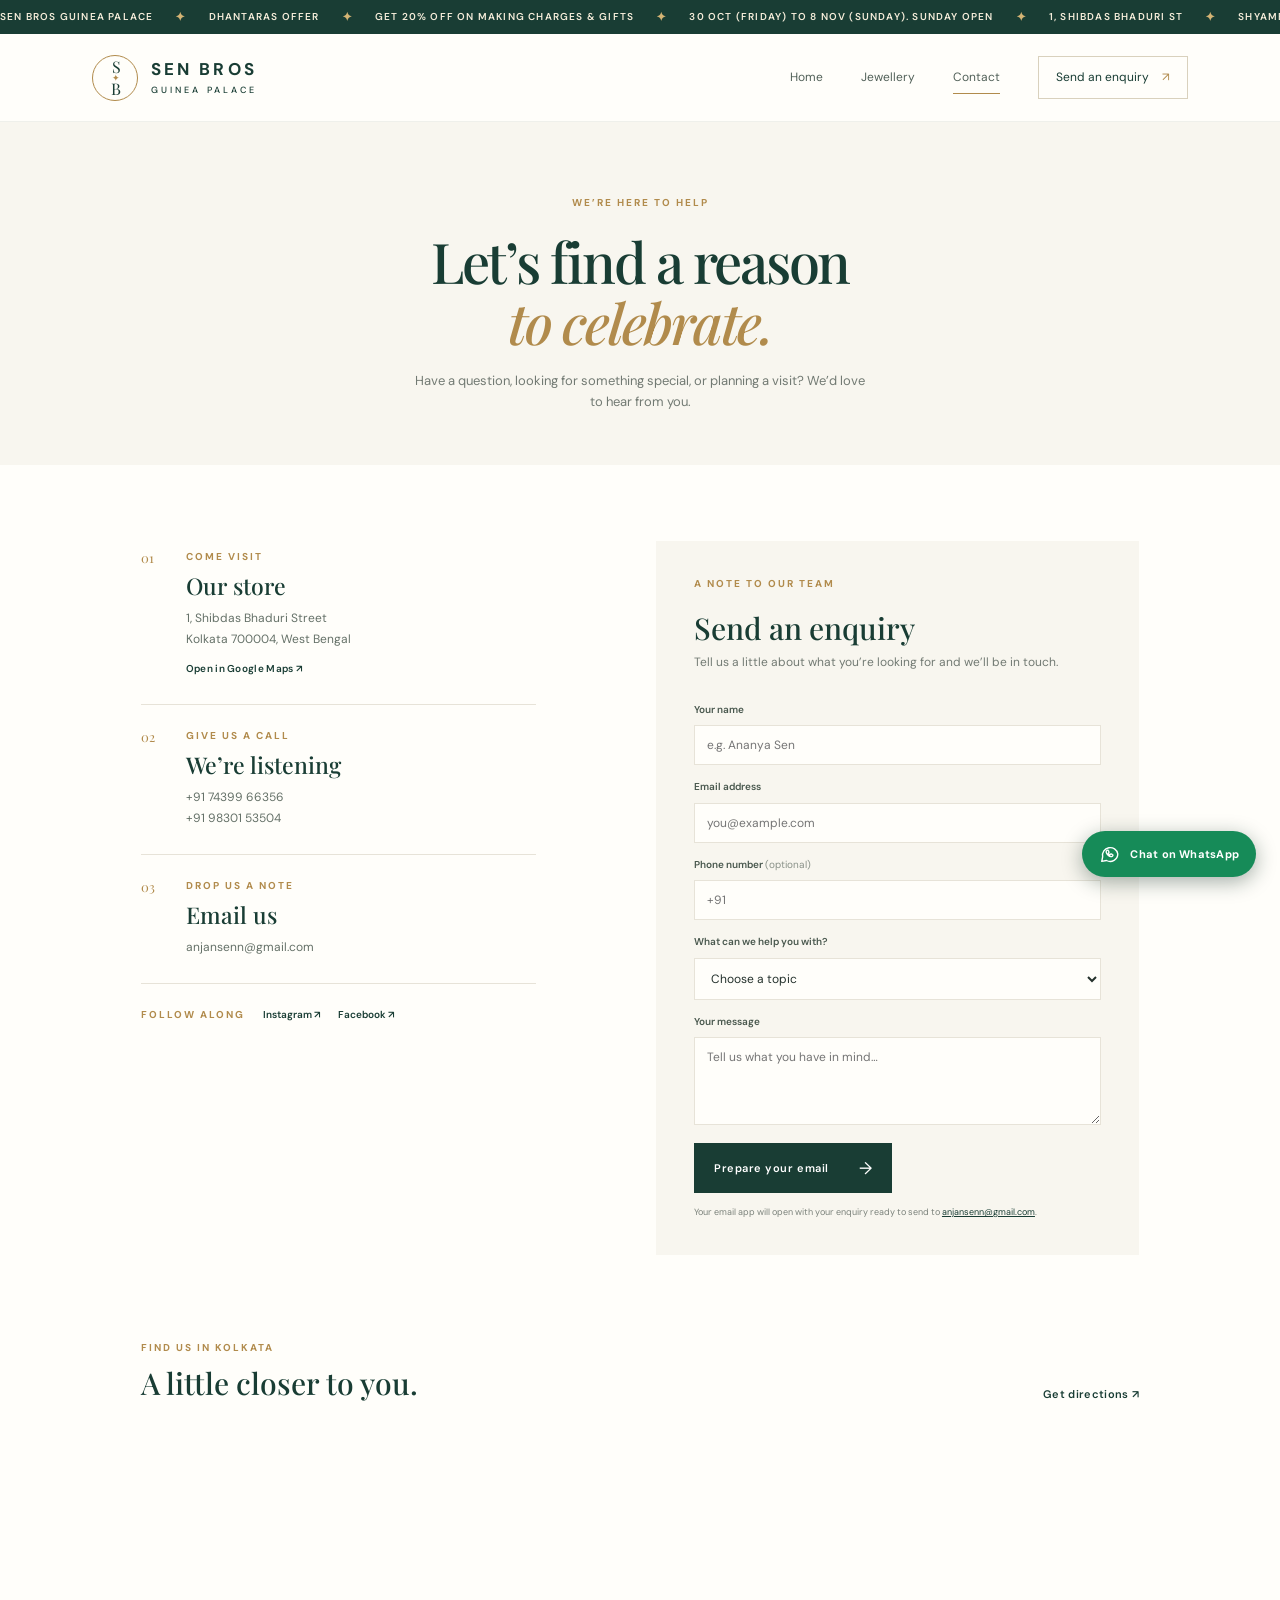
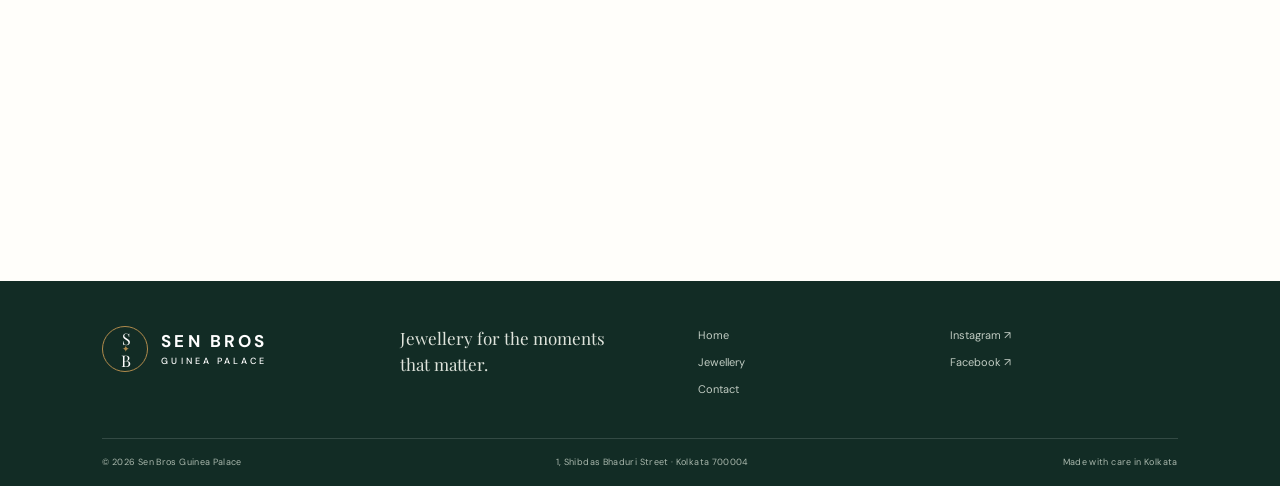
==== contact.html @ df0d5112 "Add Sen Bros Guinea Palace website" ====
<!doctype html>
<html lang="en">
<head>
  <meta charset="utf-8"><meta name="viewport" content="width=device-width, initial-scale=1"><meta name="theme-color" content="#193d34">
  <meta name="description" content="Visit or contact Sen Bros Guinea Palace at 1 Shibdas Bhaduri Street, Kolkata 700004. Call, WhatsApp or send an enquiry.">
  <title>Visit & Contact | Sen Bros Guinea Palace</title>
  <link rel="canonical" href="https://anjansenn-creator.github.io/senbrosguineapalace/contact.html">
  <meta property="og:type" content="website">
  <meta property="og:site_name" content="Sen Bros Guinea Palace">
  <meta property="og:title" content="Visit & Contact | Sen Bros Guinea Palace">
  <meta property="og:description" content="Visit or contact Sen Bros Guinea Palace at 1 Shibdas Bhaduri Street, Kolkata 700004. Call, WhatsApp or send an enquiry.">
  <meta property="og:url" content="https://anjansenn-creator.github.io/senbrosguineapalace/contact.html">
  <meta property="og:image" content="https://images.unsplash.com/photo-1617038220319-276d3cfab638?auto=format&fit=crop&w=1200&q=85">
  <meta name="twitter:card" content="summary_large_image">
  <meta name="twitter:title" content="Visit & Contact | Sen Bros Guinea Palace">
  <meta name="twitter:description" content="Visit or contact Sen Bros Guinea Palace at 1 Shibdas Bhaduri Street, Kolkata 700004.">
  <meta name="twitter:image" content="https://images.unsplash.com/photo-1617038220319-276d3cfab638?auto=format&fit=crop&w=1200&q=85">
  <link rel="preconnect" href="https://fonts.googleapis.com"><link rel="preconnect" href="https://fonts.gstatic.com" crossorigin><link href="https://fonts.googleapis.com/css2?family=DM+Sans:wght@400;500;600;700&family=Playfair+Display:wght@500;600;700&display=swap" rel="stylesheet"><link rel="stylesheet" href="styles.css">
  <script type="application/ld+json">
  {"@context":"https://schema.org","@type":"ContactPage","name":"Visit & Contact | Sen Bros Guinea Palace","url":"https://anjansenn-creator.github.io/senbrosguineapalace/contact.html","mainEntity":{"@type":"JewelryStore","name":"Sen Bros Guinea Palace","telephone":"+91 74399 66356","email":"anjansenn@gmail.com","address":{"@type":"PostalAddress","streetAddress":"1, Shibdas Bhaduri Street","addressLocality":"Kolkata","postalCode":"700004","addressRegion":"West Bengal","addressCountry":"IN"},"contactPoint":[{"@type":"ContactPoint","telephone":"+91 98301 53504","contactType":"customer service"}]}}
  </script>
</head>
<body>
  <div class="announcement" role="region" aria-label="Dhanteras offer announcement"><div class="announcement-track"><p class="announcement-copy"><span>SEN BROS GUINEA PALACE</span><b>✦</b><span>DHANTARAS OFFER</span><b>✦</b><span>GET 20% OFF ON MAKING CHARGES &amp; GIFTS</span><b>✦</b><span>30 OCT (FRIDAY) TO 8 NOV (SUNDAY). SUNDAY OPEN</span><b>✦</b><span>1, SHIBDAS BHADURI ST</span><b>✦</b><span>SHYAMBAZAR, FARIAPUKUR</span><b>✦</b><span>7439966356, 9830153504</span><b>✦</b></p><p class="announcement-copy" aria-hidden="true"><span>SEN BROS GUINEA PALACE</span><b>✦</b><span>DHANTARAS OFFER</span><b>✦</b><span>GET 20% OFF ON MAKING CHARGES &amp; GIFTS</span><b>✦</b><span>30 OCT (FRIDAY) TO 8 NOV (SUNDAY). SUNDAY OPEN</span><b>✦</b><span>1, SHIBDAS BHADURI ST</span><b>✦</b><span>SHYAMBAZAR, FARIAPUKUR</span><b>✦</b><span>7439966356, 9830153504</span><b>✦</b></p></div></div>
  <header class="site-header"><a class="brand" href="index.html" aria-label="Sen Bros Guinea Palace home"><span class="brand-mark">S<span>✦</span>B</span><span class="brand-name">SEN BROS <small>GUINEA PALACE</small></span></a><button class="menu-toggle" aria-label="Open navigation" aria-expanded="false">☰</button><nav class="main-nav"><a href="index.html">Home</a><a href="products.html">Jewellery</a><a class="active" href="contact.html">Contact</a><a class="nav-cta" href="#enquiry">Send an enquiry <span>↗</span></a></nav></header>
  <main>
    <section class="contact-heading"><p class="eyebrow">WE’RE HERE TO HELP</p><h1>Let’s find a reason<br><em>to celebrate.</em></h1><p>Have a question, looking for something special, or planning a visit? We’d love to hear from you.</p></section>
    <section class="contact-layout section-pad">
      <div class="contact-details"><div class="detail-block"><span class="detail-number">01</span><div><p class="eyebrow">COME VISIT</p><h2>Our store</h2><p>1, Shibdas Bhaduri Street<br>Kolkata 700004, West Bengal</p><a class="text-link" target="_blank" rel="noopener" href="https://www.google.com/maps/search/?api=1&query=1%2C+Shibdas+Bhaduri+Street%2C+Kolkata+700004">Open in Google Maps ↗</a></div></div><div class="detail-block"><span class="detail-number">02</span><div><p class="eyebrow">GIVE US A CALL</p><h2>We’re listening</h2><p><a href="tel:+917439966356">+91 74399 66356</a><br><a href="tel:+919830153504">+91 98301 53504</a></p></div></div><div class="detail-block"><span class="detail-number">03</span><div><p class="eyebrow">DROP US A NOTE</p><h2>Email us</h2><p><a href="mailto:anjansenn@gmail.com">anjansenn@gmail.com</a></p></div></div><div class="social-contact"><p class="eyebrow">FOLLOW ALONG</p><a href="#">Instagram ↗</a><a href="#">Facebook ↗</a></div></div>
      <div class="form-card" id="enquiry"><p class="eyebrow">A NOTE TO OUR TEAM</p><h2>Send an enquiry</h2><p class="form-intro">Tell us a little about what you’re looking for and we’ll be in touch.</p><form id="enquiry-form"><label for="name">Your name</label><input id="name" name="name" type="text" autocomplete="name" placeholder="e.g. Ananya Sen" required><label for="email">Email address</label><input id="email" name="email" type="email" autocomplete="email" placeholder="you@example.com" required><label for="phone">Phone number <span>(optional)</span></label><input id="phone" name="phone" type="tel" autocomplete="tel" placeholder="+91"><label for="interest">What can we help you with?</label><select id="interest" name="interest"><option value="General enquiry">Choose a topic</option><option>Gold jewellery</option><option>Silver jewellery</option><option>Rings</option><option>Bridal jewellery</option><option>Everyday jewellery</option><option>Bangles & bracelets</option><option>Necklaces & pendants</option><option>Store visit</option><option>Other</option></select><label for="message">Your message</label><textarea id="message" name="message" rows="4" placeholder="Tell us what you have in mind…" required></textarea><button class="button button-dark form-submit" type="submit">Prepare your email <span>→</span></button><p class="form-note">Your email app will open with your enquiry ready to send to <a href="mailto:anjansenn@gmail.com">anjansenn@gmail.com</a>.</p></form></div>
    </section>
    <section class="map-section"><div class="map-heading"><div><p class="eyebrow">FIND US IN KOLKATA</p><h2>A little closer to you.</h2></div><a class="text-link" target="_blank" rel="noopener" href="https://www.google.com/maps/search/?api=1&query=1%2C+Shibdas+Bhaduri+Street%2C+Kolkata+700004">Get directions ↗</a></div><iframe title="Map showing Sen Bros Guinea Palace on Shibdas Bhaduri Street, Kolkata" src="https://maps.google.com/maps?q=1%20Shibdas%20Bhaduri%20Street%2C%20Kolkata%20700004&t=&z=16&ie=UTF8&iwloc=&output=embed" loading="lazy" referrerpolicy="no-referrer-when-downgrade" allowfullscreen></iframe></section>
  </main>
  <footer class="site-footer"><div class="footer-main"><a class="brand brand-footer" href="index.html"><span class="brand-mark">S<span>✦</span>B</span><span class="brand-name">SEN BROS <small>GUINEA PALACE</small></span></a><p>Jewellery for the moments<br>that matter.</p><div class="footer-links"><a href="index.html">Home</a><a href="products.html">Jewellery</a><a href="contact.html">Contact</a></div><div class="social-links"><a href="#">Instagram ↗</a><a href="#">Facebook ↗</a></div></div><div class="footer-bottom"><span>© <span data-year></span> Sen Bros Guinea Palace</span><span>1, Shibdas Bhaduri Street · Kolkata 700004</span><span>Made with care in Kolkata</span></div></footer>
  <a class="whatsapp-float" href="https://wa.me/917439966356" target="_blank" rel="noopener" aria-label="Chat with Sen Bros Guinea Palace on WhatsApp"><svg class="wa-icon" aria-hidden="true" viewBox="0 0 24 24"><path d="M20.5 11.8a8.3 8.3 0 0 1-12.3 7.3L3 20l1-5a8.3 8.3 0 1 1 16.5-3.2Z"/><path d="M8.6 8.2c.2-.4.4-.4.7-.4h.5c.2 0 .3.1.4.4l.7 1.6c.1.2 0 .4-.1.6l-.5.6c-.1.1-.2.3 0 .5.3.5.8 1 1.3 1.3.2.1.4.1.5-.1l.6-.7c.2-.2.3-.2.6-.1l1.5.7c.3.1.4.2.4.4 0 .3-.1 1-.6 1.4-.5.4-1.1.6-1.7.5-.7-.1-1.6-.5-2.7-1.4-1.3-1.1-2.1-2.4-2.3-3.3-.2-.8 0-1.5.7-2Z"/></svg><span>Chat on WhatsApp</span></a>
  <script src="script.js"></script>
</body>
</html>
---- styles.css ----
:root{--green:#193d34;--green2:#285448;--gold:#b18b4c;--cream:#f8f6ef;--paper:#fffefa;--ink:#24312c;--muted:#727a73;--line:#e7e3d8;--serif:'Playfair Display',Georgia,serif;--sans:'DM Sans',Arial,sans-serif}
*{box-sizing:border-box}html{scroll-behavior:smooth}body{margin:0;background:var(--paper);color:var(--ink);font:15px/1.65 var(--sans)}a{color:inherit;text-decoration:none}img{display:block;max-width:100%}
.announcement{height:34px;overflow:hidden;display:flex;align-items:center;background:var(--green);color:#f5edda;text-transform:uppercase}.announcement-track{display:flex;width:max-content;animation:announcement-scroll 48s linear infinite}.announcement:hover .announcement-track{animation-play-state:paused}.announcement-copy{display:flex;align-items:center;gap:22px;flex:none;margin:0;padding:0 22px 0 0;white-space:nowrap;font-size:10px;font-weight:600;letter-spacing:.12em;line-height:34px}.announcement-copy b{color:#d4b474;font-size:12px}@keyframes announcement-scroll{from{transform:translateX(0)}to{transform:translateX(-50%)}}@media(prefers-reduced-motion:reduce){.announcement{height:auto;min-height:34px}.announcement-track{display:block;width:100%;animation:none}.announcement-copy:not([aria-hidden]){white-space:normal;justify-content:center;flex-wrap:wrap;gap:5px 12px;padding:8px 12px;line-height:1.4;text-align:center}.announcement-copy[aria-hidden=true]{display:none}}
.site-header{height:88px;padding:0 7.2%;display:flex;align-items:center;justify-content:space-between;background:var(--paper);position:relative;z-index:5;border-bottom:1px solid #1e372e12}.brand{display:inline-flex;align-items:center;gap:13px;color:var(--green)}.brand-mark{width:46px;height:46px;display:grid;place-items:center;border:1px solid var(--gold);border-radius:50%;font:16px var(--serif);letter-spacing:-2px;position:relative}.brand-mark span{position:absolute;color:var(--gold);font-size:9px;left:19px;top:15px}.brand-name{font-size:17px;font-weight:700;line-height:1.2;letter-spacing:.18em}.brand-name small{display:block;font-size:9px;letter-spacing:.34em;font-weight:500;margin-top:5px}.main-nav{display:flex;align-items:center;gap:38px;font-size:12px;color:#526159}.main-nav>a:not(.nav-cta){padding:10px 0;position:relative}.main-nav>a.active:after,.main-nav>a:not(.nav-cta):hover:after{content:"";height:1px;width:100%;position:absolute;bottom:3px;left:0;background:var(--gold)}.nav-cta{border:1px solid #d9d1bd;padding:11px 17px;color:var(--green)}.nav-cta span{margin-left:10px;color:var(--gold)}.menu-toggle{display:none;border:0;background:none;font-size:24px;color:var(--green)}
.hero{display:grid;grid-template-columns:46% 54%;min-height:580px;background:var(--cream);padding-left:10.5%}.hero-copy{padding:88px 7% 55px 0;position:relative}.eyebrow{font-size:10px;letter-spacing:.2em;color:var(--gold);font-weight:700;margin:0 0 18px;text-transform:uppercase}.hero h1,.page-hero h1,.contact-heading h1{font:500 clamp(48px,5vw,76px)/1.1 var(--serif);letter-spacing:-.04em;color:var(--green);margin:0}.hero h1 em,.intro h2 em,.promise h2 em,.page-hero h1 em,.contact-heading h1 em{font-weight:500;color:var(--gold)}.hero-lead{max-width:370px;color:#667069;margin:24px 0 30px;font-size:15px}.hero-actions{display:flex;align-items:center;gap:27px}.button{display:inline-flex;justify-content:center;align-items:center;gap:30px;padding:14px 20px;font:600 11px var(--sans);letter-spacing:.05em;border:0;cursor:pointer}.button span{font-size:17px;font-weight:400}.button-dark{color:white;background:var(--green)}.button-dark:hover{background:var(--green2)}.text-link{font-size:11px;color:var(--green);font-weight:600;letter-spacing:.03em}.text-link span{margin-left:6px;color:var(--gold)}.hero-note{display:flex;align-items:center;gap:12px;position:absolute;bottom:36px;color:#717971;font-size:10px;line-height:1.5;letter-spacing:.04em}.note-star{font-size:25px;color:var(--gold)}.hero-visual{position:relative;min-height:580px;overflow:hidden}.hero-visual>img{width:100%;height:100%;position:absolute;inset:0;object-fit:cover;object-position:center 52%}.hero-visual:after{content:"";position:absolute;inset:0;background:linear-gradient(0deg,#0e1e2459,transparent 38%)}.hero-caption{position:absolute;z-index:1;left:40px;bottom:35px;color:white;display:flex;flex-direction:column}.hero-caption span{font-size:9px;letter-spacing:.22em}.hero-caption b{font:500 23px var(--serif);margin-top:5px}.hero-stamp{position:absolute;z-index:1;top:26px;right:28px;width:66px;height:66px;border:1px solid #ffffffb3;border-radius:50%;display:grid;place-items:center;align-content:center;color:white;font:15px var(--serif);line-height:.85;text-align:center}.hero-stamp small{font-size:10px;margin:5px}
.section-pad{padding:100px 11%}.intro{text-align:center;padding-bottom:58px}.intro h2,.promise h2{font:500 44px/1.18 var(--serif);color:var(--green);margin:0}.intro-text{max-width:440px;margin:18px auto 0;color:var(--muted);font-size:13px}.category-grid{padding:0 11% 105px;display:grid;grid-template-columns:1fr 1fr 1fr;grid-auto-rows:260px;gap:15px}.category-card{position:relative;overflow:hidden;background:#d9d0bf}.category-card:after{content:"";position:absolute;inset:0;background:linear-gradient(0deg,#12231db3,transparent 65%)}.category-card img{width:100%;height:100%;object-fit:cover;transition:transform .6s}.category-card:hover img{transform:scale(1.04)}.category-tall{grid-row:span 2}.category-wide{grid-column:span 2}.category-label{position:absolute;z-index:1;bottom:22px;left:24px;display:flex;flex-direction:column;color:white}.category-label small{font-size:8px;letter-spacing:.2em;color:#e3ca97}.category-label b{font:500 25px var(--serif);margin:4px 0 7px}.category-label i{font-style:normal;font-size:10px}
.visit-band{background:var(--green);padding:48px 11%;display:flex;justify-content:space-between;align-items:center;color:white}.visit-band .eyebrow{color:#d4b474;margin-bottom:9px}.visit-band h2{font:500 30px var(--serif);margin:0}.visit-band p:not(.eyebrow){margin:6px 0 0;font-size:12px;color:#cbd2cb}.button-light{color:var(--green);background:#f8f5eb}.promise{display:grid;grid-template-columns:1fr 1fr;gap:11%;align-items:center;background:#f4f1e8}.promise .promise-icon{color:var(--gold);font-size:22px}.promise .eyebrow{margin:5px 0 13px}.promise>p{color:#69726b;font-size:13px;max-width:440px}
.site-footer{background:#122c25;color:#dfe4dc;padding:45px 8% 0}.footer-main{display:grid;grid-template-columns:1.2fr 1.2fr 1fr 1fr;gap:25px;align-items:start;padding-bottom:40px}.brand-footer{color:white}.footer-main>p{font:17px/1.5 var(--serif);color:#dfe4dc;margin:0}.footer-links,.social-links{display:flex;flex-direction:column;gap:9px;font-size:11px;color:#c0cbc2}.footer-links a:hover,.social-links a:hover{color:#e4c786}.footer-bottom{border-top:1px solid #ffffff24;padding:16px 0;display:flex;justify-content:space-between;gap:15px;font-size:9px;color:#aab8ad;letter-spacing:.04em}
.page-hero{text-align:center;background:var(--cream);padding:70px 8% 0}.page-hero h1{font-size:58px}.page-hero>p:not(.eyebrow){max-width:440px;margin:17px auto 36px;color:var(--muted);font-size:13px}.page-hero-photo{height:300px;max-width:1100px;margin:auto;overflow:hidden}.page-hero-photo img{width:100%;height:100%;object-fit:cover;object-position:center 48%}.collection-list{padding-top:76px;padding-bottom:90px}.collection-row{display:grid;grid-template-columns:1fr 1fr;align-items:center;gap:9%;margin-bottom:84px;scroll-margin-top:24px}.collection-row:last-child{margin-bottom:0}.collection-row.reverse .collection-image{order:2}.collection-image{height:390px;background:var(--cream);overflow:hidden}.collection-image img{width:100%;height:100%;object-fit:cover}.collection-copy h2,.form-card h2,.detail-block h2{font:500 36px/1.2 var(--serif);color:var(--green);margin:0 0 15px}.collection-copy>p:not(.eyebrow){color:var(--muted);font-size:13px;max-width:440px}.product-tags{display:flex;flex-wrap:wrap;gap:7px;margin:22px 0}.product-tags span{border:1px solid var(--line);padding:6px 10px;font-size:9px;color:#69746c}.collection-copy .text-link{display:inline-block;margin-top:6px}
.contact-heading{text-align:center;background:var(--cream);padding:73px 20px 52px}.contact-heading h1{font-size:56px}.contact-heading>p:last-child{max-width:450px;color:var(--muted);font-size:13px;margin:17px auto 0}.contact-layout{display:grid;grid-template-columns:.9fr 1.1fr;gap:12%;padding-top:76px;padding-bottom:85px}.contact-details{padding-top:8px}.detail-block{display:grid;grid-template-columns:35px 1fr;gap:10px;padding:0 0 24px;margin-bottom:23px;border-bottom:1px solid var(--line)}.detail-number{font:13px var(--serif);color:var(--gold)}.detail-block .eyebrow{margin-bottom:7px}.detail-block h2{font-size:23px;margin-bottom:8px}.detail-block p:not(.eyebrow){font-size:12px;line-height:1.8;color:#657168;margin:0}.detail-block p a:hover{color:var(--gold)}.detail-block .text-link{display:inline-block;margin-top:10px;font-size:10px}.social-contact{display:flex;gap:18px;align-items:center;font-size:10px}.social-contact .eyebrow{margin:0}.social-contact a{color:var(--green);font-weight:600}.form-card{background:var(--cream);padding:35px 38px}.form-card h2{font-size:30px;margin-bottom:7px}.form-intro{font-size:12px;color:var(--muted);margin:0 0 22px}.form-card form{display:grid;grid-template-columns:1fr;gap:7px}.form-card label{font-size:10px;font-weight:600;color:#48574d;margin-top:7px}.form-card label span{color:#899188;font-weight:400}.form-card input,.form-card select,.form-card textarea{width:100%;background:var(--paper);border:1px solid var(--line);padding:11px 12px;color:var(--ink);font:12px var(--sans);border-radius:0}.form-card input:focus,.form-card select:focus,.form-card textarea:focus{outline:1px solid var(--gold)}.form-card textarea{resize:vertical}.form-submit{margin-top:11px;justify-self:start}.form-note{font-size:9px;line-height:1.6;color:#7b827b;margin:5px 0 0}.form-note a{text-decoration:underline;color:var(--green)}.map-section{padding:0 11% 90px}.map-heading{display:flex;align-items:end;justify-content:space-between;margin-bottom:20px}.map-heading .eyebrow{margin-bottom:7px}.map-heading h2{font:500 30px var(--serif);color:var(--green);margin:0}.map-section iframe{width:100%;height:360px;border:0;filter:saturate(.72)}
.whatsapp-float{position:fixed;right:24px;bottom:23px;z-index:10;display:flex;align-items:center;gap:9px;padding:12px 17px;border-radius:30px;background:#168b58;color:white;box-shadow:0 5px 20px #102c2360;font-size:11px;font-weight:700;letter-spacing:.02em;transition:transform .2s,background .2s}.whatsapp-float:hover{background:#107548;transform:translateY(-2px)}.wa-icon{width:22px;height:22px;fill:none;stroke:white;stroke-width:1.5;stroke-linecap:round;stroke-linejoin:round;flex:none}
@media(max-width:900px){.site-header{padding:0 5%;height:78px}.main-nav{gap:20px}.hero{padding-left:7%}.hero-copy{padding-top:72px}.section-pad{padding-left:7%;padding-right:7%}.category-grid{padding-left:7%;padding-right:7%}.contact-layout{gap:7%}.footer-main{grid-template-columns:1fr 1fr}.footer-bottom{flex-wrap:wrap}.collection-image{height:330px}}
@media(max-width:640px){.announcement{height:34px}.announcement-copy{font-size:8px;gap:12px;line-height:34px}}
@media(max-width:640px){.announcement{font-size:8px;height:30px}.site-header{height:68px}.brand{gap:9px}.brand-mark{width:37px;height:37px;font-size:14px}.brand-mark span{left:15px;top:12px}.brand-name{font-size:13px;letter-spacing:.15em}.brand-name small{font-size:7px;letter-spacing:.3em}.menu-toggle{display:block}.main-nav{display:none;position:absolute;top:68px;left:0;right:0;background:var(--paper);padding:15px 6% 22px;box-shadow:0 12px 18px #182b1c18;align-items:stretch;gap:3px;flex-direction:column}.main-nav.open{display:flex}.main-nav>a:not(.nav-cta){padding:10px 0}.main-nav>a.active:after,.main-nav>a:not(.nav-cta):hover:after{display:none}.nav-cta{margin-top:7px;text-align:center}.hero{display:flex;flex-direction:column;padding:0}.hero-copy{padding:59px 8% 76px}.hero h1{font-size:52px}.hero-lead{font-size:14px;max-width:330px}.hero-note{bottom:18px}.hero-visual{min-height:350px;height:350px}.hero-caption{left:22px;bottom:20px}.hero-stamp{width:54px;height:54px;right:18px;top:18px}.section-pad{padding:68px 7%}.intro{padding-bottom:40px}.intro h2,.promise h2{font-size:36px}.intro-text{font-size:12px}.category-grid{padding:0 7% 68px;grid-template-columns:1fr 1fr;grid-auto-rows:210px;gap:9px}.category-tall{grid-row:span 2}.category-wide{grid-column:span 2}.category-label{left:14px;bottom:14px}.category-label b{font-size:19px}.category-label small{font-size:7px}.category-label i{font-size:9px}.visit-band{padding:36px 7%;align-items:flex-start;gap:18px;flex-direction:column}.visit-band h2{font-size:26px}.promise{grid-template-columns:1fr;gap:15px}.promise>p{font-size:12px;margin:0}.site-footer{padding:34px 7% 0}.footer-main{grid-template-columns:1fr 1fr;gap:26px 15px}.footer-main>p{font-size:15px}.footer-bottom{font-size:8px;flex-direction:column;gap:6px}.page-hero{padding:54px 7% 0}.page-hero h1,.contact-heading h1{font-size:46px}.page-hero>p:not(.eyebrow){font-size:12px}.page-hero-photo{height:230px}.collection-list{padding-top:54px;padding-bottom:60px}.collection-row{grid-template-columns:1fr;gap:20px;margin-bottom:52px}.collection-row.reverse .collection-image{order:0}.collection-image{height:300px}.collection-copy h2{font-size:31px}.collection-copy>p:not(.eyebrow){font-size:12px}.contact-heading{padding:54px 7% 38px}.contact-heading>p:last-child{font-size:12px}.contact-layout{grid-template-columns:1fr;gap:40px;padding-top:49px;padding-bottom:57px}.form-card{padding:27px 21px}.form-card h2{font-size:27px}.map-section{padding:0 7% 60px}.map-heading{align-items:flex-start;gap:12px;flex-direction:column}.map-heading h2{font-size:26px}.map-section iframe{height:300px}.whatsapp-float{right:14px;bottom:14px;padding:11px 14px;font-size:10px}}
@media(max-width:640px){.announcement{height:34px}.announcement-copy{font-size:8px;gap:12px;line-height:34px}}
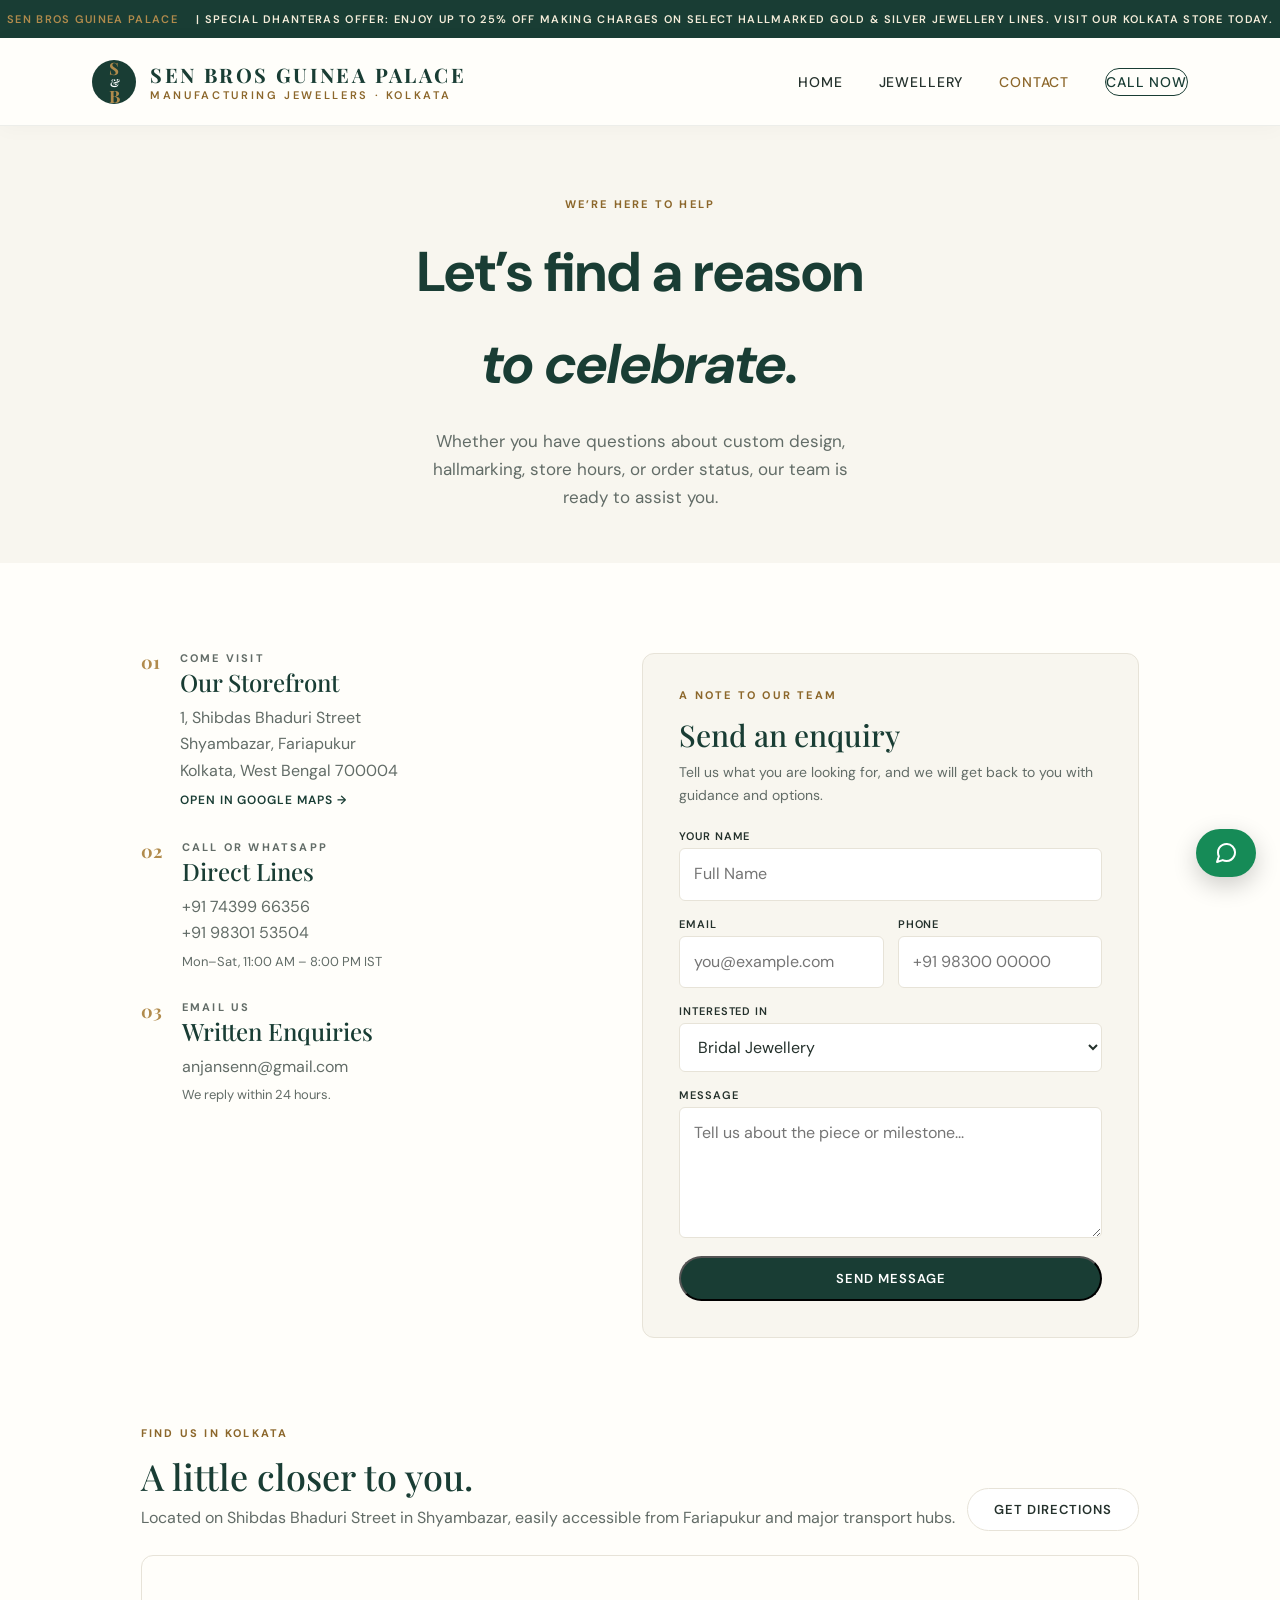
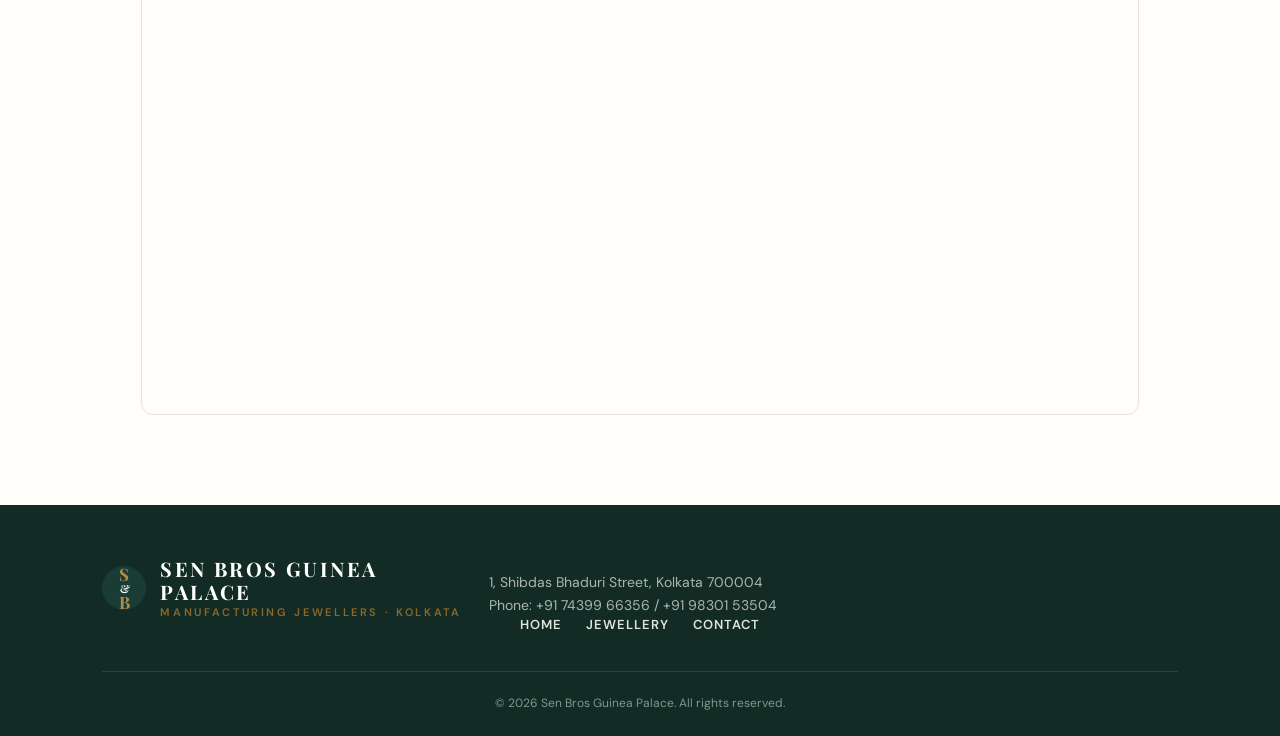
==== commit 53da5067: "Modernize typography and add 3D carousel" ====
--- a/contact.html
+++ b/contact.html
@@ -2,13 +2,13 @@
 <html lang="en">
 <head>
   <meta charset="utf-8"><meta name="viewport" content="width=device-width, initial-scale=1"><meta name="theme-color" content="#193d34">
-  <meta name="description" content="Visit or contact Sen Bros Guinea Palace at 1 Shibdas Bhaduri Street, Kolkata 700004. Call, WhatsApp or send an enquiry.">
+  <meta name="description" content="Visit or contact Sen Bros Guinea Palace at 1 Shibdas Bhaduri Street, Kolkata 700004. Call, WhatsApp, or request an appointment.">
   <title>Visit & Contact | Sen Bros Guinea Palace</title>
   <link rel="canonical" href="https://anjansenn-creator.github.io/senbrosguineapalace/contact.html">
   <meta property="og:type" content="website">
   <meta property="og:site_name" content="Sen Bros Guinea Palace">
   <meta property="og:title" content="Visit & Contact | Sen Bros Guinea Palace">
-  <meta property="og:description" content="Visit or contact Sen Bros Guinea Palace at 1 Shibdas Bhaduri Street, Kolkata 700004. Call, WhatsApp or send an enquiry.">
+  <meta property="og:description" content="Visit or contact Sen Bros Guinea Palace at 1 Shibdas Bhaduri Street, Kolkata 700004. Call, WhatsApp, or request an appointment.">
   <meta property="og:url" content="https://anjansenn-creator.github.io/senbrosguineapalace/contact.html">
   <meta property="og:image" content="https://images.unsplash.com/photo-1617038220319-276d3cfab638?auto=format&fit=crop&w=1200&q=85">
   <meta name="twitter:card" content="summary_large_image">
@@ -17,22 +17,22 @@
   <meta name="twitter:image" content="https://images.unsplash.com/photo-1617038220319-276d3cfab638?auto=format&fit=crop&w=1200&q=85">
   <link rel="preconnect" href="https://fonts.googleapis.com"><link rel="preconnect" href="https://fonts.gstatic.com" crossorigin><link href="https://fonts.googleapis.com/css2?family=DM+Sans:wght@400;500;600;700&family=Playfair+Display:wght@500;600;700&display=swap" rel="stylesheet"><link rel="stylesheet" href="styles.css">
   <script type="application/ld+json">
-  {"@context":"https://schema.org","@type":"ContactPage","name":"Visit & Contact | Sen Bros Guinea Palace","url":"https://anjansenn-creator.github.io/senbrosguineapalace/contact.html","mainEntity":{"@type":"JewelryStore","name":"Sen Bros Guinea Palace","telephone":"+91 74399 66356","email":"anjansenn@gmail.com","address":{"@type":"PostalAddress","streetAddress":"1, Shibdas Bhaduri Street","addressLocality":"Kolkata","postalCode":"700004","addressRegion":"West Bengal","addressCountry":"IN"},"contactPoint":[{"@type":"ContactPoint","telephone":"+91 98301 53504","contactType":"customer service"}]}}
+  {"@context":"https://schema.org","@type":"ContactPage","name":"Visit & Contact | Sen Bros Guinea Palace","url":"https://anjansenn-creator.github.io/senbrosguineapalace/contact.html"}
   </script>
 </head>
 <body>
-  <div class="announcement" role="region" aria-label="Dhanteras offer announcement"><div class="announcement-track"><p class="announcement-copy"><span>SEN BROS GUINEA PALACE</span><b>✦</b><span>DHANTARAS OFFER</span><b>✦</b><span>GET 20% OFF ON MAKING CHARGES &amp; GIFTS</span><b>✦</b><span>30 OCT (FRIDAY) TO 8 NOV (SUNDAY). SUNDAY OPEN</span><b>✦</b><span>1, SHIBDAS BHADURI ST</span><b>✦</b><span>SHYAMBAZAR, FARIAPUKUR</span><b>✦</b><span>7439966356, 9830153504</span><b>✦</b></p><p class="announcement-copy" aria-hidden="true"><span>SEN BROS GUINEA PALACE</span><b>✦</b><span>DHANTARAS OFFER</span><b>✦</b><span>GET 20% OFF ON MAKING CHARGES &amp; GIFTS</span><b>✦</b><span>30 OCT (FRIDAY) TO 8 NOV (SUNDAY). SUNDAY OPEN</span><b>✦</b><span>1, SHIBDAS BHADURI ST</span><b>✦</b><span>SHYAMBAZAR, FARIAPUKUR</span><b>✦</b><span>7439966356, 9830153504</span><b>✦</b></p></div></div>
-  <header class="site-header"><a class="brand" href="index.html" aria-label="Sen Bros Guinea Palace home"><span class="brand-mark">S<span>✦</span>B</span><span class="brand-name">SEN BROS <small>GUINEA PALACE</small></span></a><button class="menu-toggle" aria-label="Open navigation" aria-expanded="false">☰</button><nav class="main-nav"><a href="index.html">Home</a><a href="products.html">Jewellery</a><a class="active" href="contact.html">Contact</a><a class="nav-cta" href="#enquiry">Send an enquiry <span>↗</span></a></nav></header>
+  <div class="announcement" role="region" aria-label="Dhanteras offer announcement"><div class="announcement-track"><p class="announcement-copy"><span>SEN BROS GUINEA PALACE</span> | Special Dhanteras Offer: Enjoy up to 25% off making charges on select hallmarked gold & silver jewellery lines. Visit our Kolkata store today.</p></div></div>
+  <header class="site-header"><a class="brand" href="index.html" aria-label="Sen Bros Guinea Palace home"><span class="brand-mark">S<span>&amp;</span>B</span><span class="brand-name">SEN BROS GUINEA PALACE<small>Manufacturing Jewellers · Kolkata</small></span></a><button class="menu-toggle" aria-label="Open navigation" aria-expanded="false">☰</button><nav class="main-nav"><a href="index.html">Home</a><a href="products.html">Jewellery</a><a class="active" href="contact.html">Contact</a><a class="nav-cta" href="tel:+917439966356">Call Now</a></nav></header>
   <main>
-    <section class="contact-heading"><p class="eyebrow">WE’RE HERE TO HELP</p><h1>Let’s find a reason<br><em>to celebrate.</em></h1><p>Have a question, looking for something special, or planning a visit? We’d love to hear from you.</p></section>
+    <section class="contact-heading"><p class="eyebrow">WE’RE HERE TO HELP</p><h1>Let’s find a reason<br><em>to celebrate.</em></h1><p>Whether you have questions about custom design, hallmarking, store hours, or order status, our team is ready to assist you.</p></section>
     <section class="contact-layout section-pad">
-      <div class="contact-details"><div class="detail-block"><span class="detail-number">01</span><div><p class="eyebrow">COME VISIT</p><h2>Our store</h2><p>1, Shibdas Bhaduri Street<br>Kolkata 700004, West Bengal</p><a class="text-link" target="_blank" rel="noopener" href="https://www.google.com/maps/search/?api=1&query=1%2C+Shibdas+Bhaduri+Street%2C+Kolkata+700004">Open in Google Maps ↗</a></div></div><div class="detail-block"><span class="detail-number">02</span><div><p class="eyebrow">GIVE US A CALL</p><h2>We’re listening</h2><p><a href="tel:+917439966356">+91 74399 66356</a><br><a href="tel:+919830153504">+91 98301 53504</a></p></div></div><div class="detail-block"><span class="detail-number">03</span><div><p class="eyebrow">DROP US A NOTE</p><h2>Email us</h2><p><a href="mailto:anjansenn@gmail.com">anjansenn@gmail.com</a></p></div></div><div class="social-contact"><p class="eyebrow">FOLLOW ALONG</p><a href="#">Instagram ↗</a><a href="#">Facebook ↗</a></div></div>
-      <div class="form-card" id="enquiry"><p class="eyebrow">A NOTE TO OUR TEAM</p><h2>Send an enquiry</h2><p class="form-intro">Tell us a little about what you’re looking for and we’ll be in touch.</p><form id="enquiry-form"><label for="name">Your name</label><input id="name" name="name" type="text" autocomplete="name" placeholder="e.g. Ananya Sen" required><label for="email">Email address</label><input id="email" name="email" type="email" autocomplete="email" placeholder="you@example.com" required><label for="phone">Phone number <span>(optional)</span></label><input id="phone" name="phone" type="tel" autocomplete="tel" placeholder="+91"><label for="interest">What can we help you with?</label><select id="interest" name="interest"><option value="General enquiry">Choose a topic</option><option>Gold jewellery</option><option>Silver jewellery</option><option>Rings</option><option>Bridal jewellery</option><option>Everyday jewellery</option><option>Bangles & bracelets</option><option>Necklaces & pendants</option><option>Store visit</option><option>Other</option></select><label for="message">Your message</label><textarea id="message" name="message" rows="4" placeholder="Tell us what you have in mind…" required></textarea><button class="button button-dark form-submit" type="submit">Prepare your email <span>→</span></button><p class="form-note">Your email app will open with your enquiry ready to send to <a href="mailto:anjansenn@gmail.com">anjansenn@gmail.com</a>.</p></form></div>
+      <div class="contact-details"><div class="detail-block"><span class="detail-number">01</span><div><p class="eyebrow">COME VISIT</p><h2>Our Storefront</h2><p>1, Shibdas Bhaduri Street<br>Shyambazar, Fariapukur<br>Kolkata, West Bengal 700004</p><a class="text-link" href="https://www.google.com/maps/search/?api=1&query=1%2C+Shibdas+Bhaduri+Street%2C+Kolkata+700004" target="_blank" rel="noopener">Open in Google Maps →</a></div></div><div class="detail-block"><span class="detail-number">02</span><div><p class="eyebrow">CALL OR WHATSAPP</p><h2>Direct Lines</h2><p>+91 74399 66356<br>+91 98301 53504</p><p class="detail-sub">Mon–Sat, 11:00 AM – 8:00 PM IST</p></div></div><div class="detail-block"><span class="detail-number">03</span><div><p class="eyebrow">EMAIL US</p><h2>Written Enquiries</h2><p>anjansenn@gmail.com</p><p class="detail-sub">We reply within 24 hours.</p></div></div></div>
+      <div class="form-card" id="enquiry"><p class="eyebrow">A NOTE TO OUR TEAM</p><h2>Send an enquiry</h2><p class="form-intro">Tell us what you are looking for, and we will get back to you with guidance and options.</p><form id="enquiry-form"><div class="field"><label for="name">Your Name</label><input type="text" id="name" name="name" required placeholder="Full Name"></div><div class="field-row"><div class="field"><label for="email">Email</label><input type="email" id="email" name="email" required placeholder="you@example.com"></div><div class="field"><label for="phone">Phone</label><input type="tel" id="phone" name="phone" placeholder="+91 98300 00000"></div></div><div class="field"><label for="interest">Interested In</label><select id="interest" name="interest"><option value="Bridal Jewellery">Bridal Jewellery</option><option value="Heritage Gold">Heritage Gold</option><option value="Everyday Fine">Everyday Fine</option><option value="Bangles & Kada">Bangles &amp; Kada</option><option value="Rings & Bands">Rings &amp; Bands</option><option value="Custom Design">Custom Design</option><option value="General Enquiry">General Enquiry</option></select></div><div class="field"><label for="message">Message</label><textarea id="message" name="message" rows="4" placeholder="Tell us about the piece or milestone..."></textarea></div><button type="submit" class="btn primary full-width">Send Message</button></form></div>
     </section>
-    <section class="map-section"><div class="map-heading"><div><p class="eyebrow">FIND US IN KOLKATA</p><h2>A little closer to you.</h2></div><a class="text-link" target="_blank" rel="noopener" href="https://www.google.com/maps/search/?api=1&query=1%2C+Shibdas+Bhaduri+Street%2C+Kolkata+700004">Get directions ↗</a></div><iframe title="Map showing Sen Bros Guinea Palace on Shibdas Bhaduri Street, Kolkata" src="https://maps.google.com/maps?q=1%20Shibdas%20Bhaduri%20Street%2C%20Kolkata%20700004&t=&z=16&ie=UTF8&iwloc=&output=embed" loading="lazy" referrerpolicy="no-referrer-when-downgrade" allowfullscreen></iframe></section>
+    <section class="map-section"><div class="map-heading"><div><p class="eyebrow">FIND US IN KOLKATA</p><h2>A little closer to you.</h2><p>Located on Shibdas Bhaduri Street in Shyambazar, easily accessible from Fariapukur and major transport hubs.</p></div><a class="btn secondary" href="https://www.google.com/maps/search/?api=1&query=1%2C+Shibdas+Bhaduri+Street%2C+Kolkata+700004" target="_blank" rel="noopener">Get Directions</a></div><div class="map-frame"><iframe title="Sen Bros Guinea Palace map" src="https://www.google.com/maps/embed?pb=!1m18!1m12!1m3!1d3683.897230489574!2d88.3688192!3d22.5978906!2m3!1f0!2f0!3f0!3m2!1i1024!2i768!4f13.1!3m3!1m2!1s0x3a02765352fa1591%3A0xb366ff422f293b68!2s1%2C%20Shibdas%20Bhaduri%20St%2C%20Fariapukur%2C%20Shyambazar%2C%20Kolkata%2C%20West%20Bengal%20700004!5e0!3m2!1sen!2sin!4v1700000000000!5m2!1sen!2sin" width="100%" height="450" style="border:0;" allowfullscreen="" loading="lazy" referrerpolicy="no-referrer-when-downgrade"></iframe></div></section>
   </main>
-  <footer class="site-footer"><div class="footer-main"><a class="brand brand-footer" href="index.html"><span class="brand-mark">S<span>✦</span>B</span><span class="brand-name">SEN BROS <small>GUINEA PALACE</small></span></a><p>Jewellery for the moments<br>that matter.</p><div class="footer-links"><a href="index.html">Home</a><a href="products.html">Jewellery</a><a href="contact.html">Contact</a></div><div class="social-links"><a href="#">Instagram ↗</a><a href="#">Facebook ↗</a></div></div><div class="footer-bottom"><span>© <span data-year></span> Sen Bros Guinea Palace</span><span>1, Shibdas Bhaduri Street · Kolkata 700004</span><span>Made with care in Kolkata</span></div></footer>
-  <a class="whatsapp-float" href="https://wa.me/917439966356" target="_blank" rel="noopener" aria-label="Chat with Sen Bros Guinea Palace on WhatsApp"><svg class="wa-icon" aria-hidden="true" viewBox="0 0 24 24"><path d="M20.5 11.8a8.3 8.3 0 0 1-12.3 7.3L3 20l1-5a8.3 8.3 0 1 1 16.5-3.2Z"/><path d="M8.6 8.2c.2-.4.4-.4.7-.4h.5c.2 0 .3.1.4.4l.7 1.6c.1.2 0 .4-.1.6l-.5.6c-.1.1-.2.3 0 .5.3.5.8 1 1.3 1.3.2.1.4.1.5-.1l.6-.7c.2-.2.3-.2.6-.1l1.5.7c.3.1.4.2.4.4 0 .3-.1 1-.6 1.4-.5.4-1.1.6-1.7.5-.7-.1-1.6-.5-2.7-1.4-1.3-1.1-2.1-2.4-2.3-3.3-.2-.8 0-1.5.7-2Z"/></svg><span>Chat on WhatsApp</span></a>
+  <footer class="site-footer"><div class="footer-main"><a class="brand brand-footer" href="index.html"><span class="brand-mark">S<span>&amp;</span>B</span><span class="brand-name">SEN BROS GUINEA PALACE<small>Manufacturing Jewellers · Kolkata</small></span></a><p>1, Shibdas Bhaduri Street, Kolkata 700004<br>Phone: +91 74399 66356 / +91 98301 53504</p></div><div class="footer-links"><a href="index.html">Home</a><a href="products.html">Jewellery</a><a href="contact.html">Contact</a></div><p class="footer-copy">© 2026 Sen Bros Guinea Palace. All rights reserved.</p></footer>
+  <a class="whatsapp-float" href="https://wa.me/917439966356" target="_blank" rel="noopener" aria-label="Chat with Sen Bros Guinea Palace on WhatsApp"><svg width="24" height="24" viewBox="0 0 24 24" fill="none" stroke="currentColor" stroke-width="2" stroke-linecap="round" stroke-linejoin="round"><path d="M21 11.5a8.38 8.38 0 0 1-.9 3.8 8.5 8.5 0 0 1-7.6 4.7 8.38 8.38 0 0 1-3.8-.9L3 21l1.9-5.7a8.38 8.38 0 0 1-.9-3.8 8.5 8.5 0 0 1 4.7-7.6 8.38 8.38 0 0 1 3.8-.9h.5a8.48 8.48 0 0 1 8 8v.5z"/></svg></a>
   <script src="script.js"></script>
 </body>
-</html>
+</html>
--- a/styles.css
+++ b/styles.css
@@ -1,15 +1,629 @@
-:root{--green:#193d34;--green2:#285448;--gold:#b18b4c;--cream:#f8f6ef;--paper:#fffefa;--ink:#24312c;--muted:#727a73;--line:#e7e3d8;--serif:'Playfair Display',Georgia,serif;--sans:'DM Sans',Arial,sans-serif}
-*{box-sizing:border-box}html{scroll-behavior:smooth}body{margin:0;background:var(--paper);color:var(--ink);font:15px/1.65 var(--sans)}a{color:inherit;text-decoration:none}img{display:block;max-width:100%}
-.announcement{height:34px;overflow:hidden;display:flex;align-items:center;background:var(--green);color:#f5edda;text-transform:uppercase}.announcement-track{display:flex;width:max-content;animation:announcement-scroll 48s linear infinite}.announcement:hover .announcement-track{animation-play-state:paused}.announcement-copy{display:flex;align-items:center;gap:22px;flex:none;margin:0;padding:0 22px 0 0;white-space:nowrap;font-size:10px;font-weight:600;letter-spacing:.12em;line-height:34px}.announcement-copy b{color:#d4b474;font-size:12px}@keyframes announcement-scroll{from{transform:translateX(0)}to{transform:translateX(-50%)}}@media(prefers-reduced-motion:reduce){.announcement{height:auto;min-height:34px}.announcement-track{display:block;width:100%;animation:none}.announcement-copy:not([aria-hidden]){white-space:normal;justify-content:center;flex-wrap:wrap;gap:5px 12px;padding:8px 12px;line-height:1.4;text-align:center}.announcement-copy[aria-hidden=true]{display:none}}
-.site-header{height:88px;padding:0 7.2%;display:flex;align-items:center;justify-content:space-between;background:var(--paper);position:relative;z-index:5;border-bottom:1px solid #1e372e12}.brand{display:inline-flex;align-items:center;gap:13px;color:var(--green)}.brand-mark{width:46px;height:46px;display:grid;place-items:center;border:1px solid var(--gold);border-radius:50%;font:16px var(--serif);letter-spacing:-2px;position:relative}.brand-mark span{position:absolute;color:var(--gold);font-size:9px;left:19px;top:15px}.brand-name{font-size:17px;font-weight:700;line-height:1.2;letter-spacing:.18em}.brand-name small{display:block;font-size:9px;letter-spacing:.34em;font-weight:500;margin-top:5px}.main-nav{display:flex;align-items:center;gap:38px;font-size:12px;color:#526159}.main-nav>a:not(.nav-cta){padding:10px 0;position:relative}.main-nav>a.active:after,.main-nav>a:not(.nav-cta):hover:after{content:"";height:1px;width:100%;position:absolute;bottom:3px;left:0;background:var(--gold)}.nav-cta{border:1px solid #d9d1bd;padding:11px 17px;color:var(--green)}.nav-cta span{margin-left:10px;color:var(--gold)}.menu-toggle{display:none;border:0;background:none;font-size:24px;color:var(--green)}
-.hero{display:grid;grid-template-columns:46% 54%;min-height:580px;background:var(--cream);padding-left:10.5%}.hero-copy{padding:88px 7% 55px 0;position:relative}.eyebrow{font-size:10px;letter-spacing:.2em;color:var(--gold);font-weight:700;margin:0 0 18px;text-transform:uppercase}.hero h1,.page-hero h1,.contact-heading h1{font:500 clamp(48px,5vw,76px)/1.1 var(--serif);letter-spacing:-.04em;color:var(--green);margin:0}.hero h1 em,.intro h2 em,.promise h2 em,.page-hero h1 em,.contact-heading h1 em{font-weight:500;color:var(--gold)}.hero-lead{max-width:370px;color:#667069;margin:24px 0 30px;font-size:15px}.hero-actions{display:flex;align-items:center;gap:27px}.button{display:inline-flex;justify-content:center;align-items:center;gap:30px;padding:14px 20px;font:600 11px var(--sans);letter-spacing:.05em;border:0;cursor:pointer}.button span{font-size:17px;font-weight:400}.button-dark{color:white;background:var(--green)}.button-dark:hover{background:var(--green2)}.text-link{font-size:11px;color:var(--green);font-weight:600;letter-spacing:.03em}.text-link span{margin-left:6px;color:var(--gold)}.hero-note{display:flex;align-items:center;gap:12px;position:absolute;bottom:36px;color:#717971;font-size:10px;line-height:1.5;letter-spacing:.04em}.note-star{font-size:25px;color:var(--gold)}.hero-visual{position:relative;min-height:580px;overflow:hidden}.hero-visual>img{width:100%;height:100%;position:absolute;inset:0;object-fit:cover;object-position:center 52%}.hero-visual:after{content:"";position:absolute;inset:0;background:linear-gradient(0deg,#0e1e2459,transparent 38%)}.hero-caption{position:absolute;z-index:1;left:40px;bottom:35px;color:white;display:flex;flex-direction:column}.hero-caption span{font-size:9px;letter-spacing:.22em}.hero-caption b{font:500 23px var(--serif);margin-top:5px}.hero-stamp{position:absolute;z-index:1;top:26px;right:28px;width:66px;height:66px;border:1px solid #ffffffb3;border-radius:50%;display:grid;place-items:center;align-content:center;color:white;font:15px var(--serif);line-height:.85;text-align:center}.hero-stamp small{font-size:10px;margin:5px}
-.section-pad{padding:100px 11%}.intro{text-align:center;padding-bottom:58px}.intro h2,.promise h2{font:500 44px/1.18 var(--serif);color:var(--green);margin:0}.intro-text{max-width:440px;margin:18px auto 0;color:var(--muted);font-size:13px}.category-grid{padding:0 11% 105px;display:grid;grid-template-columns:1fr 1fr 1fr;grid-auto-rows:260px;gap:15px}.category-card{position:relative;overflow:hidden;background:#d9d0bf}.category-card:after{content:"";position:absolute;inset:0;background:linear-gradient(0deg,#12231db3,transparent 65%)}.category-card img{width:100%;height:100%;object-fit:cover;transition:transform .6s}.category-card:hover img{transform:scale(1.04)}.category-tall{grid-row:span 2}.category-wide{grid-column:span 2}.category-label{position:absolute;z-index:1;bottom:22px;left:24px;display:flex;flex-direction:column;color:white}.category-label small{font-size:8px;letter-spacing:.2em;color:#e3ca97}.category-label b{font:500 25px var(--serif);margin:4px 0 7px}.category-label i{font-style:normal;font-size:10px}
-.visit-band{background:var(--green);padding:48px 11%;display:flex;justify-content:space-between;align-items:center;color:white}.visit-band .eyebrow{color:#d4b474;margin-bottom:9px}.visit-band h2{font:500 30px var(--serif);margin:0}.visit-band p:not(.eyebrow){margin:6px 0 0;font-size:12px;color:#cbd2cb}.button-light{color:var(--green);background:#f8f5eb}.promise{display:grid;grid-template-columns:1fr 1fr;gap:11%;align-items:center;background:#f4f1e8}.promise .promise-icon{color:var(--gold);font-size:22px}.promise .eyebrow{margin:5px 0 13px}.promise>p{color:#69726b;font-size:13px;max-width:440px}
-.site-footer{background:#122c25;color:#dfe4dc;padding:45px 8% 0}.footer-main{display:grid;grid-template-columns:1.2fr 1.2fr 1fr 1fr;gap:25px;align-items:start;padding-bottom:40px}.brand-footer{color:white}.footer-main>p{font:17px/1.5 var(--serif);color:#dfe4dc;margin:0}.footer-links,.social-links{display:flex;flex-direction:column;gap:9px;font-size:11px;color:#c0cbc2}.footer-links a:hover,.social-links a:hover{color:#e4c786}.footer-bottom{border-top:1px solid #ffffff24;padding:16px 0;display:flex;justify-content:space-between;gap:15px;font-size:9px;color:#aab8ad;letter-spacing:.04em}
-.page-hero{text-align:center;background:var(--cream);padding:70px 8% 0}.page-hero h1{font-size:58px}.page-hero>p:not(.eyebrow){max-width:440px;margin:17px auto 36px;color:var(--muted);font-size:13px}.page-hero-photo{height:300px;max-width:1100px;margin:auto;overflow:hidden}.page-hero-photo img{width:100%;height:100%;object-fit:cover;object-position:center 48%}.collection-list{padding-top:76px;padding-bottom:90px}.collection-row{display:grid;grid-template-columns:1fr 1fr;align-items:center;gap:9%;margin-bottom:84px;scroll-margin-top:24px}.collection-row:last-child{margin-bottom:0}.collection-row.reverse .collection-image{order:2}.collection-image{height:390px;background:var(--cream);overflow:hidden}.collection-image img{width:100%;height:100%;object-fit:cover}.collection-copy h2,.form-card h2,.detail-block h2{font:500 36px/1.2 var(--serif);color:var(--green);margin:0 0 15px}.collection-copy>p:not(.eyebrow){color:var(--muted);font-size:13px;max-width:440px}.product-tags{display:flex;flex-wrap:wrap;gap:7px;margin:22px 0}.product-tags span{border:1px solid var(--line);padding:6px 10px;font-size:9px;color:#69746c}.collection-copy .text-link{display:inline-block;margin-top:6px}
-.contact-heading{text-align:center;background:var(--cream);padding:73px 20px 52px}.contact-heading h1{font-size:56px}.contact-heading>p:last-child{max-width:450px;color:var(--muted);font-size:13px;margin:17px auto 0}.contact-layout{display:grid;grid-template-columns:.9fr 1.1fr;gap:12%;padding-top:76px;padding-bottom:85px}.contact-details{padding-top:8px}.detail-block{display:grid;grid-template-columns:35px 1fr;gap:10px;padding:0 0 24px;margin-bottom:23px;border-bottom:1px solid var(--line)}.detail-number{font:13px var(--serif);color:var(--gold)}.detail-block .eyebrow{margin-bottom:7px}.detail-block h2{font-size:23px;margin-bottom:8px}.detail-block p:not(.eyebrow){font-size:12px;line-height:1.8;color:#657168;margin:0}.detail-block p a:hover{color:var(--gold)}.detail-block .text-link{display:inline-block;margin-top:10px;font-size:10px}.social-contact{display:flex;gap:18px;align-items:center;font-size:10px}.social-contact .eyebrow{margin:0}.social-contact a{color:var(--green);font-weight:600}.form-card{background:var(--cream);padding:35px 38px}.form-card h2{font-size:30px;margin-bottom:7px}.form-intro{font-size:12px;color:var(--muted);margin:0 0 22px}.form-card form{display:grid;grid-template-columns:1fr;gap:7px}.form-card label{font-size:10px;font-weight:600;color:#48574d;margin-top:7px}.form-card label span{color:#899188;font-weight:400}.form-card input,.form-card select,.form-card textarea{width:100%;background:var(--paper);border:1px solid var(--line);padding:11px 12px;color:var(--ink);font:12px var(--sans);border-radius:0}.form-card input:focus,.form-card select:focus,.form-card textarea:focus{outline:1px solid var(--gold)}.form-card textarea{resize:vertical}.form-submit{margin-top:11px;justify-self:start}.form-note{font-size:9px;line-height:1.6;color:#7b827b;margin:5px 0 0}.form-note a{text-decoration:underline;color:var(--green)}.map-section{padding:0 11% 90px}.map-heading{display:flex;align-items:end;justify-content:space-between;margin-bottom:20px}.map-heading .eyebrow{margin-bottom:7px}.map-heading h2{font:500 30px var(--serif);color:var(--green);margin:0}.map-section iframe{width:100%;height:360px;border:0;filter:saturate(.72)}
-.whatsapp-float{position:fixed;right:24px;bottom:23px;z-index:10;display:flex;align-items:center;gap:9px;padding:12px 17px;border-radius:30px;background:#168b58;color:white;box-shadow:0 5px 20px #102c2360;font-size:11px;font-weight:700;letter-spacing:.02em;transition:transform .2s,background .2s}.whatsapp-float:hover{background:#107548;transform:translateY(-2px)}.wa-icon{width:22px;height:22px;fill:none;stroke:white;stroke-width:1.5;stroke-linecap:round;stroke-linejoin:round;flex:none}
-@media(max-width:900px){.site-header{padding:0 5%;height:78px}.main-nav{gap:20px}.hero{padding-left:7%}.hero-copy{padding-top:72px}.section-pad{padding-left:7%;padding-right:7%}.category-grid{padding-left:7%;padding-right:7%}.contact-layout{gap:7%}.footer-main{grid-template-columns:1fr 1fr}.footer-bottom{flex-wrap:wrap}.collection-image{height:330px}}
-@media(max-width:640px){.announcement{height:34px}.announcement-copy{font-size:8px;gap:12px;line-height:34px}}
-@media(max-width:640px){.announcement{font-size:8px;height:30px}.site-header{height:68px}.brand{gap:9px}.brand-mark{width:37px;height:37px;font-size:14px}.brand-mark span{left:15px;top:12px}.brand-name{font-size:13px;letter-spacing:.15em}.brand-name small{font-size:7px;letter-spacing:.3em}.menu-toggle{display:block}.main-nav{display:none;position:absolute;top:68px;left:0;right:0;background:var(--paper);padding:15px 6% 22px;box-shadow:0 12px 18px #182b1c18;align-items:stretch;gap:3px;flex-direction:column}.main-nav.open{display:flex}.main-nav>a:not(.nav-cta){padding:10px 0}.main-nav>a.active:after,.main-nav>a:not(.nav-cta):hover:after{display:none}.nav-cta{margin-top:7px;text-align:center}.hero{display:flex;flex-direction:column;padding:0}.hero-copy{padding:59px 8% 76px}.hero h1{font-size:52px}.hero-lead{font-size:14px;max-width:330px}.hero-note{bottom:18px}.hero-visual{min-height:350px;height:350px}.hero-caption{left:22px;bottom:20px}.hero-stamp{width:54px;height:54px;right:18px;top:18px}.section-pad{padding:68px 7%}.intro{padding-bottom:40px}.intro h2,.promise h2{font-size:36px}.intro-text{font-size:12px}.category-grid{padding:0 7% 68px;grid-template-columns:1fr 1fr;grid-auto-rows:210px;gap:9px}.category-tall{grid-row:span 2}.category-wide{grid-column:span 2}.category-label{left:14px;bottom:14px}.category-label b{font-size:19px}.category-label small{font-size:7px}.category-label i{font-size:9px}.visit-band{padding:36px 7%;align-items:flex-start;gap:18px;flex-direction:column}.visit-band h2{font-size:26px}.promise{grid-template-columns:1fr;gap:15px}.promise>p{font-size:12px;margin:0}.site-footer{padding:34px 7% 0}.footer-main{grid-template-columns:1fr 1fr;gap:26px 15px}.footer-main>p{font-size:15px}.footer-bottom{font-size:8px;flex-direction:column;gap:6px}.page-hero{padding:54px 7% 0}.page-hero h1,.contact-heading h1{font-size:46px}.page-hero>p:not(.eyebrow){font-size:12px}.page-hero-photo{height:230px}.collection-list{padding-top:54px;padding-bottom:60px}.collection-row{grid-template-columns:1fr;gap:20px;margin-bottom:52px}.collection-row.reverse .collection-image{order:0}.collection-image{height:300px}.collection-copy h2{font-size:31px}.collection-copy>p:not(.eyebrow){font-size:12px}.contact-heading{padding:54px 7% 38px}.contact-heading>p:last-child{font-size:12px}.contact-layout{grid-template-columns:1fr;gap:40px;padding-top:49px;padding-bottom:57px}.form-card{padding:27px 21px}.form-card h2{font-size:27px}.map-section{padding:0 7% 60px}.map-heading{align-items:flex-start;gap:12px;flex-direction:column}.map-heading h2{font-size:26px}.map-section iframe{height:300px}.whatsapp-float{right:14px;bottom:14px;padding:11px 14px;font-size:10px}}
-@media(max-width:640px){.announcement{height:34px}.announcement-copy{font-size:8px;gap:12px;line-height:34px}}
+:root {
+  --green: #193d34;
+  --green2: #285448;
+  --gold: #b18b4c;
+  --gold-dark: #8c672b;
+  --cream: #f8f6ef;
+  --paper: #fffefa;
+  --ink: #24312c;
+  --muted: #626c67;
+  --line: #e7e3d8;
+  --serif: 'Playfair Display', Georgia, serif;
+  --sans: 'DM Sans', system-ui, sans-serif;
+}
+
+* { box-sizing: border-box; }
+html { scroll-behavior: smooth; }
+body {
+  margin: 0;
+  background: var(--paper);
+  color: var(--ink);
+  font: 400 1rem / 1.65 var(--sans); /* 16px baseline */
+}
+a { color: inherit; text-decoration: none; }
+img { max-width: 100%; height: auto; display: block; }
+
+/* --- Announcement Bar --- */
+.announcement {
+  height: 38px;
+  overflow: hidden;
+  display: flex;
+  align-items: center;
+  background: var(--green);
+  color: #f5edda;
+  text-transform: uppercase;
+}
+.announcement-track {
+  display: flex;
+  white-space: nowrap;
+  width: 100%;
+  justify-content: center;
+}
+.announcement-copy {
+  margin: 0;
+  font: 600 11px/38px var(--sans); /* Scaled from 9px */
+  letter-spacing: .12em;
+  display: inline-flex;
+  gap: 18px;
+}
+.announcement-copy span { color: var(--gold); }
+
+/* --- Modern Sticky Header with Glassmorphism --- */
+.site-header {
+  height: 88px;
+  padding: 0 7.2%;
+  display: flex;
+  align-items: center;
+  justify-content: space-between;
+  background: rgba(255, 254, 250, 0.94);
+  backdrop-filter: blur(12px);
+  -webkit-backdrop-filter: blur(12px);
+  position: sticky;
+  top: 0;
+  z-index: 1000;
+  border-bottom: 1px solid rgba(30, 55, 46, 0.08);
+  box-shadow: 0 2px 20px rgba(0, 0, 0, 0.03);
+}
+
+.brand {
+  display: flex;
+  align-items: center;
+  gap: 14px;
+}
+.brand-mark {
+  width: 44px;
+  height: 44px;
+  border-radius: 50%;
+  background: var(--green);
+  color: var(--gold);
+  display: grid;
+  place-items: center;
+  font: 700 17px/1 var(--serif);
+  flex-shrink: 0;
+}
+.brand-mark span {
+  font-size: 11px;
+  color: #fff;
+  margin-left: 1px;
+}
+.brand-name {
+  font: 700 20px/1.15 var(--serif); /* Scaled from 13px */
+  letter-spacing: .12em;
+  color: var(--green);
+}
+.brand-name small {
+  display: block;
+  font: 600 11px/1 var(--sans); /* Scaled from 8px */
+  letter-spacing: .24em;
+  text-transform: uppercase;
+  color: var(--gold-dark);
+  margin-top: 4px;
+}
+
+.menu-toggle {
+  display: none;
+  background: 0 0;
+  border: none;
+  font-size: 24px;
+  color: var(--green);
+  cursor: pointer;
+}
+
+.main-nav {
+  display: flex;
+  align-items: center;
+  gap: 36px;
+  font: 500 14px/1 var(--sans); /* Scaled from 13px/12px */
+  letter-spacing: .06em;
+  text-transform: uppercase;
+}
+.main-nav a {
+  position: relative;
+  padding: 6px 0;
+  transition: color 0.25s ease;
+}
+.main-nav a.active { color: var(--gold-dark); }
+.main-nav a:not(.nav-cta):hover { color: var(--gold-dark); }
+
+.nav-cta {
+  padding: 10px 20px;
+  border: 1px solid var(--green);
+  border-radius: 20px;
+  color: var(--green);
+  transition: .25s ease;
+}
+.nav-cta:hover {
+  background: var(--green);
+  color: #fff;
+}
+
+/* --- Hero Section --- */
+.hero {
+  display: grid;
+  grid-template-columns: 46% 54%;
+  min-height: 580px;
+  background: var(--cream);
+  padding-left: 10.5%;
+}
+.hero-copy {
+  padding: 88px 7% 55px 0;
+  position: relative;
+  z-index: 2;
+}
+.eyebrow {
+  font: 700 11px/1 var(--sans); /* Scaled from 10px */
+  letter-spacing: .2em;
+  color: var(--gold-dark);
+  text-transform: uppercase;
+  margin: 0 0 16px;
+}
+.hero h1 {
+  font: 500 56px/1.08 var(--serif);
+  color: var(--green);
+  margin: 0 0 20px;
+}
+.hero h1 em {
+  font-style: italic;
+  font-weight: 400;
+  color: var(--gold);
+}
+.hero-lead {
+  font-size: 16px;
+  color: var(--muted);
+  max-width: 440px;
+  margin: 0 0 32px;
+}
+.hero-actions { display: flex; gap: 16px; }
+
+.btn {
+  display: inline-flex;
+  align-items: center;
+  justify-content: center;
+  padding: 14px 26px;
+  border-radius: 24px;
+  font: 600 13px/1 var(--sans); /* Scaled from 12px */
+  letter-spacing: .08em;
+  text-transform: uppercase;
+  transition: .25s ease;
+  cursor: pointer;
+}
+.btn.primary { background: var(--green); color: #fff; }
+.btn.primary:hover { background: var(--green2); }
+.btn.secondary {
+  border: 1px solid var(--line);
+  background: #fff;
+  color: var(--ink);
+}
+.btn.secondary:hover {
+  border-color: var(--green);
+  color: var(--green);
+}
+.hero-visual { position: relative; overflow: hidden; }
+.hero-visual img { width: 100%; height: 100%; object-fit: cover; }
+
+/* --- Trust & Craftsmanship Strip --- */
+.trust-strip {
+  display: grid;
+  grid-template-columns: repeat(4, 1fr);
+  gap: 20px;
+  padding: 28px 10.5%;
+  background: #ffffff;
+  border-bottom: 1px solid var(--line);
+}
+.trust-item {
+  display: flex;
+  align-items: center;
+  gap: 12px;
+}
+.trust-icon {
+  color: var(--gold);
+  font-size: 18px;
+}
+.trust-item b {
+  display: block;
+  font-size: 13px;
+  color: var(--green);
+}
+.trust-item p {
+  margin: 2px 0 0;
+  font-size: 12px;
+  color: var(--muted);
+}
+
+/* --- Section Pad & Intro --- */
+.section-pad { padding: 90px 11%; }
+.intro { text-align: center; padding-bottom: 48px; }
+.intro h2, .promise h2 {
+  font: 500 44px/1.18 var(--serif);
+  color: var(--green);
+  margin: 0;
+}
+.intro h2 em, .promise h2 em {
+  font-style: italic;
+  color: var(--gold);
+  font-weight: 400;
+}
+.intro-text {
+  max-width: 620px;
+  margin: 20px auto 0;
+  font-size: 17px;
+  color: var(--muted);
+}
+
+/* --- Signature 3D Jewellery Showcase Carousel --- */
+.designs-carousel-section {
+  padding: 60px 11% 90px;
+  background: var(--paper);
+}
+.carousel-header {
+  display: flex;
+  justify-content: space-between;
+  align-items: flex-end;
+  margin-bottom: 28px;
+}
+.carousel-heading {
+  font: 500 clamp(28px, 3.5vw, 40px)/1.15 var(--serif);
+  color: var(--green);
+  margin: 6px 0 0;
+}
+.carousel-heading em {
+  font-style: italic;
+  color: var(--gold);
+  font-weight: 400;
+}
+.carousel-subheading {
+  margin: 8px 0 0;
+  font-size: 15px;
+  color: var(--muted);
+}
+
+.carousel-controls { display: flex; gap: 10px; }
+.carousel-arrow {
+  width: 44px;
+  height: 44px;
+  border-radius: 50%;
+  border: 1px solid var(--line);
+  background: #ffffff;
+  color: var(--ink);
+  font-size: 1.15rem;
+  cursor: pointer;
+  display: flex;
+  align-items: center;
+  justify-content: center;
+  transition: all 0.25s ease;
+}
+.carousel-arrow:hover {
+  background: var(--green);
+  color: #ffffff;
+  border-color: var(--green);
+}
+
+.carousel-track {
+  display: flex;
+  gap: 20px;
+  overflow-x: auto;
+  scroll-snap-type: x mandatory;
+  scroll-behavior: smooth;
+  -webkit-overflow-scrolling: touch;
+  padding-bottom: 18px;
+  scrollbar-width: thin;
+  scrollbar-color: var(--gold) transparent;
+}
+.carousel-track::-webkit-scrollbar { height: 5px; }
+.carousel-track::-webkit-scrollbar-thumb {
+  background: var(--gold);
+  border-radius: 4px;
+}
+
+.design-card {
+  flex: 0 0 calc(25% - 15px);
+  scroll-snap-align: start;
+  background: #ffffff;
+  border: 1px solid var(--line);
+  border-radius: 6px;
+  overflow: hidden;
+  display: flex;
+  flex-direction: column;
+  transition: transform 0.3s ease, box-shadow 0.3s ease;
+}
+.design-card:hover {
+  transform: translateY(-5px);
+  box-shadow: 0 14px 34px rgba(25, 61, 52, 0.09);
+}
+
+.card-img-wrap {
+  position: relative;
+  width: 100%;
+  padding-top: 100%; /* 1:1 Aspect Ratio */
+  background: var(--cream);
+  overflow: hidden;
+}
+.card-img-wrap img {
+  position: absolute;
+  top: 0;
+  left: 0;
+  width: 100%;
+  height: 100%;
+  object-fit: cover;
+  transition: transform 0.6s cubic-bezier(0.16, 1, 0.3, 1);
+}
+.design-card:hover .card-img-wrap img {
+  transform: scale(1.06);
+}
+
+.purity-badge {
+  position: absolute;
+  top: 12px;
+  left: 12px;
+  z-index: 2;
+  background: rgba(25, 61, 52, 0.92);
+  color: #ffffff;
+  font-size: 11px;
+  letter-spacing: 0.08em;
+  padding: 4px 8px;
+  border-radius: 2px;
+  text-transform: uppercase;
+}
+
+.card-info {
+  padding: 18px 16px;
+  display: flex;
+  flex-direction: column;
+  flex-grow: 1;
+}
+.card-info h3 {
+  font: 500 18px/1.3 var(--serif);
+  color: var(--green);
+  margin: 0 0 4px;
+}
+.card-info .spec {
+  font-size: 13px;
+  color: var(--muted);
+  margin: 0 0 16px;
+}
+.card-enquire {
+  margin-top: auto;
+  font-size: 12px;
+  font-weight: 600;
+  letter-spacing: 0.06em;
+  text-transform: uppercase;
+  color: var(--green);
+  text-align: center;
+  padding: 10px;
+  border: 1px solid var(--green);
+  border-radius: 3px;
+  transition: all 0.25s ease;
+}
+.card-enquire:hover {
+  background: var(--green);
+  color: #ffffff;
+}
+
+/* --- Category Grid --- */
+.category-grid {
+  padding: 0 11% 100px;
+  display: grid;
+  grid-template-columns: repeat(3, 1fr);
+  gap: 22px;
+}
+.category-card {
+  position: relative;
+  height: 320px;
+  border-radius: 8px;
+  overflow: hidden;
+  background: #111;
+}
+.category-card img {
+  width: 100%;
+  height: 100%;
+  object-fit: cover;
+  opacity: .82;
+  transition: .4s transform, .4s opacity;
+}
+.category-card:hover img { transform: scale(1.04); opacity: .92; }
+.category-tall { grid-row: span 2; height: 662px; }
+.category-wide { grid-column: span 2; }
+.category-overlay {
+  position: absolute;
+  inset: 0;
+  padding: 28px;
+  background: linear-gradient(180deg, transparent 30%, rgba(18, 44, 37, .88) 100%);
+  display: flex;
+  flex-direction: column;
+  justify-content: flex-end;
+  color: #fff;
+}
+.category-overlay span {
+  font: 700 10px/1 var(--sans);
+  letter-spacing: .16em;
+  color: var(--gold);
+  margin-bottom: 6px;
+}
+.category-overlay h3 { font: 500 24px/1.2 var(--serif); margin: 0; }
+
+/* --- Visit Band & Promise --- */
+.visit-band {
+  background: var(--green);
+  padding: 56px 11%;
+  display: flex;
+  justify-content: space-between;
+  align-items: center;
+  color: white;
+}
+.visit-band .eyebrow { color: #d4b378; }
+.visit-band h2 { font: 500 34px/1.2 var(--serif); margin: 6px 0 8px; color: #fff; }
+.visit-band p { margin: 0 0 20px; max-width: 540px; color: #cdd7d2; font-size: 16px; }
+.btn.primary.light { background: var(--gold); color: #fff; }
+.btn.primary.light:hover { background: #9d7a3f; }
+
+.promise { text-align: center; background: var(--cream); }
+.promise-icon { display: inline-block; font-size: 26px; color: var(--gold); margin-bottom: 12px; }
+.promise p:last-child {
+  max-width: 580px;
+  margin: 20px auto 0;
+  color: var(--muted);
+  font-size: 16px;
+}
+
+/* --- Footer --- */
+.site-footer {
+  background: #122c25;
+  color: #dfe4dc;
+  padding: 52px 8% 0;
+}
+.footer-main {
+  display: grid;
+  grid-template-columns: 1.2fr 1.2fr 1fr;
+  gap: 25px;
+  align-items: start;
+}
+.brand-footer .brand-name { color: #fff; }
+.footer-main p { margin: 14px 0 0; font-size: 14px; line-height: 1.6; color: #aab5b0; }
+.footer-links {
+  display: flex;
+  gap: 24px;
+  justify-content: center;
+  font: 600 13px/1 var(--sans);
+  letter-spacing: .08em;
+  text-transform: uppercase;
+}
+.footer-links a:hover { color: var(--gold); }
+.footer-copy {
+  margin: 40px 0 0;
+  padding: 22px 0;
+  border-top: 1px solid rgba(255, 255, 255, .1);
+  text-align: center;
+  font-size: 12px;
+  color: #85948e;
+}
+
+/* --- Products & Contact Shared Styles --- */
+.page-hero { text-align: center; background: var(--cream); padding: 70px 8% 0; }
+.page-hero h1 { font-size: 58px; color: var(--green); margin: 0; }
+.page-hero>p:not(.eyebrow) { max-width: 460px; margin: 17px auto 0; color: var(--muted); font-size: 17px; }
+.collection-list { padding-top: 60px; }
+.collection-row { display: grid; grid-template-columns: 1fr 1fr; gap: 50px; align-items: center; margin-bottom: 70px; }
+.collection-row.reverse { direction: rtl; }
+.collection-row.reverse .collection-details { direction: ltr; }
+.collection-image { height: 380px; border-radius: 8px; overflow: hidden; }
+.collection-image img { width: 100%; height: 100%; object-fit: cover; }
+.collection-details h2 { font: 500 36px/1.2 var(--serif); color: var(--green); margin: 6px 0 16px; }
+.collection-details h2 em { font-style: italic; color: var(--gold); }
+.collection-highlights { margin: 18px 0 24px; padding-left: 18px; color: var(--muted); }
+.collection-highlights li { margin-bottom: 6px; }
+
+.contact-heading { text-align: center; background: var(--cream); padding: 73px 20px 52px; }
+.contact-heading h1 { font-size: 56px; color: var(--green); margin: 0; }
+.contact-heading>p:last-child { max-width: 440px; margin: 16px auto 0; color: var(--muted); font-size: 17px; }
+.contact-layout { display: grid; grid-template-columns: 1fr 1.1fr; gap: 50px; align-items: start; }
+.contact-details { display: flex; flex-direction: column; gap: 30px; }
+.detail-block { display: flex; gap: 20px; }
+.detail-number { font: 700 18px/1 var(--serif); color: var(--gold); }
+.detail-block h2 { font: 500 24px/1.2 var(--serif); color: var(--green); margin: 4px 0 8px; }
+.detail-block p { margin: 0; color: var(--muted); }
+.detail-sub { font-size: 13px; margin-top: 4px!important; }
+.text-link { display: inline-block; margin-top: 10px; font: 600 12px/1 var(--sans); letter-spacing: .08em; color: var(--green); text-transform: uppercase; }
+.text-link:hover { color: var(--gold); }
+.form-card { background: var(--cream); padding: 36px; border-radius: 12px; border: 1px solid var(--line); }
+.form-card h2 { font: 500 30px/1.2 var(--serif); color: var(--green); margin: 6px 0 8px; }
+.form-intro { margin: 0 0 24px; color: var(--muted); font-size: 14px; }
+.field { margin-bottom: 18px; display: flex; flex-direction: column; gap: 6px; }
+.field-row { display: grid; grid-template-columns: 1fr 1fr; gap: 14px; }
+.field label { font: 600 11px/1 var(--sans); letter-spacing: .08em; text-transform: uppercase; color: var(--ink); }
+.field input, .field select, .field textarea {
+  width: 100%;
+  padding: 12px 14px;
+  border: 1px solid var(--line);
+  border-radius: 6px;
+  background: #fff;
+  font: inherit;
+  color: var(--ink);
+}
+.field input:focus, .field select:focus, .field textarea:focus { outline: none; border-color: var(--green); }
+.full-width { width: 100%; }
+.map-section { padding: 0 11% 90px; }
+.map-heading { display: flex; justify-content: space-between; align-items: flex-end; margin-bottom: 24px; }
+.map-heading h2 { font: 500 36px/1.2 var(--serif); color: var(--green); margin: 6px 0 0; }
+.map-heading p:last-child { margin: 6px 0 0; color: var(--muted); }
+.map-frame { border-radius: 12px; overflow: hidden; border: 1px solid var(--line); }
+
+/* --- Floating WhatsApp CTA --- */
+.whatsapp-float {
+  position: fixed;
+  right: 24px;
+  bottom: 23px;
+  z-index: 100;
+  display: flex;
+  align-items: center;
+  gap: 9px;
+  padding: 12px 18px;
+  border-radius: 30px;
+  background: #168b57;
+  color: #fff;
+  box-shadow: 0 8px 24px rgba(0, 0, 0, .2);
+  font: 600 13px/1 var(--sans);
+  letter-spacing: .04em;
+  transition: .25s transform, .25s background;
+}
+.whatsapp-float:hover { transform: translateY(-3px); background: #127448; }
+
+/* --- Responsive Media Queries --- */
+@media(max-width: 1024px) {
+  .site-header { padding: 0 5%; }
+  .hero { padding-left: 5%; }
+  .section-pad, .designs-carousel-section { padding-left: 5%; padding-right: 5%; }
+  .design-card { flex: 0 0 calc(33.333% - 14px); }
+  .trust-strip { grid-template-columns: repeat(2, 1fr); padding: 24px 5%; }
+}
+
+@media(max-width: 900px) {
+  .site-header { height: 78px; }
+  .main-nav { gap: 20px; }
+  .hero-copy { padding-top: 60px; }
+  .category-grid { padding-left: 5%; padding-right: 5%; grid-template-columns: 1fr 1fr; }
+  .category-tall { grid-row: auto; height: 320px; }
+  .category-wide { grid-column: auto; }
+  .footer-main { grid-template-columns: 1fr; gap: 20px; }
+  .collection-row, .collection-row.reverse { grid-template-columns: 1fr; direction: ltr; }
+  .contact-layout { grid-template-columns: 1fr; }
+  .map-section { padding-left: 5%; padding-right: 5%; }
+  .map-heading { flex-direction: column; align-items: flex-start; gap: 16px; }
+}
+
+@media(max-width: 640px) {
+  .announcement { height: 34px; }
+  .announcement-copy { font-size: 9px; gap: 12px; line-height: 34px; }
+  .site-header { height: 70px; }
+  .brand { gap: 10px; }
+  .brand-mark { width: 38px; height: 38px; font-size: 15px; }
+  .brand-name { font-size: 16px; }
+  .brand-name small { font-size: 9px; letter-spacing: .18em; }
+  .menu-toggle { display: block; }
+  .main-nav {
+    display: none;
+    position: absolute;
+    top: 70px;
+    left: 0;
+    right: 0;
+    background: var(--paper);
+    flex-direction: column;
+    padding: 20px 5%;
+    border-bottom: 1px solid var(--line);
+    gap: 16px;
+    align-items: stretch;
+    box-shadow: 0 10px 20px rgba(0,0,0,0.06);
+  }
+  .main-nav.open { display: flex; }
+  .hero { grid-template-columns: 1fr; padding: 0 5%; min-height: auto; }
+  .hero-copy { padding: 40px 0 30px; }
+  .hero h1 { font-size: 38px; }
+  .hero-visual { height: 280px; border-radius: 8px; }
+  .trust-strip { grid-template-columns: 1fr; gap: 14px; }
+  .designs-carousel-section { padding: 48px 5%; }
+  .design-card { flex: 0 0 72%; }
+  .carousel-controls { display: none; }
+  .category-grid { grid-template-columns: 1fr; }
+  .visit-band { flex-direction: column; align-items: flex-start; gap: 20px; padding: 36px 5%; }
+  .field-row { grid-template-columns: 1fr; }
+  .form-card { padding: 24px 18px; }
+}
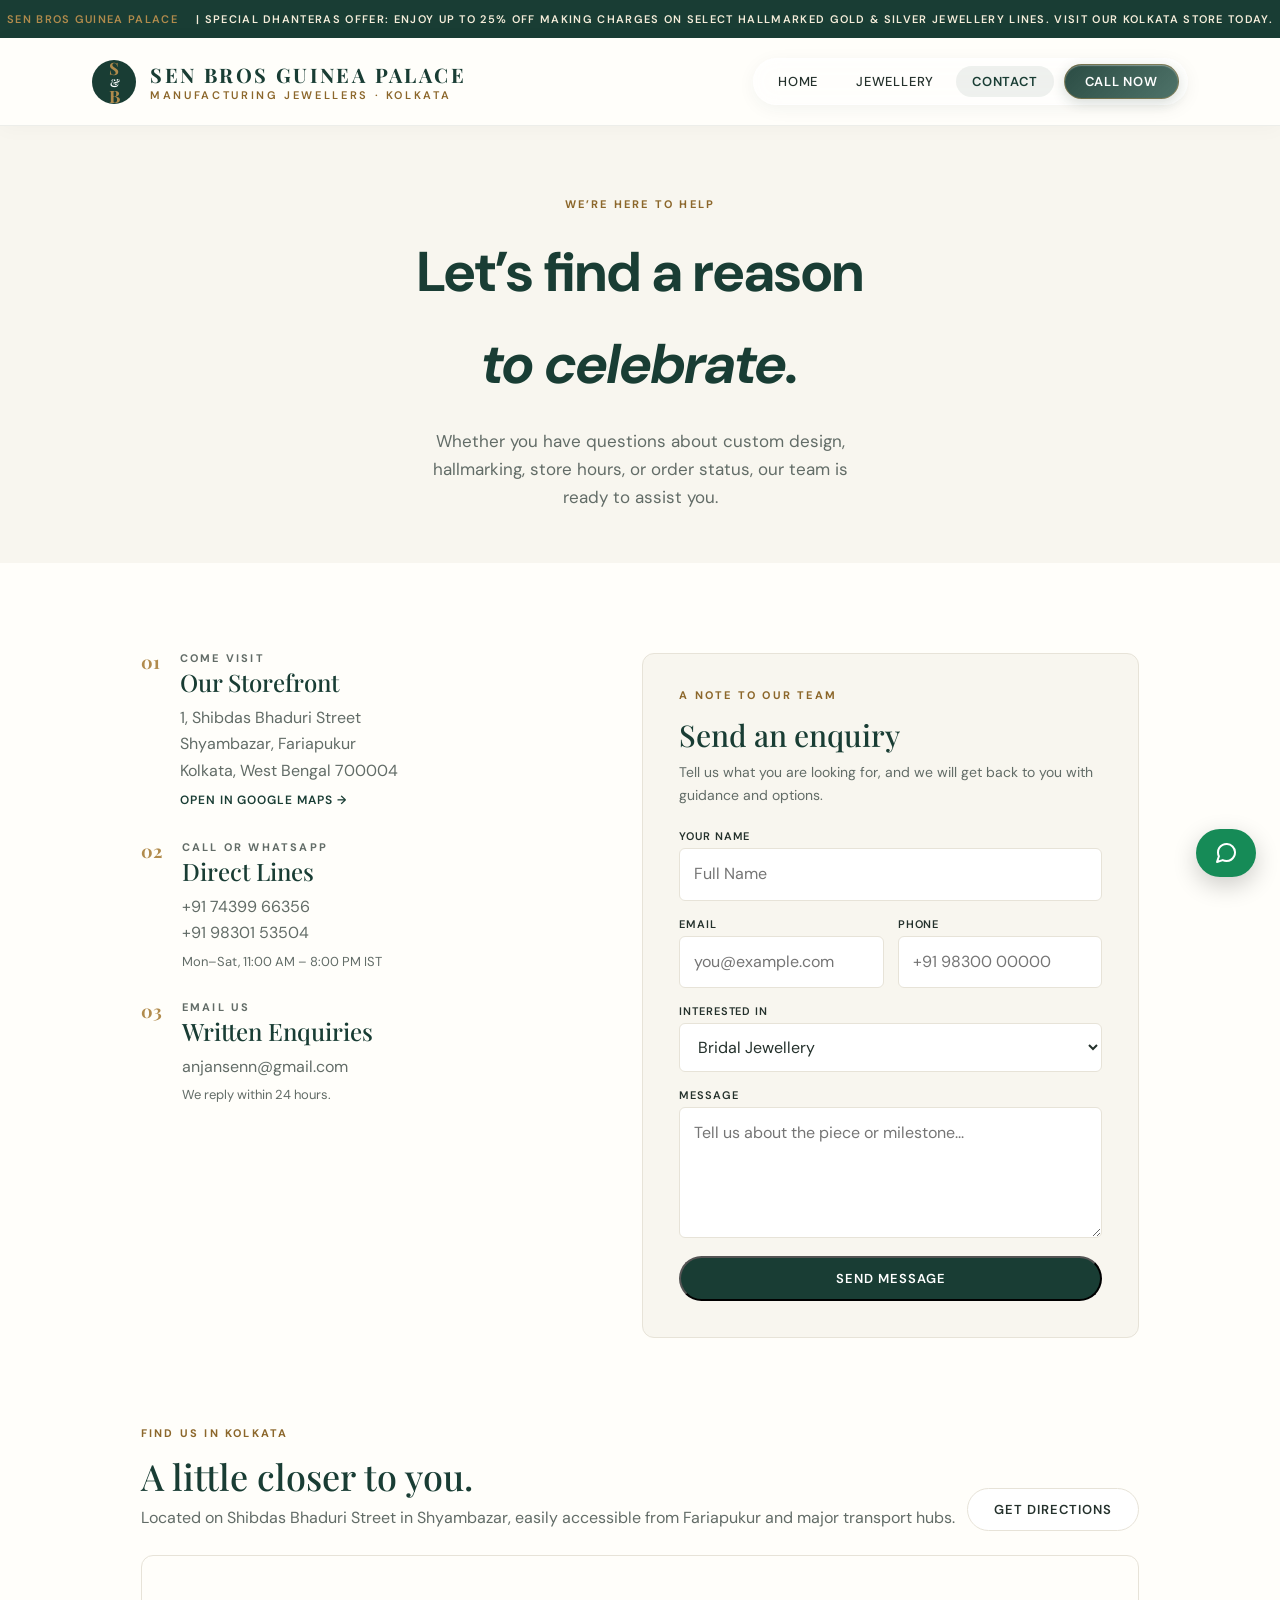
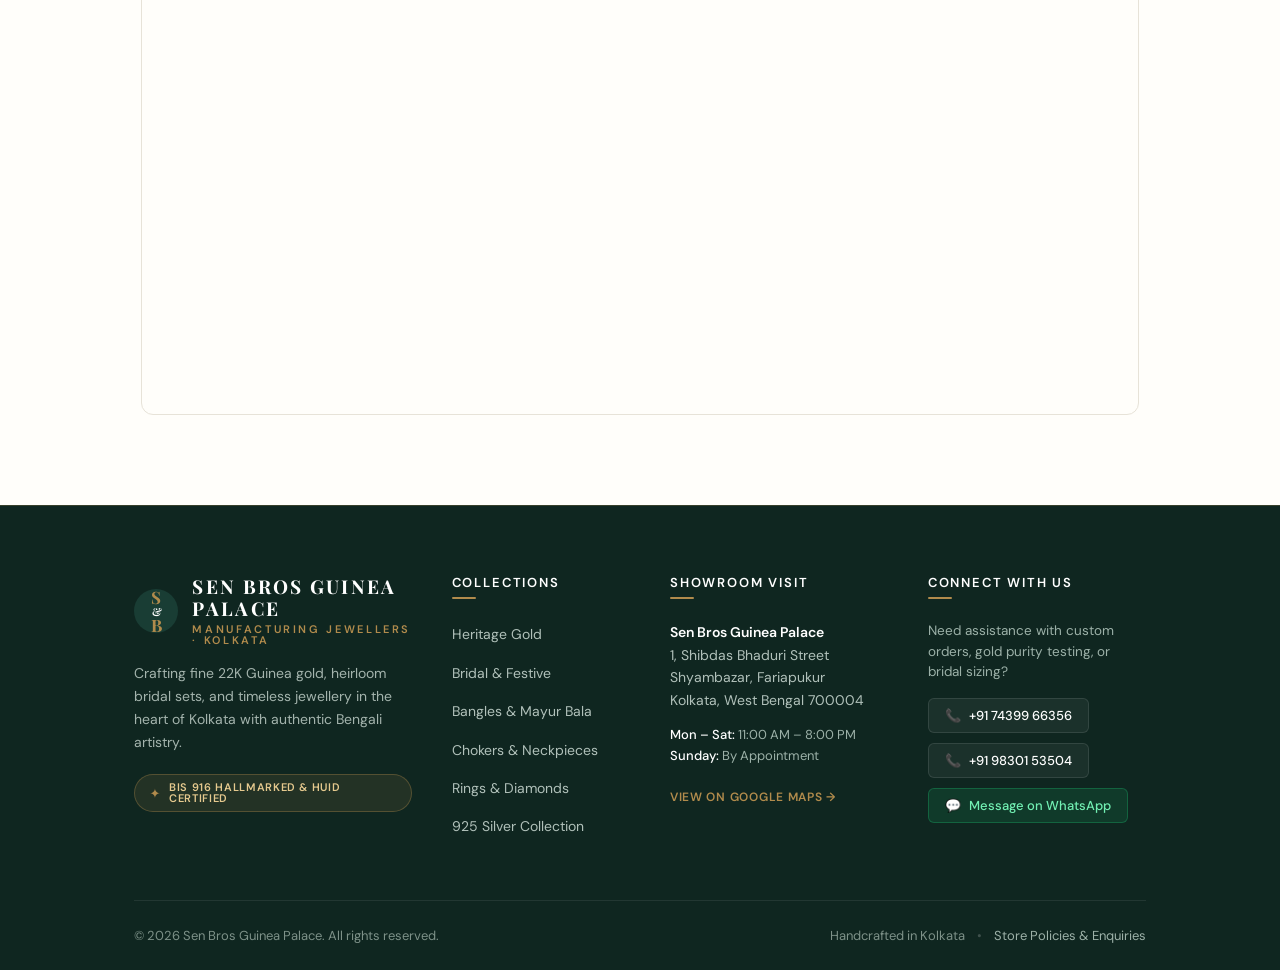
==== commit d9b1cbc6: "glass image" ====
--- a/contact.html
+++ b/contact.html
@@ -31,7 +31,83 @@
     </section>
     <section class="map-section"><div class="map-heading"><div><p class="eyebrow">FIND US IN KOLKATA</p><h2>A little closer to you.</h2><p>Located on Shibdas Bhaduri Street in Shyambazar, easily accessible from Fariapukur and major transport hubs.</p></div><a class="btn secondary" href="https://www.google.com/maps/search/?api=1&query=1%2C+Shibdas+Bhaduri+Street%2C+Kolkata+700004" target="_blank" rel="noopener">Get Directions</a></div><div class="map-frame"><iframe title="Sen Bros Guinea Palace map" src="https://www.google.com/maps/embed?pb=!1m18!1m12!1m3!1d3683.897230489574!2d88.3688192!3d22.5978906!2m3!1f0!2f0!3f0!3m2!1i1024!2i768!4f13.1!3m3!1m2!1s0x3a02765352fa1591%3A0xb366ff422f293b68!2s1%2C%20Shibdas%20Bhaduri%20St%2C%20Fariapukur%2C%20Shyambazar%2C%20Kolkata%2C%20West%20Bengal%20700004!5e0!3m2!1sen!2sin!4v1700000000000!5m2!1sen!2sin" width="100%" height="450" style="border:0;" allowfullscreen="" loading="lazy" referrerpolicy="no-referrer-when-downgrade"></iframe></div></section>
   </main>
-  <footer class="site-footer"><div class="footer-main"><a class="brand brand-footer" href="index.html"><span class="brand-mark">S<span>&amp;</span>B</span><span class="brand-name">SEN BROS GUINEA PALACE<small>Manufacturing Jewellers · Kolkata</small></span></a><p>1, Shibdas Bhaduri Street, Kolkata 700004<br>Phone: +91 74399 66356 / +91 98301 53504</p></div><div class="footer-links"><a href="index.html">Home</a><a href="products.html">Jewellery</a><a href="contact.html">Contact</a></div><p class="footer-copy">© 2026 Sen Bros Guinea Palace. All rights reserved.</p></footer>
+  <!-- Modernized Luxury Footer -->
+  <footer class="site-footer">
+    <div class="footer-top">
+      <!-- Col 1: Brand & Heritage -->
+      <div class="footer-col brand-col">
+        <a class="brand brand-footer" href="index.html" aria-label="Sen Bros Guinea Palace Home">
+          <span class="brand-mark">S<span>&amp;</span>B</span>
+          <span class="brand-name">SEN BROS GUINEA PALACE<small>Manufacturing Jewellers · Kolkata</small></span>
+        </a>
+        <p class="footer-tagline">
+          Crafting fine 22K Guinea gold, heirloom bridal sets, and timeless jewellery in the heart of Kolkata with authentic Bengali artistry.
+        </p>
+        <div class="footer-badge">
+          <span class="badge-icon">✦</span>
+          <span>BIS 916 Hallmarked &amp; HUID Certified</span>
+        </div>
+      </div>
+
+      <!-- Col 2: Collections -->
+      <div class="footer-col">
+        <h4 class="footer-heading">Collections</h4>
+        <ul class="footer-nav">
+          <li><a href="products.html#gold">Heritage Gold</a></li>
+          <li><a href="products.html#bridal">Bridal &amp; Festive</a></li>
+          <li><a href="products.html#bangles">Bangles &amp; Mayur Bala</a></li>
+          <li><a href="products.html#necklaces">Chokers &amp; Neckpieces</a></li>
+          <li><a href="products.html#rings">Rings &amp; Diamonds</a></li>
+          <li><a href="products.html#silver">925 Silver Collection</a></li>
+        </ul>
+      </div>
+
+      <!-- Col 3: Showroom & Timings -->
+      <div class="footer-col">
+        <h4 class="footer-heading">Showroom Visit</h4>
+        <address class="footer-address">
+          <strong>Sen Bros Guinea Palace</strong><br>
+          1, Shibdas Bhaduri Street<br>
+          Shyambazar, Fariapukur<br>
+          Kolkata, West Bengal 700004
+        </address>
+        <p class="footer-hours">
+          <span>Mon – Sat:</span> 11:00 AM – 8:00 PM<br>
+          <span>Sunday:</span> By Appointment
+        </p>
+        <a class="footer-map-link" href="https://www.google.com/maps/search/?api=1&query=1%2C+Shibdas+Bhaduri+Street%2C+Kolkata+700004" target="_blank" rel="noopener">
+          View on Google Maps →
+        </a>
+      </div>
+
+      <!-- Col 4: Direct Enquiries & Concierge -->
+      <div class="footer-col">
+        <h4 class="footer-heading">Connect With Us</h4>
+        <p class="footer-connect-desc">Need assistance with custom orders, gold purity testing, or bridal sizing?</p>
+        <div class="footer-contact-links">
+          <a class="footer-contact-pill" href="tel:+917439966356">
+            <span class="pill-icon">📞</span> +91 74399 66356
+          </a>
+          <a class="footer-contact-pill" href="tel:+919830153504">
+            <span class="pill-icon">📞</span> +91 98301 53504
+          </a>
+          <a class="footer-contact-pill whatsapp-pill" href="https://wa.me/917439966356" target="_blank" rel="noopener">
+            <span class="pill-icon">💬</span> Message on WhatsApp
+          </a>
+        </div>
+      </div>
+    </div>
+
+    <!-- Bottom Bar -->
+    <div class="footer-bottom-bar">
+      <p>© <span data-year>2026</span> Sen Bros Guinea Palace. All rights reserved.</p>
+      <div class="footer-bottom-links">
+        <span>Handcrafted in Kolkata</span>
+        <span class="dot-sep">•</span>
+        <a href="contact.html">Store Policies &amp; Enquiries</a>
+      </div>
+    </div>
+  </footer>
   <a class="whatsapp-float" href="https://wa.me/917439966356" target="_blank" rel="noopener" aria-label="Chat with Sen Bros Guinea Palace on WhatsApp"><svg width="24" height="24" viewBox="0 0 24 24" fill="none" stroke="currentColor" stroke-width="2" stroke-linecap="round" stroke-linejoin="round"><path d="M21 11.5a8.38 8.38 0 0 1-.9 3.8 8.5 8.5 0 0 1-7.6 4.7 8.38 8.38 0 0 1-3.8-.9L3 21l1.9-5.7a8.38 8.38 0 0 1-.9-3.8 8.5 8.5 0 0 1 4.7-7.6 8.38 8.38 0 0 1 3.8-.9h.5a8.48 8.48 0 0 1 8 8v.5z"/></svg></a>
   <script src="script.js"></script>
 </body>
--- a/styles.css
+++ b/styles.css
@@ -109,32 +109,61 @@
   cursor: pointer;
 }
 
+/* --- Modern Glassmorphic Navigation Pill --- */
 .main-nav {
   display: flex;
   align-items: center;
-  gap: 36px;
-  font: 500 14px/1 var(--sans); /* Scaled from 13px/12px */
+  gap: 6px;
+  padding: 5px 8px;
+  background: rgba(255, 255, 255, 0.55);
+  backdrop-filter: blur(12px);
+  -webkit-backdrop-filter: blur(12px);
+  border: 1px solid rgba(255, 255, 255, 0.75);
+  border-radius: 30px;
+  box-shadow: 0 4px 18px rgba(25, 61, 52, 0.05), inset 0 1px 1px rgba(255, 255, 255, 0.9);
+  font: 500 13px/1 var(--sans);
   letter-spacing: .06em;
   text-transform: uppercase;
 }
-.main-nav a {
+
+.main-nav a:not(.nav-cta) {
+  padding: 9px 16px;
+  border-radius: 20px;
+  color: var(--ink);
+  transition: all 0.25s ease;
   position: relative;
-  padding: 6px 0;
-  transition: color 0.25s ease;
-}
-.main-nav a.active { color: var(--gold-dark); }
-.main-nav a:not(.nav-cta):hover { color: var(--gold-dark); }
+}
+
+.main-nav a:not(.nav-cta):hover {
+  background: rgba(255, 255, 255, 0.85);
+  color: var(--green);
+  box-shadow: 0 2px 8px rgba(25, 61, 52, 0.06);
+}
+
+.main-nav a.active {
+  background: rgba(25, 61, 52, 0.07);
+  color: var(--green);
+  font-weight: 600;
+}
 
 .nav-cta {
   padding: 10px 20px;
-  border: 1px solid var(--green);
+  background: linear-gradient(135deg, rgba(25, 61, 52, 0.92), rgba(40, 84, 72, 0.82));
+  backdrop-filter: blur(8px);
+  -webkit-backdrop-filter: blur(8px);
+  border: 1px solid rgba(177, 139, 76, 0.5);
   border-radius: 20px;
-  color: var(--green);
-  transition: .25s ease;
-}
+  color: #ffffff !important;
+  font-weight: 600;
+  box-shadow: 0 4px 14px rgba(25, 61, 52, 0.18), inset 0 1px 1px rgba(255, 255, 255, 0.35);
+  transition: all 0.25s ease;
+  margin-left: 4px;
+}
+
 .nav-cta:hover {
-  background: var(--green);
-  color: #fff;
+  background: linear-gradient(135deg, rgba(25, 61, 52, 1), rgba(40, 84, 72, 0.95));
+  box-shadow: 0 6px 20px rgba(25, 61, 52, 0.28), inset 0 1px 1px rgba(255, 255, 255, 0.5);
+  transform: translateY(-1px);
 }
 
 /* --- Hero Section --- */
@@ -465,36 +494,210 @@
   font-size: 16px;
 }
 
-/* --- Footer --- */
+/* --- Modernized Luxury Footer --- */
 .site-footer {
-  background: #122c25;
-  color: #dfe4dc;
-  padding: 52px 8% 0;
-}
-.footer-main {
+  background: #0f2620;
+  color: #dbe4df;
+  padding: 70px 10.5% 0;
+  border-top: 1px solid rgba(177, 139, 76, 0.25);
+}
+
+.footer-top {
   display: grid;
-  grid-template-columns: 1.2fr 1.2fr 1fr;
-  gap: 25px;
-  align-items: start;
-}
-.brand-footer .brand-name { color: #fff; }
-.footer-main p { margin: 14px 0 0; font-size: 14px; line-height: 1.6; color: #aab5b0; }
-.footer-links {
-  display: flex;
-  gap: 24px;
-  justify-content: center;
+  grid-template-columns: 1.4fr 0.9fr 1.1fr 1.1fr;
+  gap: 40px;
+  padding-bottom: 60px;
+}
+
+.brand-col .brand-name {
+  color: #ffffff;
+  font-size: 19px;
+}
+
+.brand-col .brand-name small {
+  color: var(--gold);
+}
+
+.footer-tagline {
+  margin: 16px 0 20px;
+  font-size: 14px;
+  line-height: 1.65;
+  color: #a4b4ad;
+  max-width: 320px;
+}
+
+.footer-badge {
+  display: inline-flex;
+  align-items: center;
+  gap: 8px;
+  padding: 7px 14px;
+  background: rgba(177, 139, 76, 0.12);
+  border: 1px solid rgba(177, 139, 76, 0.35);
+  border-radius: 20px;
+  font: 600 11px/1 var(--sans);
+  color: #e5c98e;
+  letter-spacing: .06em;
+  text-transform: uppercase;
+}
+
+.badge-icon {
+  color: var(--gold);
+  font-size: 13px;
+}
+
+.footer-heading {
   font: 600 13px/1 var(--sans);
-  letter-spacing: .08em;
-  text-transform: uppercase;
-}
-.footer-links a:hover { color: var(--gold); }
-.footer-copy {
-  margin: 40px 0 0;
-  padding: 22px 0;
-  border-top: 1px solid rgba(255, 255, 255, .1);
-  text-align: center;
-  font-size: 12px;
-  color: #85948e;
+  letter-spacing: .14em;
+  text-transform: uppercase;
+  color: #ffffff;
+  margin: 0 0 22px;
+  position: relative;
+}
+
+.footer-heading::after {
+  content: "";
+  display: block;
+  width: 24px;
+  height: 2px;
+  background: var(--gold);
+  margin-top: 8px;
+  border-radius: 1px;
+}
+
+.footer-nav {
+  list-style: none;
+  padding: 0;
+  margin: 0;
+  display: flex;
+  flex-direction: column;
+  gap: 12px;
+}
+
+.footer-nav a {
+  font-size: 14px;
+  color: #b1c1ba;
+  transition: all 0.25s ease;
+  display: inline-block;
+}
+
+.footer-nav a:hover {
+  color: #ffffff;
+  transform: translateX(4px);
+}
+
+.footer-address {
+  font-style: normal;
+  font-size: 14px;
+  line-height: 1.6;
+  color: #b1c1ba;
+  margin-bottom: 14px;
+}
+
+.footer-address strong {
+  color: #ffffff;
+  font-weight: 600;
+}
+
+.footer-hours {
+  font-size: 13px;
+  line-height: 1.6;
+  color: #9cb1a8;
+  margin: 0 0 16px;
+}
+
+.footer-hours span {
+  color: #ffffff;
+  font-weight: 500;
+}
+
+.footer-map-link {
+  font: 600 12px/1 var(--sans);
+  letter-spacing: .06em;
+  color: var(--gold);
+  text-transform: uppercase;
+  transition: color 0.2s ease;
+}
+
+.footer-map-link:hover {
+  color: #eed69f;
+  text-decoration: underline;
+}
+
+.footer-connect-desc {
+  font-size: 13.5px;
+  line-height: 1.5;
+  color: #9cb1a8;
+  margin: 0 0 16px;
+}
+
+.footer-contact-links {
+  display: flex;
+  flex-direction: column;
+  gap: 10px;
+}
+
+.footer-contact-pill {
+  display: inline-flex;
+  align-items: center;
+  gap: 8px;
+  padding: 10px 16px;
+  background: rgba(255, 255, 255, 0.05);
+  border: 1px solid rgba(255, 255, 255, 0.1);
+  border-radius: 6px;
+  font: 500 13px/1 var(--sans);
+  color: #ffffff;
+  transition: all 0.25s ease;
+  width: fit-content;
+}
+
+.footer-contact-pill:hover {
+  background: rgba(255, 255, 255, 0.1);
+  border-color: rgba(255, 255, 255, 0.25);
+  transform: translateY(-2px);
+}
+
+.footer-contact-pill.whatsapp-pill {
+  background: rgba(22, 139, 87, 0.2);
+  border-color: rgba(22, 139, 87, 0.5);
+  color: #72f0b3;
+}
+
+.footer-contact-pill.whatsapp-pill:hover {
+  background: rgba(22, 139, 87, 0.35);
+  color: #ffffff;
+}
+
+.footer-bottom-bar {
+  display: flex;
+  justify-content: space-between;
+  align-items: center;
+  padding: 24px 0;
+  border-top: 1px solid rgba(255, 255, 255, 0.08);
+  font-size: 13px;
+  color: #7d9188;
+}
+
+.footer-bottom-bar p {
+  margin: 0;
+}
+
+.footer-bottom-links {
+  display: flex;
+  gap: 12px;
+  align-items: center;
+}
+
+.footer-bottom-links a {
+  color: #9db1a8;
+  transition: color 0.2s ease;
+}
+
+.footer-bottom-links a:hover {
+  color: #ffffff;
+}
+
+.dot-sep {
+  color: rgba(255, 255, 255, 0.2);
 }
 
 /* --- Products & Contact Shared Styles --- */
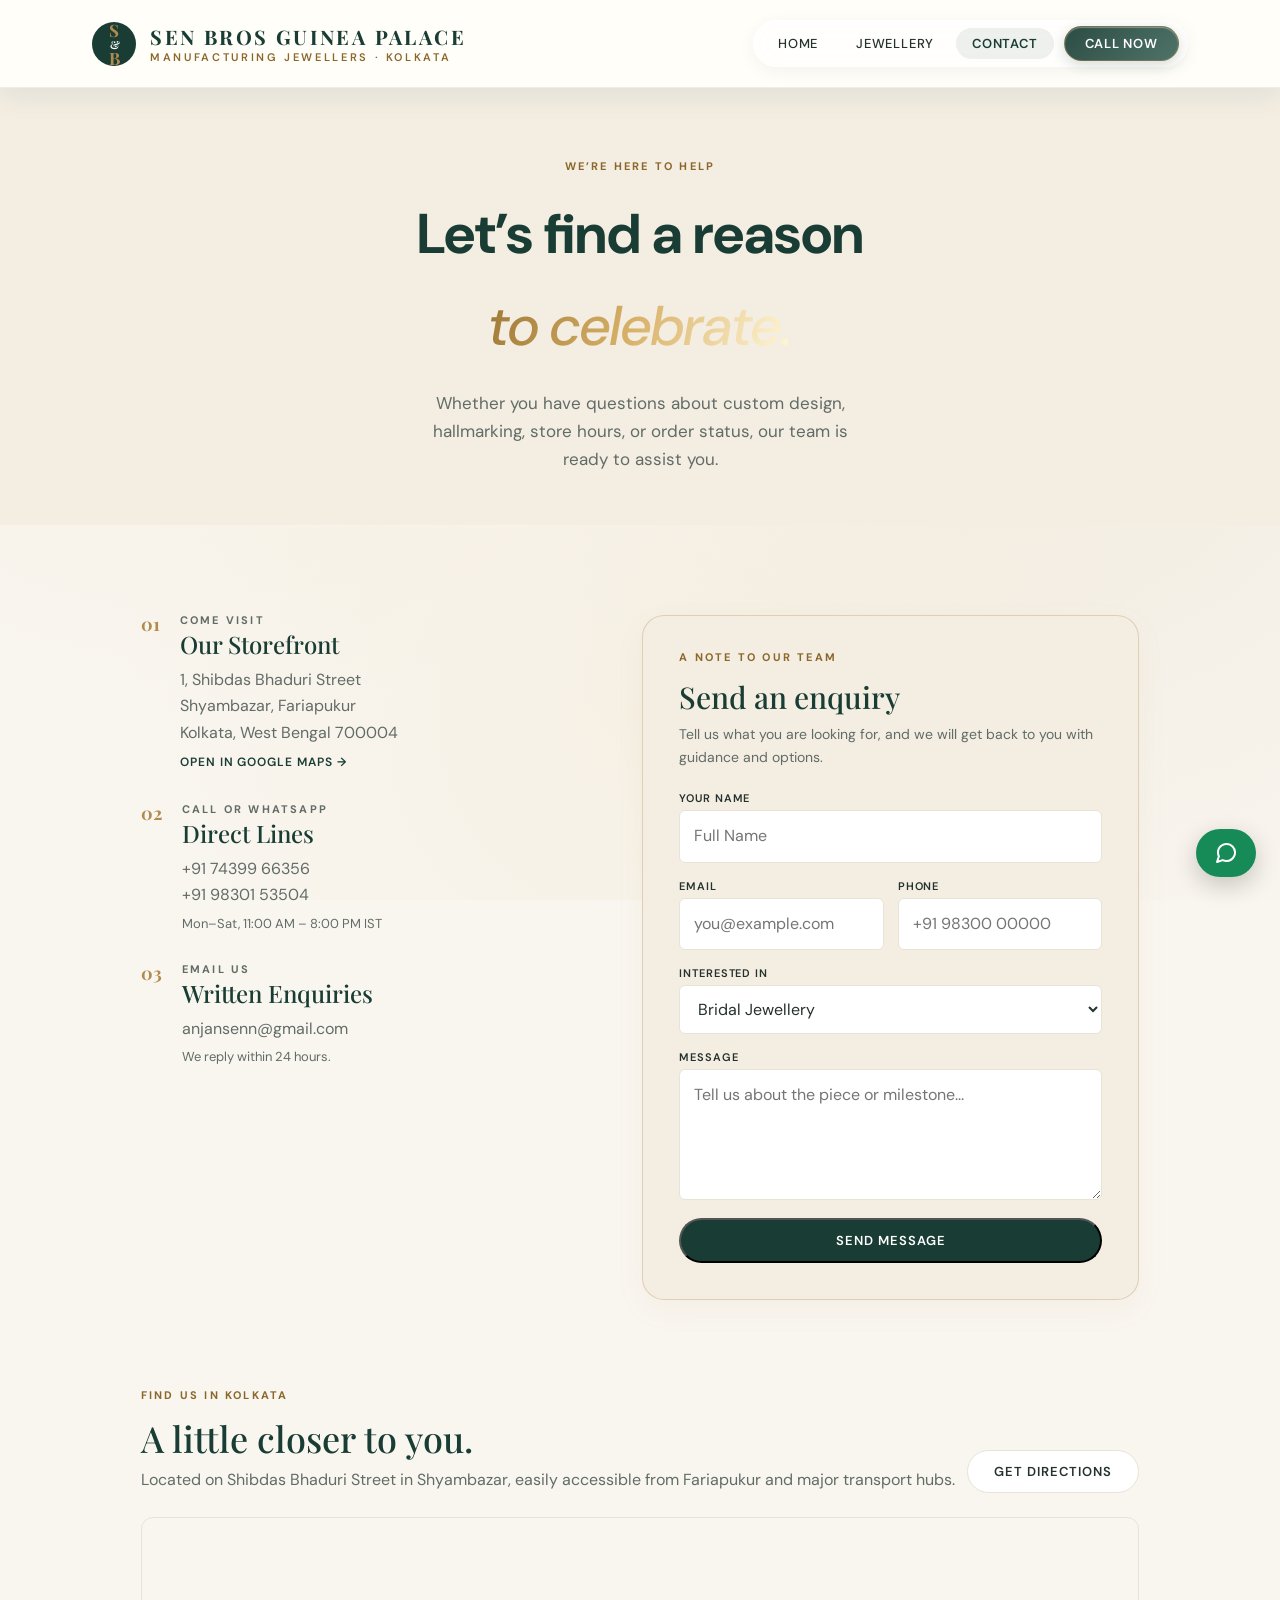
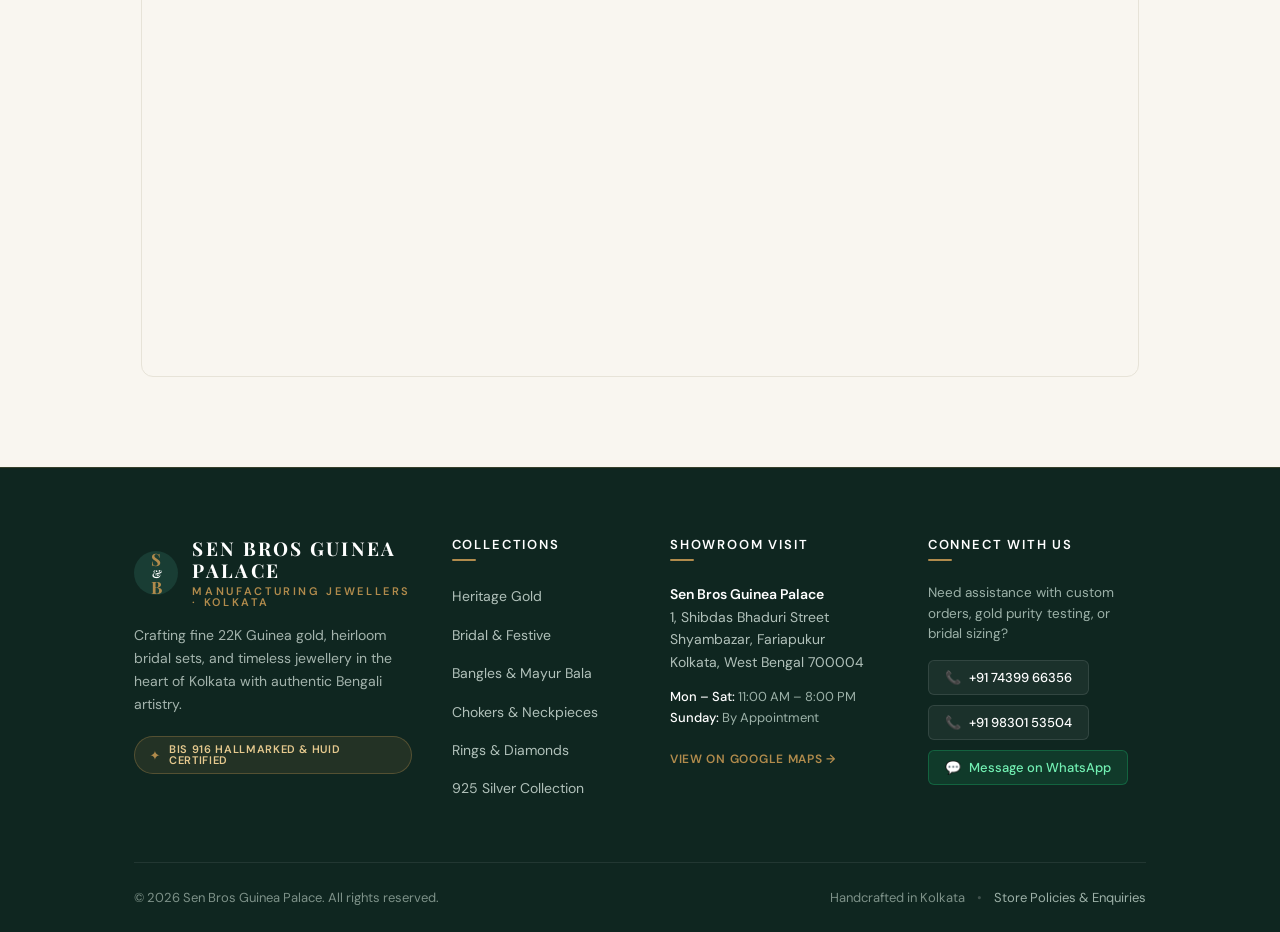
==== commit 5a6ac4d7: "Refresh website and add local customer book app" ====
--- a/contact.html
+++ b/contact.html
@@ -1,114 +1,114 @@
-<!doctype html>
-<html lang="en">
-<head>
-  <meta charset="utf-8"><meta name="viewport" content="width=device-width, initial-scale=1"><meta name="theme-color" content="#193d34">
-  <meta name="description" content="Visit or contact Sen Bros Guinea Palace at 1 Shibdas Bhaduri Street, Kolkata 700004. Call, WhatsApp, or request an appointment.">
-  <title>Visit & Contact | Sen Bros Guinea Palace</title>
-  <link rel="canonical" href="https://anjansenn-creator.github.io/senbrosguineapalace/contact.html">
-  <meta property="og:type" content="website">
-  <meta property="og:site_name" content="Sen Bros Guinea Palace">
-  <meta property="og:title" content="Visit & Contact | Sen Bros Guinea Palace">
-  <meta property="og:description" content="Visit or contact Sen Bros Guinea Palace at 1 Shibdas Bhaduri Street, Kolkata 700004. Call, WhatsApp, or request an appointment.">
-  <meta property="og:url" content="https://anjansenn-creator.github.io/senbrosguineapalace/contact.html">
-  <meta property="og:image" content="https://images.unsplash.com/photo-1617038220319-276d3cfab638?auto=format&fit=crop&w=1200&q=85">
-  <meta name="twitter:card" content="summary_large_image">
-  <meta name="twitter:title" content="Visit & Contact | Sen Bros Guinea Palace">
-  <meta name="twitter:description" content="Visit or contact Sen Bros Guinea Palace at 1 Shibdas Bhaduri Street, Kolkata 700004.">
-  <meta name="twitter:image" content="https://images.unsplash.com/photo-1617038220319-276d3cfab638?auto=format&fit=crop&w=1200&q=85">
-  <link rel="preconnect" href="https://fonts.googleapis.com"><link rel="preconnect" href="https://fonts.gstatic.com" crossorigin><link href="https://fonts.googleapis.com/css2?family=DM+Sans:wght@400;500;600;700&family=Playfair+Display:wght@500;600;700&display=swap" rel="stylesheet"><link rel="stylesheet" href="styles.css">
-  <script type="application/ld+json">
-  {"@context":"https://schema.org","@type":"ContactPage","name":"Visit & Contact | Sen Bros Guinea Palace","url":"https://anjansenn-creator.github.io/senbrosguineapalace/contact.html"}
-  </script>
-</head>
-<body>
-  <div class="announcement" role="region" aria-label="Dhanteras offer announcement"><div class="announcement-track"><p class="announcement-copy"><span>SEN BROS GUINEA PALACE</span> | Special Dhanteras Offer: Enjoy up to 25% off making charges on select hallmarked gold & silver jewellery lines. Visit our Kolkata store today.</p></div></div>
-  <header class="site-header"><a class="brand" href="index.html" aria-label="Sen Bros Guinea Palace home"><span class="brand-mark">S<span>&amp;</span>B</span><span class="brand-name">SEN BROS GUINEA PALACE<small>Manufacturing Jewellers · Kolkata</small></span></a><button class="menu-toggle" aria-label="Open navigation" aria-expanded="false">☰</button><nav class="main-nav"><a href="index.html">Home</a><a href="products.html">Jewellery</a><a class="active" href="contact.html">Contact</a><a class="nav-cta" href="tel:+917439966356">Call Now</a></nav></header>
-  <main>
-    <section class="contact-heading"><p class="eyebrow">WE’RE HERE TO HELP</p><h1>Let’s find a reason<br><em>to celebrate.</em></h1><p>Whether you have questions about custom design, hallmarking, store hours, or order status, our team is ready to assist you.</p></section>
-    <section class="contact-layout section-pad">
-      <div class="contact-details"><div class="detail-block"><span class="detail-number">01</span><div><p class="eyebrow">COME VISIT</p><h2>Our Storefront</h2><p>1, Shibdas Bhaduri Street<br>Shyambazar, Fariapukur<br>Kolkata, West Bengal 700004</p><a class="text-link" href="https://www.google.com/maps/search/?api=1&query=1%2C+Shibdas+Bhaduri+Street%2C+Kolkata+700004" target="_blank" rel="noopener">Open in Google Maps →</a></div></div><div class="detail-block"><span class="detail-number">02</span><div><p class="eyebrow">CALL OR WHATSAPP</p><h2>Direct Lines</h2><p>+91 74399 66356<br>+91 98301 53504</p><p class="detail-sub">Mon–Sat, 11:00 AM – 8:00 PM IST</p></div></div><div class="detail-block"><span class="detail-number">03</span><div><p class="eyebrow">EMAIL US</p><h2>Written Enquiries</h2><p>anjansenn@gmail.com</p><p class="detail-sub">We reply within 24 hours.</p></div></div></div>
-      <div class="form-card" id="enquiry"><p class="eyebrow">A NOTE TO OUR TEAM</p><h2>Send an enquiry</h2><p class="form-intro">Tell us what you are looking for, and we will get back to you with guidance and options.</p><form id="enquiry-form"><div class="field"><label for="name">Your Name</label><input type="text" id="name" name="name" required placeholder="Full Name"></div><div class="field-row"><div class="field"><label for="email">Email</label><input type="email" id="email" name="email" required placeholder="you@example.com"></div><div class="field"><label for="phone">Phone</label><input type="tel" id="phone" name="phone" placeholder="+91 98300 00000"></div></div><div class="field"><label for="interest">Interested In</label><select id="interest" name="interest"><option value="Bridal Jewellery">Bridal Jewellery</option><option value="Heritage Gold">Heritage Gold</option><option value="Everyday Fine">Everyday Fine</option><option value="Bangles & Kada">Bangles &amp; Kada</option><option value="Rings & Bands">Rings &amp; Bands</option><option value="Custom Design">Custom Design</option><option value="General Enquiry">General Enquiry</option></select></div><div class="field"><label for="message">Message</label><textarea id="message" name="message" rows="4" placeholder="Tell us about the piece or milestone..."></textarea></div><button type="submit" class="btn primary full-width">Send Message</button></form></div>
-    </section>
-    <section class="map-section"><div class="map-heading"><div><p class="eyebrow">FIND US IN KOLKATA</p><h2>A little closer to you.</h2><p>Located on Shibdas Bhaduri Street in Shyambazar, easily accessible from Fariapukur and major transport hubs.</p></div><a class="btn secondary" href="https://www.google.com/maps/search/?api=1&query=1%2C+Shibdas+Bhaduri+Street%2C+Kolkata+700004" target="_blank" rel="noopener">Get Directions</a></div><div class="map-frame"><iframe title="Sen Bros Guinea Palace map" src="https://www.google.com/maps/embed?pb=!1m18!1m12!1m3!1d3683.897230489574!2d88.3688192!3d22.5978906!2m3!1f0!2f0!3f0!3m2!1i1024!2i768!4f13.1!3m3!1m2!1s0x3a02765352fa1591%3A0xb366ff422f293b68!2s1%2C%20Shibdas%20Bhaduri%20St%2C%20Fariapukur%2C%20Shyambazar%2C%20Kolkata%2C%20West%20Bengal%20700004!5e0!3m2!1sen!2sin!4v1700000000000!5m2!1sen!2sin" width="100%" height="450" style="border:0;" allowfullscreen="" loading="lazy" referrerpolicy="no-referrer-when-downgrade"></iframe></div></section>
-  </main>
-  <!-- Modernized Luxury Footer -->
-  <footer class="site-footer">
-    <div class="footer-top">
-      <!-- Col 1: Brand & Heritage -->
-      <div class="footer-col brand-col">
-        <a class="brand brand-footer" href="index.html" aria-label="Sen Bros Guinea Palace Home">
-          <span class="brand-mark">S<span>&amp;</span>B</span>
-          <span class="brand-name">SEN BROS GUINEA PALACE<small>Manufacturing Jewellers · Kolkata</small></span>
-        </a>
-        <p class="footer-tagline">
-          Crafting fine 22K Guinea gold, heirloom bridal sets, and timeless jewellery in the heart of Kolkata with authentic Bengali artistry.
-        </p>
-        <div class="footer-badge">
-          <span class="badge-icon">✦</span>
-          <span>BIS 916 Hallmarked &amp; HUID Certified</span>
-        </div>
-      </div>
-
-      <!-- Col 2: Collections -->
-      <div class="footer-col">
-        <h4 class="footer-heading">Collections</h4>
-        <ul class="footer-nav">
-          <li><a href="products.html#gold">Heritage Gold</a></li>
-          <li><a href="products.html#bridal">Bridal &amp; Festive</a></li>
-          <li><a href="products.html#bangles">Bangles &amp; Mayur Bala</a></li>
-          <li><a href="products.html#necklaces">Chokers &amp; Neckpieces</a></li>
-          <li><a href="products.html#rings">Rings &amp; Diamonds</a></li>
-          <li><a href="products.html#silver">925 Silver Collection</a></li>
-        </ul>
-      </div>
-
-      <!-- Col 3: Showroom & Timings -->
-      <div class="footer-col">
-        <h4 class="footer-heading">Showroom Visit</h4>
-        <address class="footer-address">
-          <strong>Sen Bros Guinea Palace</strong><br>
-          1, Shibdas Bhaduri Street<br>
-          Shyambazar, Fariapukur<br>
-          Kolkata, West Bengal 700004
-        </address>
-        <p class="footer-hours">
-          <span>Mon – Sat:</span> 11:00 AM – 8:00 PM<br>
-          <span>Sunday:</span> By Appointment
-        </p>
-        <a class="footer-map-link" href="https://www.google.com/maps/search/?api=1&query=1%2C+Shibdas+Bhaduri+Street%2C+Kolkata+700004" target="_blank" rel="noopener">
-          View on Google Maps →
-        </a>
-      </div>
-
-      <!-- Col 4: Direct Enquiries & Concierge -->
-      <div class="footer-col">
-        <h4 class="footer-heading">Connect With Us</h4>
-        <p class="footer-connect-desc">Need assistance with custom orders, gold purity testing, or bridal sizing?</p>
-        <div class="footer-contact-links">
-          <a class="footer-contact-pill" href="tel:+917439966356">
-            <span class="pill-icon">📞</span> +91 74399 66356
-          </a>
-          <a class="footer-contact-pill" href="tel:+919830153504">
-            <span class="pill-icon">📞</span> +91 98301 53504
-          </a>
-          <a class="footer-contact-pill whatsapp-pill" href="https://wa.me/917439966356" target="_blank" rel="noopener">
-            <span class="pill-icon">💬</span> Message on WhatsApp
-          </a>
-        </div>
-      </div>
-    </div>
-
-    <!-- Bottom Bar -->
-    <div class="footer-bottom-bar">
-      <p>© <span data-year>2026</span> Sen Bros Guinea Palace. All rights reserved.</p>
-      <div class="footer-bottom-links">
-        <span>Handcrafted in Kolkata</span>
-        <span class="dot-sep">•</span>
-        <a href="contact.html">Store Policies &amp; Enquiries</a>
-      </div>
-    </div>
-  </footer>
-  <a class="whatsapp-float" href="https://wa.me/917439966356" target="_blank" rel="noopener" aria-label="Chat with Sen Bros Guinea Palace on WhatsApp"><svg width="24" height="24" viewBox="0 0 24 24" fill="none" stroke="currentColor" stroke-width="2" stroke-linecap="round" stroke-linejoin="round"><path d="M21 11.5a8.38 8.38 0 0 1-.9 3.8 8.5 8.5 0 0 1-7.6 4.7 8.38 8.38 0 0 1-3.8-.9L3 21l1.9-5.7a8.38 8.38 0 0 1-.9-3.8 8.5 8.5 0 0 1 4.7-7.6 8.38 8.38 0 0 1 3.8-.9h.5a8.48 8.48 0 0 1 8 8v.5z"/></svg></a>
-  <script src="script.js"></script>
-</body>
+<!doctype html>
+<html lang="en">
+<head>
+  <meta charset="utf-8"><meta name="viewport" content="width=device-width, initial-scale=1"><meta name="theme-color" content="#193d34">
+  <meta name="description" content="Visit or contact Sen Bros Guinea Palace at 1 Shibdas Bhaduri Street, Kolkata 700004. Call, WhatsApp, or request an appointment.">
+  <title>Visit & Contact | Sen Bros Guinea Palace</title>
+  <link rel="canonical" href="https://anjansenn-creator.github.io/senbrosguineapalace/contact.html">
+  <meta property="og:type" content="website">
+  <meta property="og:site_name" content="Sen Bros Guinea Palace">
+  <meta property="og:title" content="Visit & Contact | Sen Bros Guinea Palace">
+  <meta property="og:description" content="Visit or contact Sen Bros Guinea Palace at 1 Shibdas Bhaduri Street, Kolkata 700004. Call, WhatsApp, or request an appointment.">
+  <meta property="og:url" content="https://anjansenn-creator.github.io/senbrosguineapalace/contact.html">
+  <meta property="og:image" content="https://images.unsplash.com/photo-1617038220319-276d3cfab638?auto=format&fit=crop&w=1200&q=85">
+  <meta name="twitter:card" content="summary_large_image">
+  <meta name="twitter:title" content="Visit & Contact | Sen Bros Guinea Palace">
+  <meta name="twitter:description" content="Visit or contact Sen Bros Guinea Palace at 1 Shibdas Bhaduri Street, Kolkata 700004.">
+  <meta name="twitter:image" content="https://images.unsplash.com/photo-1617038220319-276d3cfab638?auto=format&fit=crop&w=1200&q=85">
+  <link rel="preconnect" href="https://fonts.googleapis.com"><link rel="preconnect" href="https://fonts.gstatic.com" crossorigin><link href="https://fonts.googleapis.com/css2?family=DM+Sans:wght@400;500;600;700&family=Playfair+Display:wght@500;600;700&display=swap" rel="stylesheet"><link rel="stylesheet" href="styles.css">
+  <script type="application/ld+json">
+  {"@context":"https://schema.org","@type":"ContactPage","name":"Visit & Contact | Sen Bros Guinea Palace","url":"https://anjansenn-creator.github.io/senbrosguineapalace/contact.html"}
+  </script>
+</head>
+<body>
+</div>
+  <header class="site-header"><a class="brand" href="index.html" aria-label="Sen Bros Guinea Palace home"><span class="brand-mark">S<span>&amp;</span>B</span><span class="brand-name">SEN BROS GUINEA PALACE<small>Manufacturing Jewellers · Kolkata</small></span></a><button class="menu-toggle" aria-label="Open navigation" aria-expanded="false">☰</button><nav class="main-nav"><a href="index.html">Home</a><a href="products.html">Jewellery</a><a class="active" href="contact.html">Contact</a><a class="nav-cta" href="tel:+917439966356">Call Now</a></nav></header>
+  <main>
+    <section class="contact-heading"><p class="eyebrow">WE’RE HERE TO HELP</p><h1>Let’s find a reason<br><em>to celebrate.</em></h1><p>Whether you have questions about custom design, hallmarking, store hours, or order status, our team is ready to assist you.</p></section>
+    <section class="contact-layout section-pad">
+      <div class="contact-details"><div class="detail-block"><span class="detail-number">01</span><div><p class="eyebrow">COME VISIT</p><h2>Our Storefront</h2><p>1, Shibdas Bhaduri Street<br>Shyambazar, Fariapukur<br>Kolkata, West Bengal 700004</p><a class="text-link" href="https://www.google.com/maps/search/?api=1&query=1%2C+Shibdas+Bhaduri+Street%2C+Kolkata+700004" target="_blank" rel="noopener">Open in Google Maps →</a></div></div><div class="detail-block"><span class="detail-number">02</span><div><p class="eyebrow">CALL OR WHATSAPP</p><h2>Direct Lines</h2><p>+91 74399 66356<br>+91 98301 53504</p><p class="detail-sub">Mon–Sat, 11:00 AM – 8:00 PM IST</p></div></div><div class="detail-block"><span class="detail-number">03</span><div><p class="eyebrow">EMAIL US</p><h2>Written Enquiries</h2><p>anjansenn@gmail.com</p><p class="detail-sub">We reply within 24 hours.</p></div></div></div>
+      <div class="form-card" id="enquiry"><p class="eyebrow">A NOTE TO OUR TEAM</p><h2>Send an enquiry</h2><p class="form-intro">Tell us what you are looking for, and we will get back to you with guidance and options.</p><form id="enquiry-form"><div class="field"><label for="name">Your Name</label><input type="text" id="name" name="name" required placeholder="Full Name"></div><div class="field-row"><div class="field"><label for="email">Email</label><input type="email" id="email" name="email" required placeholder="you@example.com"></div><div class="field"><label for="phone">Phone</label><input type="tel" id="phone" name="phone" placeholder="+91 98300 00000"></div></div><div class="field"><label for="interest">Interested In</label><select id="interest" name="interest"><option value="Bridal Jewellery">Bridal Jewellery</option><option value="Heritage Gold">Heritage Gold</option><option value="Everyday Fine">Everyday Fine</option><option value="Bangles & Kada">Bangles &amp; Kada</option><option value="Rings & Bands">Rings &amp; Bands</option><option value="Custom Design">Custom Design</option><option value="General Enquiry">General Enquiry</option></select></div><div class="field"><label for="message">Message</label><textarea id="message" name="message" rows="4" placeholder="Tell us about the piece or milestone..."></textarea></div><button type="submit" class="btn primary full-width">Send Message</button></form></div>
+    </section>
+    <section class="map-section"><div class="map-heading"><div><p class="eyebrow">FIND US IN KOLKATA</p><h2>A little closer to you.</h2><p>Located on Shibdas Bhaduri Street in Shyambazar, easily accessible from Fariapukur and major transport hubs.</p></div><a class="btn secondary" href="https://www.google.com/maps/search/?api=1&query=1%2C+Shibdas+Bhaduri+Street%2C+Kolkata+700004" target="_blank" rel="noopener">Get Directions</a></div><div class="map-frame"><iframe title="Sen Bros Guinea Palace map" src="https://www.google.com/maps/embed?pb=!1m18!1m12!1m3!1d3683.897230489574!2d88.3688192!3d22.5978906!2m3!1f0!2f0!3f0!3m2!1i1024!2i768!4f13.1!3m3!1m2!1s0x3a02765352fa1591%3A0xb366ff422f293b68!2s1%2C%20Shibdas%20Bhaduri%20St%2C%20Fariapukur%2C%20Shyambazar%2C%20Kolkata%2C%20West%20Bengal%20700004!5e0!3m2!1sen!2sin!4v1700000000000!5m2!1sen!2sin" width="100%" height="450" style="border:0;" allowfullscreen="" loading="lazy" referrerpolicy="no-referrer-when-downgrade"></iframe></div></section>
+  </main>
+  <!-- Modernized Luxury Footer -->
+  <footer class="site-footer">
+    <div class="footer-top">
+      <!-- Col 1: Brand & Heritage -->
+      <div class="footer-col brand-col">
+        <a class="brand brand-footer" href="index.html" aria-label="Sen Bros Guinea Palace Home">
+          <span class="brand-mark">S<span>&amp;</span>B</span>
+          <span class="brand-name">SEN BROS GUINEA PALACE<small>Manufacturing Jewellers · Kolkata</small></span>
+        </a>
+        <p class="footer-tagline">
+          Crafting fine 22K Guinea gold, heirloom bridal sets, and timeless jewellery in the heart of Kolkata with authentic Bengali artistry.
+        </p>
+        <div class="footer-badge">
+          <span class="badge-icon">✦</span>
+          <span>BIS 916 Hallmarked &amp; HUID Certified</span>
+        </div>
+      </div>
+
+      <!-- Col 2: Collections -->
+      <div class="footer-col">
+        <h4 class="footer-heading">Collections</h4>
+        <ul class="footer-nav">
+          <li><a href="products.html#gold">Heritage Gold</a></li>
+          <li><a href="products.html#bridal">Bridal &amp; Festive</a></li>
+          <li><a href="products.html#bangles">Bangles &amp; Mayur Bala</a></li>
+          <li><a href="products.html#necklaces">Chokers &amp; Neckpieces</a></li>
+          <li><a href="products.html#rings">Rings &amp; Diamonds</a></li>
+          <li><a href="products.html#silver">925 Silver Collection</a></li>
+        </ul>
+      </div>
+
+      <!-- Col 3: Showroom & Timings -->
+      <div class="footer-col">
+        <h4 class="footer-heading">Showroom Visit</h4>
+        <address class="footer-address">
+          <strong>Sen Bros Guinea Palace</strong><br>
+          1, Shibdas Bhaduri Street<br>
+          Shyambazar, Fariapukur<br>
+          Kolkata, West Bengal 700004
+        </address>
+        <p class="footer-hours">
+          <span>Mon – Sat:</span> 11:00 AM – 8:00 PM<br>
+          <span>Sunday:</span> By Appointment
+        </p>
+        <a class="footer-map-link" href="https://www.google.com/maps/search/?api=1&query=1%2C+Shibdas+Bhaduri+Street%2C+Kolkata+700004" target="_blank" rel="noopener">
+          View on Google Maps →
+        </a>
+      </div>
+
+      <!-- Col 4: Direct Enquiries & Concierge -->
+      <div class="footer-col">
+        <h4 class="footer-heading">Connect With Us</h4>
+        <p class="footer-connect-desc">Need assistance with custom orders, gold purity testing, or bridal sizing?</p>
+        <div class="footer-contact-links">
+          <a class="footer-contact-pill" href="tel:+917439966356">
+            <span class="pill-icon">📞</span> +91 74399 66356
+          </a>
+          <a class="footer-contact-pill" href="tel:+919830153504">
+            <span class="pill-icon">📞</span> +91 98301 53504
+          </a>
+          <a class="footer-contact-pill whatsapp-pill" href="https://wa.me/917439966356" target="_blank" rel="noopener">
+            <span class="pill-icon">💬</span> Message on WhatsApp
+          </a>
+        </div>
+      </div>
+    </div>
+
+    <!-- Bottom Bar -->
+    <div class="footer-bottom-bar">
+      <p>© <span data-year>2026</span> Sen Bros Guinea Palace. All rights reserved.</p>
+      <div class="footer-bottom-links">
+        <span>Handcrafted in Kolkata</span>
+        <span class="dot-sep">•</span>
+        <a href="contact.html">Store Policies &amp; Enquiries</a>
+      </div>
+    </div>
+  </footer>
+  <a class="whatsapp-float" href="https://wa.me/917439966356" target="_blank" rel="noopener" aria-label="Chat with Sen Bros Guinea Palace on WhatsApp"><svg width="24" height="24" viewBox="0 0 24 24" fill="none" stroke="currentColor" stroke-width="2" stroke-linecap="round" stroke-linejoin="round"><path d="M21 11.5a8.38 8.38 0 0 1-.9 3.8 8.5 8.5 0 0 1-7.6 4.7 8.38 8.38 0 0 1-3.8-.9L3 21l1.9-5.7a8.38 8.38 0 0 1-.9-3.8 8.5 8.5 0 0 1 4.7-7.6 8.38 8.38 0 0 1 3.8-.9h.5a8.48 8.48 0 0 1 8 8v.5z"/></svg></a>
+  <script src="script.js"></script>
+</body>
 </html>
--- a/styles.css
+++ b/styles.css
@@ -1,832 +1,962 @@
-:root {
-  --green: #193d34;
-  --green2: #285448;
-  --gold: #b18b4c;
-  --gold-dark: #8c672b;
-  --cream: #f8f6ef;
-  --paper: #fffefa;
-  --ink: #24312c;
-  --muted: #626c67;
-  --line: #e7e3d8;
-  --serif: 'Playfair Display', Georgia, serif;
-  --sans: 'DM Sans', system-ui, sans-serif;
-}
+:root {
+  --green: #193d34;
+  --green2: #285448;
+  --gold: #b18b4c;
+  --gold-dark: #8c672b;
+  --cream: #f8f6ef;
+  --paper: #fffefa;
+  --ink: #24312c;
+  --muted: #626c67;
+  --line: #e7e3d8;
+  --serif: 'Playfair Display', Georgia, serif;
+  --sans: 'DM Sans', system-ui, sans-serif;
+}
+
+* { box-sizing: border-box; }
+html { scroll-behavior: smooth; }
+body {
+  margin: 0;
+  background: var(--paper);
+  color: var(--ink);
+  font: 400 1rem / 1.65 var(--sans); /* 16px baseline */
+}
+a { color: inherit; text-decoration: none; }
+img { max-width: 100%; height: auto; display: block; }
+
+/* --- Announcement Bar --- */
+.announcement {
+  height: 38px;
+  overflow: hidden;
+  display: flex;
+  align-items: center;
+  background: var(--green);
+  color: #f5edda;
+  text-transform: uppercase;
+}
+.announcement-track {
+  display: flex;
+  white-space: nowrap;
+  width: 100%;
+  justify-content: center;
+}
+.announcement-copy {
+  margin: 0;
+  font: 600 11px/38px var(--sans); /* Scaled from 9px */
+  letter-spacing: .12em;
+  display: inline-flex;
+  gap: 18px;
+}
+.announcement-copy span { color: var(--gold); }
+
+/* --- Modern Sticky Header with Glassmorphism --- */
+.site-header {
+  height: 88px;
+  padding: 0 7.2%;
+  display: flex;
+  align-items: center;
+  justify-content: space-between;
+  background: rgba(255, 254, 250, 0.94);
+  backdrop-filter: blur(12px);
+  -webkit-backdrop-filter: blur(12px);
+  position: sticky;
+  top: 0;
+  z-index: 1000;
+  border-bottom: 1px solid rgba(30, 55, 46, 0.08);
+  box-shadow: 0 2px 20px rgba(0, 0, 0, 0.03);
+}
+
+.brand {
+  display: flex;
+  align-items: center;
+  gap: 14px;
+}
+.brand-mark {
+  width: 44px;
+  height: 44px;
+  border-radius: 50%;
+  background: var(--green);
+  color: var(--gold);
+  display: grid;
+  place-items: center;
+  font: 700 17px/1 var(--serif);
+  flex-shrink: 0;
+}
+.brand-mark span {
+  font-size: 11px;
+  color: #fff;
+  margin-left: 1px;
+}
+.brand-name {
+  font: 700 20px/1.15 var(--serif); /* Scaled from 13px */
+  letter-spacing: .12em;
+  color: var(--green);
+}
+.brand-name small {
+  display: block;
+  font: 600 11px/1 var(--sans); /* Scaled from 8px */
+  letter-spacing: .24em;
+  text-transform: uppercase;
+  color: var(--gold-dark);
+  margin-top: 4px;
+}
+
+.menu-toggle {
+  display: none;
+  background: 0 0;
+  border: none;
+  font-size: 24px;
+  color: var(--green);
+  cursor: pointer;
+}
+
+/* --- Modern Glassmorphic Navigation Pill --- */
+.main-nav {
+  display: flex;
+  align-items: center;
+  gap: 6px;
+  padding: 5px 8px;
+  background: rgba(255, 255, 255, 0.55);
+  backdrop-filter: blur(12px);
+  -webkit-backdrop-filter: blur(12px);
+  border: 1px solid rgba(255, 255, 255, 0.75);
+  border-radius: 30px;
+  box-shadow: 0 4px 18px rgba(25, 61, 52, 0.05), inset 0 1px 1px rgba(255, 255, 255, 0.9);
+  font: 500 13px/1 var(--sans);
+  letter-spacing: .06em;
+  text-transform: uppercase;
+}
+
+.main-nav a:not(.nav-cta) {
+  padding: 9px 16px;
+  border-radius: 20px;
+  color: var(--ink);
+  transition: all 0.25s ease;
+  position: relative;
+}
+
+.main-nav a:not(.nav-cta):hover {
+  background: rgba(255, 255, 255, 0.85);
+  color: var(--green);
+  box-shadow: 0 2px 8px rgba(25, 61, 52, 0.06);
+}
+
+.main-nav a.active {
+  background: rgba(25, 61, 52, 0.07);
+  color: var(--green);
+  font-weight: 600;
+}
+
+.nav-cta {
+  padding: 10px 20px;
+  background: linear-gradient(135deg, rgba(25, 61, 52, 0.92), rgba(40, 84, 72, 0.82));
+  backdrop-filter: blur(8px);
+  -webkit-backdrop-filter: blur(8px);
+  border: 1px solid rgba(177, 139, 76, 0.5);
+  border-radius: 20px;
+  color: #ffffff !important;
+  font-weight: 600;
+  box-shadow: 0 4px 14px rgba(25, 61, 52, 0.18), inset 0 1px 1px rgba(255, 255, 255, 0.35);
+  transition: all 0.25s ease;
+  margin-left: 4px;
+}
+
+.nav-cta:hover {
+  background: linear-gradient(135deg, rgba(25, 61, 52, 1), rgba(40, 84, 72, 0.95));
+  box-shadow: 0 6px 20px rgba(25, 61, 52, 0.28), inset 0 1px 1px rgba(255, 255, 255, 0.5);
+  transform: translateY(-1px);
+}
+
+/* --- Hero Section --- */
+.hero {
+  display: grid;
+  grid-template-columns: 46% 54%;
+  min-height: 580px;
+  background: var(--cream);
+  padding-left: 10.5%;
+}
+.hero-copy {
+  padding: 88px 7% 55px 0;
+  position: relative;
+  z-index: 2;
+}
+.eyebrow {
+  font: 700 11px/1 var(--sans); /* Scaled from 10px */
+  letter-spacing: .2em;
+  color: var(--gold-dark);
+  text-transform: uppercase;
+  margin: 0 0 16px;
+}
+.hero h1 {
+  font: 500 56px/1.08 var(--serif);
+  color: var(--green);
+  margin: 0 0 20px;
+}
+.hero h1 em {
+  font-style: italic;
+  font-weight: 400;
+  color: var(--gold);
+}
+.hero-lead {
+  font-size: 16px;
+  color: var(--muted);
+  max-width: 440px;
+  margin: 0 0 32px;
+}
+.hero-actions { display: flex; gap: 16px; }
+
+.btn {
+  display: inline-flex;
+  align-items: center;
+  justify-content: center;
+  padding: 14px 26px;
+  border-radius: 24px;
+  font: 600 13px/1 var(--sans); /* Scaled from 12px */
+  letter-spacing: .08em;
+  text-transform: uppercase;
+  transition: .25s ease;
+  cursor: pointer;
+}
+.btn.primary { background: var(--green); color: #fff; }
+.btn.primary:hover { background: var(--green2); }
+.btn.secondary {
+  border: 1px solid var(--line);
+  background: #fff;
+  color: var(--ink);
+}
+.btn.secondary:hover {
+  border-color: var(--green);
+  color: var(--green);
+}
+.hero-visual { position: relative; overflow: hidden; }
+.hero-visual img { width: 100%; height: 100%; object-fit: cover; }
+
+/* --- Trust & Craftsmanship Strip --- */
+.trust-strip {
+  display: grid;
+  grid-template-columns: repeat(4, 1fr);
+  gap: 20px;
+  padding: 28px 10.5%;
+  background: #ffffff;
+  border-bottom: 1px solid var(--line);
+}
+.trust-item {
+  display: flex;
+  align-items: center;
+  gap: 12px;
+}
+.trust-icon {
+  color: var(--gold);
+  font-size: 18px;
+}
+.trust-item b {
+  display: block;
+  font-size: 13px;
+  color: var(--green);
+}
+.trust-item p {
+  margin: 2px 0 0;
+  font-size: 12px;
+  color: var(--muted);
+}
+
+/* --- Section Pad & Intro --- */
+.section-pad { padding: 90px 11%; }
+.intro { text-align: center; padding-bottom: 48px; }
+.intro h2, .promise h2 {
+  font: 500 44px/1.18 var(--serif);
+  color: var(--green);
+  margin: 0;
+}
+.intro h2 em, .promise h2 em {
+  font-style: italic;
+  color: var(--gold);
+  font-weight: 400;
+}
+.intro-text {
+  max-width: 620px;
+  margin: 20px auto 0;
+  font-size: 17px;
+  color: var(--muted);
+}
+
+/* --- Signature 3D Jewellery Showcase Carousel --- */
+.designs-carousel-section {
+  padding: 60px 11% 90px;
+  background: var(--paper);
+}
+.carousel-header {
+  display: flex;
+  justify-content: space-between;
+  align-items: flex-end;
+  margin-bottom: 28px;
+}
+.carousel-heading {
+  font: 500 clamp(28px, 3.5vw, 40px)/1.15 var(--serif);
+  color: var(--green);
+  margin: 6px 0 0;
+}
+.carousel-heading em {
+  font-style: italic;
+  color: var(--gold);
+  font-weight: 400;
+}
+.carousel-subheading {
+  margin: 8px 0 0;
+  font-size: 15px;
+  color: var(--muted);
+}
+
+.carousel-controls { display: flex; gap: 10px; }
+.carousel-arrow {
+  width: 44px;
+  height: 44px;
+  border-radius: 50%;
+  border: 1px solid var(--line);
+  background: #ffffff;
+  color: var(--ink);
+  font-size: 1.15rem;
+  cursor: pointer;
+  display: flex;
+  align-items: center;
+  justify-content: center;
+  transition: all 0.25s ease;
+}
+.carousel-arrow:hover {
+  background: var(--green);
+  color: #ffffff;
+  border-color: var(--green);
+}
+
+.carousel-track {
+  display: flex;
+  gap: 20px;
+  overflow-x: auto;
+  scroll-snap-type: x mandatory;
+  scroll-behavior: smooth;
+  -webkit-overflow-scrolling: touch;
+  padding-bottom: 18px;
+  scrollbar-width: thin;
+  scrollbar-color: var(--gold) transparent;
+}
+.carousel-track::-webkit-scrollbar { height: 5px; }
+.carousel-track::-webkit-scrollbar-thumb {
+  background: var(--gold);
+  border-radius: 4px;
+}
+
+.design-card {
+  flex: 0 0 calc(25% - 15px);
+  scroll-snap-align: start;
+  background: #ffffff;
+  border: 1px solid var(--line);
+  border-radius: 6px;
+  overflow: hidden;
+  display: flex;
+  flex-direction: column;
+  transition: transform 0.3s ease, box-shadow 0.3s ease;
+}
+.design-card:hover {
+  transform: translateY(-5px);
+  box-shadow: 0 14px 34px rgba(25, 61, 52, 0.09);
+}
+
+.card-img-wrap {
+  position: relative;
+  width: 100%;
+  padding-top: 100%; /* 1:1 Aspect Ratio */
+  background: var(--cream);
+  overflow: hidden;
+}
+.card-img-wrap img {
+  position: absolute;
+  top: 0;
+  left: 0;
+  width: 100%;
+  height: 100%;
+  object-fit: cover;
+  transition: transform 0.6s cubic-bezier(0.16, 1, 0.3, 1);
+}
+.design-card:hover .card-img-wrap img {
+  transform: scale(1.06);
+}
+
+.purity-badge {
+  position: absolute;
+  top: 12px;
+  left: 12px;
+  z-index: 2;
+  background: rgba(25, 61, 52, 0.92);
+  color: #ffffff;
+  font-size: 11px;
+  letter-spacing: 0.08em;
+  padding: 4px 8px;
+  border-radius: 2px;
+  text-transform: uppercase;
+}
+
+.card-info {
+  padding: 18px 16px;
+  display: flex;
+  flex-direction: column;
+  flex-grow: 1;
+}
+.card-info h3 {
+  font: 500 18px/1.3 var(--serif);
+  color: var(--green);
+  margin: 0 0 4px;
+}
+.card-info .spec {
+  font-size: 13px;
+  color: var(--muted);
+  margin: 0 0 16px;
+}
+.card-enquire {
+  margin-top: auto;
+  font-size: 12px;
+  font-weight: 600;
+  letter-spacing: 0.06em;
+  text-transform: uppercase;
+  color: var(--green);
+  text-align: center;
+  padding: 10px;
+  border: 1px solid var(--green);
+  border-radius: 3px;
+  transition: all 0.25s ease;
+}
+.card-enquire:hover {
+  background: var(--green);
+  color: #ffffff;
+}
+
+/* --- Category Grid --- */
+.category-grid {
+  padding: 0 11% 100px;
+  display: grid;
+  grid-template-columns: repeat(3, 1fr);
+  gap: 22px;
+}
+.category-card {
+  position: relative;
+  height: 320px;
+  border-radius: 8px;
+  overflow: hidden;
+  background: #111;
+}
+.category-card img {
+  width: 100%;
+  height: 100%;
+  object-fit: cover;
+  opacity: .82;
+  transition: .4s transform, .4s opacity;
+}
+.category-card:hover img { transform: scale(1.04); opacity: .92; }
+.category-tall { grid-row: span 2; height: 662px; }
+.category-wide { grid-column: span 2; }
+.category-overlay {
+  position: absolute;
+  inset: 0;
+  padding: 28px;
+  background: linear-gradient(180deg, transparent 30%, rgba(18, 44, 37, .88) 100%);
+  display: flex;
+  flex-direction: column;
+  justify-content: flex-end;
+  color: #fff;
+}
+.category-overlay span {
+  font: 700 10px/1 var(--sans);
+  letter-spacing: .16em;
+  color: var(--gold);
+  margin-bottom: 6px;
+}
+.category-overlay h3 { font: 500 24px/1.2 var(--serif); margin: 0; }
+
+/* --- Visit Band & Promise --- */
+.visit-band {
+  background: var(--green);
+  padding: 56px 11%;
+  display: flex;
+  justify-content: space-between;
+  align-items: center;
+  color: white;
+}
+.visit-band .eyebrow { color: #d4b378; }
+.visit-band h2 { font: 500 34px/1.2 var(--serif); margin: 6px 0 8px; color: #fff; }
+.visit-band p { margin: 0 0 20px; max-width: 540px; color: #cdd7d2; font-size: 16px; }
+.btn.primary.light { background: var(--gold); color: #fff; }
+.btn.primary.light:hover { background: #9d7a3f; }
+
+.promise { text-align: center; background: var(--cream); }
+.promise-icon { display: inline-block; font-size: 26px; color: var(--gold); margin-bottom: 12px; }
+.promise p:last-child {
+  max-width: 580px;
+  margin: 20px auto 0;
+  color: var(--muted);
+  font-size: 16px;
+}
+
+/* --- Modernized Luxury Footer --- */
+.site-footer {
+  background: #0f2620;
+  color: #dbe4df;
+  padding: 70px 10.5% 0;
+  border-top: 1px solid rgba(177, 139, 76, 0.25);
+}
+
+.footer-top {
+  display: grid;
+  grid-template-columns: 1.4fr 0.9fr 1.1fr 1.1fr;
+  gap: 40px;
+  padding-bottom: 60px;
+}
+
+.brand-col .brand-name {
+  color: #ffffff;
+  font-size: 19px;
+}
+
+.brand-col .brand-name small {
+  color: var(--gold);
+}
+
+.footer-tagline {
+  margin: 16px 0 20px;
+  font-size: 14px;
+  line-height: 1.65;
+  color: #a4b4ad;
+  max-width: 320px;
+}
+
+.footer-badge {
+  display: inline-flex;
+  align-items: center;
+  gap: 8px;
+  padding: 7px 14px;
+  background: rgba(177, 139, 76, 0.12);
+  border: 1px solid rgba(177, 139, 76, 0.35);
+  border-radius: 20px;
+  font: 600 11px/1 var(--sans);
+  color: #e5c98e;
+  letter-spacing: .06em;
+  text-transform: uppercase;
+}
+
+.badge-icon {
+  color: var(--gold);
+  font-size: 13px;
+}
+
+.footer-heading {
+  font: 600 13px/1 var(--sans);
+  letter-spacing: .14em;
+  text-transform: uppercase;
+  color: #ffffff;
+  margin: 0 0 22px;
+  position: relative;
+}
+
+.footer-heading::after {
+  content: "";
+  display: block;
+  width: 24px;
+  height: 2px;
+  background: var(--gold);
+  margin-top: 8px;
+  border-radius: 1px;
+}
+
+.footer-nav {
+  list-style: none;
+  padding: 0;
+  margin: 0;
+  display: flex;
+  flex-direction: column;
+  gap: 12px;
+}
+
+.footer-nav a {
+  font-size: 14px;
+  color: #b1c1ba;
+  transition: all 0.25s ease;
+  display: inline-block;
+}
+
+.footer-nav a:hover {
+  color: #ffffff;
+  transform: translateX(4px);
+}
+
+.footer-address {
+  font-style: normal;
+  font-size: 14px;
+  line-height: 1.6;
+  color: #b1c1ba;
+  margin-bottom: 14px;
+}
+
+.footer-address strong {
+  color: #ffffff;
+  font-weight: 600;
+}
+
+.footer-hours {
+  font-size: 13px;
+  line-height: 1.6;
+  color: #9cb1a8;
+  margin: 0 0 16px;
+}
+
+.footer-hours span {
+  color: #ffffff;
+  font-weight: 500;
+}
+
+.footer-map-link {
+  font: 600 12px/1 var(--sans);
+  letter-spacing: .06em;
+  color: var(--gold);
+  text-transform: uppercase;
+  transition: color 0.2s ease;
+}
+
+.footer-map-link:hover {
+  color: #eed69f;
+  text-decoration: underline;
+}
+
+.footer-connect-desc {
+  font-size: 13.5px;
+  line-height: 1.5;
+  color: #9cb1a8;
+  margin: 0 0 16px;
+}
+
+.footer-contact-links {
+  display: flex;
+  flex-direction: column;
+  gap: 10px;
+}
+
+.footer-contact-pill {
+  display: inline-flex;
+  align-items: center;
+  gap: 8px;
+  padding: 10px 16px;
+  background: rgba(255, 255, 255, 0.05);
+  border: 1px solid rgba(255, 255, 255, 0.1);
+  border-radius: 6px;
+  font: 500 13px/1 var(--sans);
+  color: #ffffff;
+  transition: all 0.25s ease;
+  width: fit-content;
+}
+
+.footer-contact-pill:hover {
+  background: rgba(255, 255, 255, 0.1);
+  border-color: rgba(255, 255, 255, 0.25);
+  transform: translateY(-2px);
+}
+
+.footer-contact-pill.whatsapp-pill {
+  background: rgba(22, 139, 87, 0.2);
+  border-color: rgba(22, 139, 87, 0.5);
+  color: #72f0b3;
+}
+
+.footer-contact-pill.whatsapp-pill:hover {
+  background: rgba(22, 139, 87, 0.35);
+  color: #ffffff;
+}
+
+.footer-bottom-bar {
+  display: flex;
+  justify-content: space-between;
+  align-items: center;
+  padding: 24px 0;
+  border-top: 1px solid rgba(255, 255, 255, 0.08);
+  font-size: 13px;
+  color: #7d9188;
+}
+
+.footer-bottom-bar p {
+  margin: 0;
+}
+
+.footer-bottom-links {
+  display: flex;
+  gap: 12px;
+  align-items: center;
+}
+
+.footer-bottom-links a {
+  color: #9db1a8;
+  transition: color 0.2s ease;
+}
+
+.footer-bottom-links a:hover {
+  color: #ffffff;
+}
+
+.dot-sep {
+  color: rgba(255, 255, 255, 0.2);
+}
+
+/* --- Products & Contact Shared Styles --- */
+.page-hero { text-align: center; background: var(--cream); padding: 70px 8% 0; }
+.page-hero h1 { font-size: 58px; color: var(--green); margin: 0; }
+.page-hero>p:not(.eyebrow) { max-width: 460px; margin: 17px auto 0; color: var(--muted); font-size: 17px; }
+.collection-list { padding-top: 60px; }
+.collection-row { display: grid; grid-template-columns: 1fr 1fr; gap: 50px; align-items: center; margin-bottom: 70px; }
+.collection-row.reverse { direction: rtl; }
+.collection-row.reverse .collection-details { direction: ltr; }
+.collection-image { height: 380px; border-radius: 8px; overflow: hidden; }
+.collection-image img { width: 100%; height: 100%; object-fit: cover; }
+.collection-details h2 { font: 500 36px/1.2 var(--serif); color: var(--green); margin: 6px 0 16px; }
+.collection-details h2 em { font-style: italic; color: var(--gold); }
+.collection-highlights { margin: 18px 0 24px; padding-left: 18px; color: var(--muted); }
+.collection-highlights li { margin-bottom: 6px; }
+
+.contact-heading { text-align: center; background: var(--cream); padding: 73px 20px 52px; }
+.contact-heading h1 { font-size: 56px; color: var(--green); margin: 0; }
+.contact-heading>p:last-child { max-width: 440px; margin: 16px auto 0; color: var(--muted); font-size: 17px; }
+.contact-layout { display: grid; grid-template-columns: 1fr 1.1fr; gap: 50px; align-items: start; }
+.contact-details { display: flex; flex-direction: column; gap: 30px; }
+.detail-block { display: flex; gap: 20px; }
+.detail-number { font: 700 18px/1 var(--serif); color: var(--gold); }
+.detail-block h2 { font: 500 24px/1.2 var(--serif); color: var(--green); margin: 4px 0 8px; }
+.detail-block p { margin: 0; color: var(--muted); }
+.detail-sub { font-size: 13px; margin-top: 4px!important; }
+.text-link { display: inline-block; margin-top: 10px; font: 600 12px/1 var(--sans); letter-spacing: .08em; color: var(--green); text-transform: uppercase; }
+.text-link:hover { color: var(--gold); }
+.form-card { background: var(--cream); padding: 36px; border-radius: 12px; border: 1px solid var(--line); }
+.form-card h2 { font: 500 30px/1.2 var(--serif); color: var(--green); margin: 6px 0 8px; }
+.form-intro { margin: 0 0 24px; color: var(--muted); font-size: 14px; }
+.field { margin-bottom: 18px; display: flex; flex-direction: column; gap: 6px; }
+.field-row { display: grid; grid-template-columns: 1fr 1fr; gap: 14px; }
+.field label { font: 600 11px/1 var(--sans); letter-spacing: .08em; text-transform: uppercase; color: var(--ink); }
+.field input, .field select, .field textarea {
+  width: 100%;
+  padding: 12px 14px;
+  border: 1px solid var(--line);
+  border-radius: 6px;
+  background: #fff;
+  font: inherit;
+  color: var(--ink);
+}
+.field input:focus, .field select:focus, .field textarea:focus { outline: none; border-color: var(--green); }
+.full-width { width: 100%; }
+.map-section { padding: 0 11% 90px; }
+.map-heading { display: flex; justify-content: space-between; align-items: flex-end; margin-bottom: 24px; }
+.map-heading h2 { font: 500 36px/1.2 var(--serif); color: var(--green); margin: 6px 0 0; }
+.map-heading p:last-child { margin: 6px 0 0; color: var(--muted); }
+.map-frame { border-radius: 12px; overflow: hidden; border: 1px solid var(--line); }
+
+/* --- Floating WhatsApp CTA --- */
+.whatsapp-float {
+  position: fixed;
+  right: 24px;
+  bottom: 23px;
+  z-index: 100;
+  display: flex;
+  align-items: center;
+  gap: 9px;
+  padding: 12px 18px;
+  border-radius: 30px;
+  background: #168b57;
+  color: #fff;
+  box-shadow: 0 8px 24px rgba(0, 0, 0, .2);
+  font: 600 13px/1 var(--sans);
+  letter-spacing: .04em;
+  transition: .25s transform, .25s background;
+}
+.whatsapp-float:hover { transform: translateY(-3px); background: #127448; }
+
+/* --- Responsive Media Queries --- */
+@media(max-width: 1024px) {
+  .site-header { padding: 0 5%; }
+  .hero { padding-left: 5%; }
+  .section-pad, .designs-carousel-section { padding-left: 5%; padding-right: 5%; }
+  .design-card { flex: 0 0 calc(33.333% - 14px); }
+  .trust-strip { grid-template-columns: repeat(2, 1fr); padding: 24px 5%; }
+}
+
+@media(max-width: 900px) {
+  .site-header { height: 78px; }
+  .main-nav { gap: 20px; }
+  .hero-copy { padding-top: 60px; }
+  .category-grid { padding-left: 5%; padding-right: 5%; grid-template-columns: 1fr 1fr; }
+  .category-tall { grid-row: auto; height: 320px; }
+  .category-wide { grid-column: auto; }
+  .footer-main { grid-template-columns: 1fr; gap: 20px; }
+  .collection-row, .collection-row.reverse { grid-template-columns: 1fr; direction: ltr; }
+  .contact-layout { grid-template-columns: 1fr; }
+  .map-section { padding-left: 5%; padding-right: 5%; }
+  .map-heading { flex-direction: column; align-items: flex-start; gap: 16px; }
+}
+
+@media(max-width: 640px) {
+  .announcement { height: 34px; }
+  .announcement-copy { font-size: 9px; gap: 12px; line-height: 34px; }
+  .site-header { height: 70px; }
+  .brand { gap: 10px; }
+  .brand-mark { width: 38px; height: 38px; font-size: 15px; }
+  .brand-name { font-size: 16px; }
+  .brand-name small { font-size: 9px; letter-spacing: .18em; }
+  .menu-toggle { display: block; }
+  .main-nav {
+    display: none;
+    position: absolute;
+    top: 70px;
+    left: 0;
+    right: 0;
+    background: var(--paper);
+    flex-direction: column;
+    padding: 20px 5%;
+    border-bottom: 1px solid var(--line);
+    gap: 16px;
+    align-items: stretch;
+    box-shadow: 0 10px 20px rgba(0,0,0,0.06);
+  }
+  .main-nav.open { display: flex; }
+  .hero { grid-template-columns: 1fr; padding: 0 5%; min-height: auto; }
+  .hero-copy { padding: 40px 0 30px; }
+  .hero h1 { font-size: 38px; }
+  .hero-visual { height: 280px; border-radius: 8px; }
+  .trust-strip { grid-template-columns: 1fr; gap: 14px; }
+  .designs-carousel-section { padding: 48px 5%; }
+  .design-card { flex: 0 0 72%; }
+  .carousel-controls { display: none; }
+  .category-grid { grid-template-columns: 1fr; }
+  .visit-band { flex-direction: column; align-items: flex-start; gap: 20px; padding: 36px 5%; }
+  .field-row { grid-template-columns: 1fr; }
+  .form-card { padding: 24px 18px; }
+}
+
+
+/* =========================================================
+   GOLD ATMOSPHERE & ANIMATIONS (WARMTH & OPULENCE)
+   ========================================================= */
+
+/* Warm Champagne Silk Palette */
+:root {
+  --paper: #f9f6f0;
+  --cream: #f3ede2;
+  --gold-glow: rgba(177, 139, 76, 0.22);
+}
+
+/* Ambient Golden Aura in the Background */
+body {
+  background-color: var(--paper);
+  background-image: 
+    radial-gradient(circle at 15% 15%, rgba(218, 178, 101, 0.10) 0%, transparent 45%),
+    radial-gradient(circle at 85% 45%, rgba(177, 139, 76, 0.09) 0%, transparent 50%),
+    radial-gradient(circle at 50% 80%, rgba(218, 178, 101, 0.08) 0%, transparent 55%);
+  background-attachment: fixed;
+}
+
+/* Liquid Gold Shimmer Animation on Italic Words */
+@keyframes goldShimmer {
+  0% { background-position: -200% center; }
+  100% { background-position: 200% center; }
+}
+
+h1 em, h2 em, .carousel-heading em {
+  background: linear-gradient(
+    110deg,
+    #9c7634 0%,
+    #d8b168 25%,
+    #fff4d0 50%,
+    #d8b168 75%,
+    #9c7634 100%
+  );
+  background-size: 200% auto;
+  -webkit-background-clip: text;
+  -webkit-text-fill-color: transparent;
+  animation: goldShimmer 5s linear infinite;
+  display: inline-block;
+  font-weight: 500;
+}
+
+/* Gold Glow on Design Cards */
+.design-card {
+  background: rgba(255, 255, 255, 0.9);
+  border: 1px solid rgba(177, 139, 76, 0.3);
+  box-shadow: 0 8px 24px rgba(177, 139, 76, 0.07);
+}
+
+.design-card:hover {
+  border-color: rgba(177, 139, 76, 0.85);
+  box-shadow: 0 14px 34px rgba(25, 61, 52, 0.12), 0 0 20px rgba(218, 178, 101, 0.35);
+  transform: translateY(-6px);
+}
+
+/* Trust Strip Gold Styling */
+.trust-strip {
+  background: #fdfcf9;
+  border-top: 1px solid rgba(177, 139, 76, 0.25);
+  border-bottom: 1px solid rgba(177, 139, 76, 0.25);
+}
+
+.trust-icon {
+  color: var(--gold);
+  display: inline-block;
+  animation: goldTwinkle 3s ease-in-out infinite;
+}
+
+@keyframes goldTwinkle {
+  0%, 100% {
+    transform: scale(1);
+    opacity: 0.85;
+    filter: drop-shadow(0 0 2px rgba(177, 139, 76, 0.4));
+  }
+  50% {
+    transform: scale(1.25);
+    opacity: 1;
+    filter: drop-shadow(0 0 8px rgba(255, 215, 0, 0.85));
+  }
+}
+
+/* Sweeping Gold Light Beam on Action Buttons */
+.btn.primary {
+  position: relative;
+  overflow: hidden;
+}
+
+.btn.primary::after {
+  content: "";
+  position: absolute;
+  top: -50%;
+  left: -70%;
+  width: 45%;
+  height: 200%;
+  background: linear-gradient(
+    90deg,
+    transparent,
+    rgba(255, 235, 160, 0.45),
+    transparent
+  );
+  transform: rotate(25deg);
+  animation: sweepGold 4s ease-in-out infinite;
+}
+
+@keyframes sweepGold {
+  0% { left: -70%; }
+  35%, 100% { left: 140%; }
+}
+
+/* Subtle Gold Borders on Form */
+.form-card {
+  border: 1px solid rgba(177, 139, 76, 0.3);
+  box-shadow: 0 10px 30px rgba(177, 139, 76, 0.06);
+}
 
-* { box-sizing: border-box; }
-html { scroll-behavior: smooth; }
-body {
-  margin: 0;
-  background: var(--paper);
-  color: var(--ink);
-  font: 400 1rem / 1.65 var(--sans); /* 16px baseline */
-}
-a { color: inherit; text-decoration: none; }
-img { max-width: 100%; height: auto; display: block; }
-
-/* --- Announcement Bar --- */
-.announcement {
-  height: 38px;
-  overflow: hidden;
-  display: flex;
-  align-items: center;
-  background: var(--green);
-  color: #f5edda;
-  text-transform: uppercase;
-}
-.announcement-track {
-  display: flex;
-  white-space: nowrap;
-  width: 100%;
-  justify-content: center;
-}
-.announcement-copy {
-  margin: 0;
-  font: 600 11px/38px var(--sans); /* Scaled from 9px */
-  letter-spacing: .12em;
-  display: inline-flex;
-  gap: 18px;
-}
-.announcement-copy span { color: var(--gold); }
-
-/* --- Modern Sticky Header with Glassmorphism --- */
-.site-header {
-  height: 88px;
-  padding: 0 7.2%;
-  display: flex;
-  align-items: center;
-  justify-content: space-between;
-  background: rgba(255, 254, 250, 0.94);
-  backdrop-filter: blur(12px);
-  -webkit-backdrop-filter: blur(12px);
-  position: sticky;
-  top: 0;
-  z-index: 1000;
-  border-bottom: 1px solid rgba(30, 55, 46, 0.08);
-  box-shadow: 0 2px 20px rgba(0, 0, 0, 0.03);
-}
-
-.brand {
-  display: flex;
-  align-items: center;
-  gap: 14px;
-}
-.brand-mark {
-  width: 44px;
-  height: 44px;
-  border-radius: 50%;
-  background: var(--green);
-  color: var(--gold);
-  display: grid;
-  place-items: center;
-  font: 700 17px/1 var(--serif);
-  flex-shrink: 0;
-}
-.brand-mark span {
-  font-size: 11px;
-  color: #fff;
-  margin-left: 1px;
-}
-.brand-name {
-  font: 700 20px/1.15 var(--serif); /* Scaled from 13px */
-  letter-spacing: .12em;
-  color: var(--green);
-}
-.brand-name small {
-  display: block;
-  font: 600 11px/1 var(--sans); /* Scaled from 8px */
-  letter-spacing: .24em;
-  text-transform: uppercase;
-  color: var(--gold-dark);
-  margin-top: 4px;
-}
-
-.menu-toggle {
-  display: none;
-  background: 0 0;
-  border: none;
-  font-size: 24px;
-  color: var(--green);
-  cursor: pointer;
-}
-
-/* --- Modern Glassmorphic Navigation Pill --- */
-.main-nav {
-  display: flex;
-  align-items: center;
-  gap: 6px;
-  padding: 5px 8px;
-  background: rgba(255, 255, 255, 0.55);
-  backdrop-filter: blur(12px);
-  -webkit-backdrop-filter: blur(12px);
-  border: 1px solid rgba(255, 255, 255, 0.75);
-  border-radius: 30px;
-  box-shadow: 0 4px 18px rgba(25, 61, 52, 0.05), inset 0 1px 1px rgba(255, 255, 255, 0.9);
-  font: 500 13px/1 var(--sans);
-  letter-spacing: .06em;
-  text-transform: uppercase;
-}
-
-.main-nav a:not(.nav-cta) {
-  padding: 9px 16px;
-  border-radius: 20px;
-  color: var(--ink);
-  transition: all 0.25s ease;
-  position: relative;
-}
-
-.main-nav a:not(.nav-cta):hover {
-  background: rgba(255, 255, 255, 0.85);
-  color: var(--green);
-  box-shadow: 0 2px 8px rgba(25, 61, 52, 0.06);
-}
-
-.main-nav a.active {
-  background: rgba(25, 61, 52, 0.07);
-  color: var(--green);
-  font-weight: 600;
-}
-
-.nav-cta {
-  padding: 10px 20px;
-  background: linear-gradient(135deg, rgba(25, 61, 52, 0.92), rgba(40, 84, 72, 0.82));
-  backdrop-filter: blur(8px);
-  -webkit-backdrop-filter: blur(8px);
-  border: 1px solid rgba(177, 139, 76, 0.5);
-  border-radius: 20px;
-  color: #ffffff !important;
-  font-weight: 600;
-  box-shadow: 0 4px 14px rgba(25, 61, 52, 0.18), inset 0 1px 1px rgba(255, 255, 255, 0.35);
-  transition: all 0.25s ease;
-  margin-left: 4px;
-}
-
-.nav-cta:hover {
-  background: linear-gradient(135deg, rgba(25, 61, 52, 1), rgba(40, 84, 72, 0.95));
-  box-shadow: 0 6px 20px rgba(25, 61, 52, 0.28), inset 0 1px 1px rgba(255, 255, 255, 0.5);
-  transform: translateY(-1px);
-}
-
-/* --- Hero Section --- */
-.hero {
-  display: grid;
-  grid-template-columns: 46% 54%;
-  min-height: 580px;
-  background: var(--cream);
-  padding-left: 10.5%;
-}
-.hero-copy {
-  padding: 88px 7% 55px 0;
-  position: relative;
-  z-index: 2;
-}
-.eyebrow {
-  font: 700 11px/1 var(--sans); /* Scaled from 10px */
-  letter-spacing: .2em;
-  color: var(--gold-dark);
-  text-transform: uppercase;
-  margin: 0 0 16px;
-}
-.hero h1 {
-  font: 500 56px/1.08 var(--serif);
-  color: var(--green);
-  margin: 0 0 20px;
-}
-.hero h1 em {
-  font-style: italic;
-  font-weight: 400;
-  color: var(--gold);
-}
-.hero-lead {
-  font-size: 16px;
-  color: var(--muted);
-  max-width: 440px;
-  margin: 0 0 32px;
-}
-.hero-actions { display: flex; gap: 16px; }
-
-.btn {
-  display: inline-flex;
-  align-items: center;
-  justify-content: center;
-  padding: 14px 26px;
-  border-radius: 24px;
-  font: 600 13px/1 var(--sans); /* Scaled from 12px */
-  letter-spacing: .08em;
-  text-transform: uppercase;
-  transition: .25s ease;
-  cursor: pointer;
-}
-.btn.primary { background: var(--green); color: #fff; }
-.btn.primary:hover { background: var(--green2); }
-.btn.secondary {
-  border: 1px solid var(--line);
-  background: #fff;
-  color: var(--ink);
-}
-.btn.secondary:hover {
-  border-color: var(--green);
-  color: var(--green);
-}
-.hero-visual { position: relative; overflow: hidden; }
-.hero-visual img { width: 100%; height: 100%; object-fit: cover; }
-
-/* --- Trust & Craftsmanship Strip --- */
-.trust-strip {
-  display: grid;
-  grid-template-columns: repeat(4, 1fr);
-  gap: 20px;
-  padding: 28px 10.5%;
-  background: #ffffff;
-  border-bottom: 1px solid var(--line);
-}
-.trust-item {
-  display: flex;
-  align-items: center;
-  gap: 12px;
-}
-.trust-icon {
-  color: var(--gold);
-  font-size: 18px;
-}
-.trust-item b {
-  display: block;
-  font-size: 13px;
-  color: var(--green);
-}
-.trust-item p {
-  margin: 2px 0 0;
-  font-size: 12px;
-  color: var(--muted);
-}
-
-/* --- Section Pad & Intro --- */
-.section-pad { padding: 90px 11%; }
-.intro { text-align: center; padding-bottom: 48px; }
-.intro h2, .promise h2 {
-  font: 500 44px/1.18 var(--serif);
-  color: var(--green);
-  margin: 0;
-}
-.intro h2 em, .promise h2 em {
-  font-style: italic;
-  color: var(--gold);
-  font-weight: 400;
-}
-.intro-text {
-  max-width: 620px;
-  margin: 20px auto 0;
-  font-size: 17px;
-  color: var(--muted);
-}
-
-/* --- Signature 3D Jewellery Showcase Carousel --- */
-.designs-carousel-section {
-  padding: 60px 11% 90px;
-  background: var(--paper);
-}
-.carousel-header {
-  display: flex;
-  justify-content: space-between;
-  align-items: flex-end;
-  margin-bottom: 28px;
-}
-.carousel-heading {
-  font: 500 clamp(28px, 3.5vw, 40px)/1.15 var(--serif);
-  color: var(--green);
-  margin: 6px 0 0;
-}
-.carousel-heading em {
-  font-style: italic;
-  color: var(--gold);
-  font-weight: 400;
-}
-.carousel-subheading {
-  margin: 8px 0 0;
-  font-size: 15px;
-  color: var(--muted);
-}
-
-.carousel-controls { display: flex; gap: 10px; }
-.carousel-arrow {
-  width: 44px;
-  height: 44px;
-  border-radius: 50%;
-  border: 1px solid var(--line);
-  background: #ffffff;
-  color: var(--ink);
-  font-size: 1.15rem;
-  cursor: pointer;
-  display: flex;
-  align-items: center;
-  justify-content: center;
-  transition: all 0.25s ease;
-}
-.carousel-arrow:hover {
-  background: var(--green);
-  color: #ffffff;
-  border-color: var(--green);
-}
-
-.carousel-track {
-  display: flex;
-  gap: 20px;
-  overflow-x: auto;
-  scroll-snap-type: x mandatory;
-  scroll-behavior: smooth;
-  -webkit-overflow-scrolling: touch;
-  padding-bottom: 18px;
-  scrollbar-width: thin;
-  scrollbar-color: var(--gold) transparent;
-}
-.carousel-track::-webkit-scrollbar { height: 5px; }
-.carousel-track::-webkit-scrollbar-thumb {
-  background: var(--gold);
-  border-radius: 4px;
-}
-
-.design-card {
-  flex: 0 0 calc(25% - 15px);
-  scroll-snap-align: start;
-  background: #ffffff;
-  border: 1px solid var(--line);
-  border-radius: 6px;
-  overflow: hidden;
-  display: flex;
-  flex-direction: column;
-  transition: transform 0.3s ease, box-shadow 0.3s ease;
-}
-.design-card:hover {
-  transform: translateY(-5px);
-  box-shadow: 0 14px 34px rgba(25, 61, 52, 0.09);
-}
-
-.card-img-wrap {
-  position: relative;
-  width: 100%;
-  padding-top: 100%; /* 1:1 Aspect Ratio */
-  background: var(--cream);
-  overflow: hidden;
-}
-.card-img-wrap img {
-  position: absolute;
-  top: 0;
-  left: 0;
-  width: 100%;
-  height: 100%;
-  object-fit: cover;
-  transition: transform 0.6s cubic-bezier(0.16, 1, 0.3, 1);
-}
-.design-card:hover .card-img-wrap img {
-  transform: scale(1.06);
-}
-
-.purity-badge {
-  position: absolute;
-  top: 12px;
-  left: 12px;
-  z-index: 2;
-  background: rgba(25, 61, 52, 0.92);
-  color: #ffffff;
-  font-size: 11px;
-  letter-spacing: 0.08em;
-  padding: 4px 8px;
-  border-radius: 2px;
-  text-transform: uppercase;
-}
-
-.card-info {
-  padding: 18px 16px;
-  display: flex;
-  flex-direction: column;
-  flex-grow: 1;
-}
-.card-info h3 {
-  font: 500 18px/1.3 var(--serif);
-  color: var(--green);
-  margin: 0 0 4px;
-}
-.card-info .spec {
-  font-size: 13px;
-  color: var(--muted);
-  margin: 0 0 16px;
-}
-.card-enquire {
-  margin-top: auto;
-  font-size: 12px;
-  font-weight: 600;
-  letter-spacing: 0.06em;
-  text-transform: uppercase;
-  color: var(--green);
-  text-align: center;
-  padding: 10px;
-  border: 1px solid var(--green);
-  border-radius: 3px;
-  transition: all 0.25s ease;
-}
-.card-enquire:hover {
-  background: var(--green);
-  color: #ffffff;
-}
-
-/* --- Category Grid --- */
-.category-grid {
-  padding: 0 11% 100px;
-  display: grid;
-  grid-template-columns: repeat(3, 1fr);
-  gap: 22px;
-}
-.category-card {
-  position: relative;
-  height: 320px;
-  border-radius: 8px;
-  overflow: hidden;
-  background: #111;
-}
-.category-card img {
-  width: 100%;
-  height: 100%;
-  object-fit: cover;
-  opacity: .82;
-  transition: .4s transform, .4s opacity;
-}
-.category-card:hover img { transform: scale(1.04); opacity: .92; }
-.category-tall { grid-row: span 2; height: 662px; }
-.category-wide { grid-column: span 2; }
-.category-overlay {
-  position: absolute;
-  inset: 0;
-  padding: 28px;
-  background: linear-gradient(180deg, transparent 30%, rgba(18, 44, 37, .88) 100%);
-  display: flex;
-  flex-direction: column;
-  justify-content: flex-end;
-  color: #fff;
-}
-.category-overlay span {
-  font: 700 10px/1 var(--sans);
-  letter-spacing: .16em;
-  color: var(--gold);
-  margin-bottom: 6px;
-}
-.category-overlay h3 { font: 500 24px/1.2 var(--serif); margin: 0; }
-
-/* --- Visit Band & Promise --- */
-.visit-band {
-  background: var(--green);
-  padding: 56px 11%;
-  display: flex;
-  justify-content: space-between;
-  align-items: center;
-  color: white;
-}
-.visit-band .eyebrow { color: #d4b378; }
-.visit-band h2 { font: 500 34px/1.2 var(--serif); margin: 6px 0 8px; color: #fff; }
-.visit-band p { margin: 0 0 20px; max-width: 540px; color: #cdd7d2; font-size: 16px; }
-.btn.primary.light { background: var(--gold); color: #fff; }
-.btn.primary.light:hover { background: #9d7a3f; }
-
-.promise { text-align: center; background: var(--cream); }
-.promise-icon { display: inline-block; font-size: 26px; color: var(--gold); margin-bottom: 12px; }
-.promise p:last-child {
-  max-width: 580px;
-  margin: 20px auto 0;
-  color: var(--muted);
-  font-size: 16px;
-}
-
-/* --- Modernized Luxury Footer --- */
-.site-footer {
-  background: #0f2620;
-  color: #dbe4df;
-  padding: 70px 10.5% 0;
-  border-top: 1px solid rgba(177, 139, 76, 0.25);
-}
-
-.footer-top {
-  display: grid;
-  grid-template-columns: 1.4fr 0.9fr 1.1fr 1.1fr;
-  gap: 40px;
-  padding-bottom: 60px;
-}
-
-.brand-col .brand-name {
-  color: #ffffff;
-  font-size: 19px;
-}
-
-.brand-col .brand-name small {
-  color: var(--gold);
-}
-
-.footer-tagline {
-  margin: 16px 0 20px;
-  font-size: 14px;
-  line-height: 1.65;
-  color: #a4b4ad;
-  max-width: 320px;
-}
-
-.footer-badge {
-  display: inline-flex;
-  align-items: center;
-  gap: 8px;
-  padding: 7px 14px;
-  background: rgba(177, 139, 76, 0.12);
-  border: 1px solid rgba(177, 139, 76, 0.35);
-  border-radius: 20px;
-  font: 600 11px/1 var(--sans);
-  color: #e5c98e;
-  letter-spacing: .06em;
-  text-transform: uppercase;
-}
-
-.badge-icon {
-  color: var(--gold);
-  font-size: 13px;
-}
-
-.footer-heading {
-  font: 600 13px/1 var(--sans);
-  letter-spacing: .14em;
-  text-transform: uppercase;
-  color: #ffffff;
-  margin: 0 0 22px;
-  position: relative;
-}
-
-.footer-heading::after {
-  content: "";
-  display: block;
-  width: 24px;
-  height: 2px;
-  background: var(--gold);
-  margin-top: 8px;
-  border-radius: 1px;
-}
-
-.footer-nav {
-  list-style: none;
-  padding: 0;
-  margin: 0;
-  display: flex;
-  flex-direction: column;
-  gap: 12px;
-}
-
-.footer-nav a {
-  font-size: 14px;
-  color: #b1c1ba;
-  transition: all 0.25s ease;
-  display: inline-block;
-}
-
-.footer-nav a:hover {
-  color: #ffffff;
-  transform: translateX(4px);
-}
-
-.footer-address {
-  font-style: normal;
-  font-size: 14px;
-  line-height: 1.6;
-  color: #b1c1ba;
-  margin-bottom: 14px;
-}
-
-.footer-address strong {
-  color: #ffffff;
-  font-weight: 600;
-}
-
-.footer-hours {
-  font-size: 13px;
-  line-height: 1.6;
-  color: #9cb1a8;
-  margin: 0 0 16px;
-}
-
-.footer-hours span {
-  color: #ffffff;
-  font-weight: 500;
-}
-
-.footer-map-link {
-  font: 600 12px/1 var(--sans);
-  letter-spacing: .06em;
-  color: var(--gold);
-  text-transform: uppercase;
-  transition: color 0.2s ease;
-}
-
-.footer-map-link:hover {
-  color: #eed69f;
-  text-decoration: underline;
-}
-
-.footer-connect-desc {
-  font-size: 13.5px;
-  line-height: 1.5;
-  color: #9cb1a8;
-  margin: 0 0 16px;
-}
-
-.footer-contact-links {
-  display: flex;
-  flex-direction: column;
-  gap: 10px;
-}
-
-.footer-contact-pill {
-  display: inline-flex;
-  align-items: center;
-  gap: 8px;
-  padding: 10px 16px;
-  background: rgba(255, 255, 255, 0.05);
-  border: 1px solid rgba(255, 255, 255, 0.1);
-  border-radius: 6px;
-  font: 500 13px/1 var(--sans);
-  color: #ffffff;
-  transition: all 0.25s ease;
-  width: fit-content;
-}
-
-.footer-contact-pill:hover {
-  background: rgba(255, 255, 255, 0.1);
-  border-color: rgba(255, 255, 255, 0.25);
-  transform: translateY(-2px);
-}
-
-.footer-contact-pill.whatsapp-pill {
-  background: rgba(22, 139, 87, 0.2);
-  border-color: rgba(22, 139, 87, 0.5);
-  color: #72f0b3;
-}
-
-.footer-contact-pill.whatsapp-pill:hover {
-  background: rgba(22, 139, 87, 0.35);
-  color: #ffffff;
-}
-
-.footer-bottom-bar {
-  display: flex;
-  justify-content: space-between;
-  align-items: center;
-  padding: 24px 0;
-  border-top: 1px solid rgba(255, 255, 255, 0.08);
-  font-size: 13px;
-  color: #7d9188;
-}
-
-.footer-bottom-bar p {
-  margin: 0;
-}
-
-.footer-bottom-links {
-  display: flex;
-  gap: 12px;
-  align-items: center;
-}
-
-.footer-bottom-links a {
-  color: #9db1a8;
-  transition: color 0.2s ease;
-}
-
-.footer-bottom-links a:hover {
-  color: #ffffff;
-}
-
-.dot-sep {
-  color: rgba(255, 255, 255, 0.2);
-}
-
-/* --- Products & Contact Shared Styles --- */
-.page-hero { text-align: center; background: var(--cream); padding: 70px 8% 0; }
-.page-hero h1 { font-size: 58px; color: var(--green); margin: 0; }
-.page-hero>p:not(.eyebrow) { max-width: 460px; margin: 17px auto 0; color: var(--muted); font-size: 17px; }
-.collection-list { padding-top: 60px; }
-.collection-row { display: grid; grid-template-columns: 1fr 1fr; gap: 50px; align-items: center; margin-bottom: 70px; }
-.collection-row.reverse { direction: rtl; }
-.collection-row.reverse .collection-details { direction: ltr; }
-.collection-image { height: 380px; border-radius: 8px; overflow: hidden; }
-.collection-image img { width: 100%; height: 100%; object-fit: cover; }
-.collection-details h2 { font: 500 36px/1.2 var(--serif); color: var(--green); margin: 6px 0 16px; }
-.collection-details h2 em { font-style: italic; color: var(--gold); }
-.collection-highlights { margin: 18px 0 24px; padding-left: 18px; color: var(--muted); }
-.collection-highlights li { margin-bottom: 6px; }
-
-.contact-heading { text-align: center; background: var(--cream); padding: 73px 20px 52px; }
-.contact-heading h1 { font-size: 56px; color: var(--green); margin: 0; }
-.contact-heading>p:last-child { max-width: 440px; margin: 16px auto 0; color: var(--muted); font-size: 17px; }
-.contact-layout { display: grid; grid-template-columns: 1fr 1.1fr; gap: 50px; align-items: start; }
-.contact-details { display: flex; flex-direction: column; gap: 30px; }
-.detail-block { display: flex; gap: 20px; }
-.detail-number { font: 700 18px/1 var(--serif); color: var(--gold); }
-.detail-block h2 { font: 500 24px/1.2 var(--serif); color: var(--green); margin: 4px 0 8px; }
-.detail-block p { margin: 0; color: var(--muted); }
-.detail-sub { font-size: 13px; margin-top: 4px!important; }
-.text-link { display: inline-block; margin-top: 10px; font: 600 12px/1 var(--sans); letter-spacing: .08em; color: var(--green); text-transform: uppercase; }
-.text-link:hover { color: var(--gold); }
-.form-card { background: var(--cream); padding: 36px; border-radius: 12px; border: 1px solid var(--line); }
-.form-card h2 { font: 500 30px/1.2 var(--serif); color: var(--green); margin: 6px 0 8px; }
-.form-intro { margin: 0 0 24px; color: var(--muted); font-size: 14px; }
-.field { margin-bottom: 18px; display: flex; flex-direction: column; gap: 6px; }
-.field-row { display: grid; grid-template-columns: 1fr 1fr; gap: 14px; }
-.field label { font: 600 11px/1 var(--sans); letter-spacing: .08em; text-transform: uppercase; color: var(--ink); }
-.field input, .field select, .field textarea {
-  width: 100%;
-  padding: 12px 14px;
-  border: 1px solid var(--line);
-  border-radius: 6px;
-  background: #fff;
-  font: inherit;
-  color: var(--ink);
-}
-.field input:focus, .field select:focus, .field textarea:focus { outline: none; border-color: var(--green); }
-.full-width { width: 100%; }
-.map-section { padding: 0 11% 90px; }
-.map-heading { display: flex; justify-content: space-between; align-items: flex-end; margin-bottom: 24px; }
-.map-heading h2 { font: 500 36px/1.2 var(--serif); color: var(--green); margin: 6px 0 0; }
-.map-heading p:last-child { margin: 6px 0 0; color: var(--muted); }
-.map-frame { border-radius: 12px; overflow: hidden; border: 1px solid var(--line); }
-
-/* --- Floating WhatsApp CTA --- */
-.whatsapp-float {
-  position: fixed;
-  right: 24px;
-  bottom: 23px;
-  z-index: 100;
-  display: flex;
-  align-items: center;
-  gap: 9px;
-  padding: 12px 18px;
-  border-radius: 30px;
-  background: #168b57;
-  color: #fff;
-  box-shadow: 0 8px 24px rgba(0, 0, 0, .2);
-  font: 600 13px/1 var(--sans);
-  letter-spacing: .04em;
-  transition: .25s transform, .25s background;
-}
-.whatsapp-float:hover { transform: translateY(-3px); background: #127448; }
-
-/* --- Responsive Media Queries --- */
-@media(max-width: 1024px) {
-  .site-header { padding: 0 5%; }
-  .hero { padding-left: 5%; }
-  .section-pad, .designs-carousel-section { padding-left: 5%; padding-right: 5%; }
-  .design-card { flex: 0 0 calc(33.333% - 14px); }
-  .trust-strip { grid-template-columns: repeat(2, 1fr); padding: 24px 5%; }
-}
-
-@media(max-width: 900px) {
-  .site-header { height: 78px; }
-  .main-nav { gap: 20px; }
-  .hero-copy { padding-top: 60px; }
-  .category-grid { padding-left: 5%; padding-right: 5%; grid-template-columns: 1fr 1fr; }
-  .category-tall { grid-row: auto; height: 320px; }
-  .category-wide { grid-column: auto; }
-  .footer-main { grid-template-columns: 1fr; gap: 20px; }
-  .collection-row, .collection-row.reverse { grid-template-columns: 1fr; direction: ltr; }
-  .contact-layout { grid-template-columns: 1fr; }
-  .map-section { padding-left: 5%; padding-right: 5%; }
-  .map-heading { flex-direction: column; align-items: flex-start; gap: 16px; }
-}
-
-@media(max-width: 640px) {
-  .announcement { height: 34px; }
-  .announcement-copy { font-size: 9px; gap: 12px; line-height: 34px; }
-  .site-header { height: 70px; }
-  .brand { gap: 10px; }
-  .brand-mark { width: 38px; height: 38px; font-size: 15px; }
-  .brand-name { font-size: 16px; }
-  .brand-name small { font-size: 9px; letter-spacing: .18em; }
-  .menu-toggle { display: block; }
-  .main-nav {
-    display: none;
-    position: absolute;
-    top: 70px;
-    left: 0;
-    right: 0;
-    background: var(--paper);
-    flex-direction: column;
-    padding: 20px 5%;
-    border-bottom: 1px solid var(--line);
-    gap: 16px;
-    align-items: stretch;
-    box-shadow: 0 10px 20px rgba(0,0,0,0.06);
-  }
-  .main-nav.open { display: flex; }
-  .hero { grid-template-columns: 1fr; padding: 0 5%; min-height: auto; }
-  .hero-copy { padding: 40px 0 30px; }
-  .hero h1 { font-size: 38px; }
-  .hero-visual { height: 280px; border-radius: 8px; }
-  .trust-strip { grid-template-columns: 1fr; gap: 14px; }
-  .designs-carousel-section { padding: 48px 5%; }
-  .design-card { flex: 0 0 72%; }
-  .carousel-controls { display: none; }
-  .category-grid { grid-template-columns: 1fr; }
-  .visit-band { flex-direction: column; align-items: flex-start; gap: 20px; padding: 36px 5%; }
-  .field-row { grid-template-columns: 1fr; }
-  .form-card { padding: 24px 18px; }
-}
+/* Polished interaction and accessibility refinements */
+:root { scroll-behavior: smooth; }
+.site-header { box-shadow: 0 8px 28px rgba(25, 61, 52, .07); }
+.btn, .design-card, .form-card, .map-frame { transition: transform .25s ease, box-shadow .25s ease, border-color .25s ease; }
+.btn:hover { transform: translateY(-2px); }
+.design-card { border-radius: 18px; overflow: hidden; }
+.form-card { border-radius: 22px; }
+input:focus-visible, textarea:focus-visible, select:focus-visible, a:focus-visible, button:focus-visible { outline: 3px solid rgba(177,139,76,.65); outline-offset: 3px; }
+@media (prefers-reduced-motion: reduce) {
+  *, *::before, *::after { scroll-behavior: auto !important; animation-duration: .01ms !important; animation-iteration-count: 1 !important; transition-duration: .01ms !important; }
+}
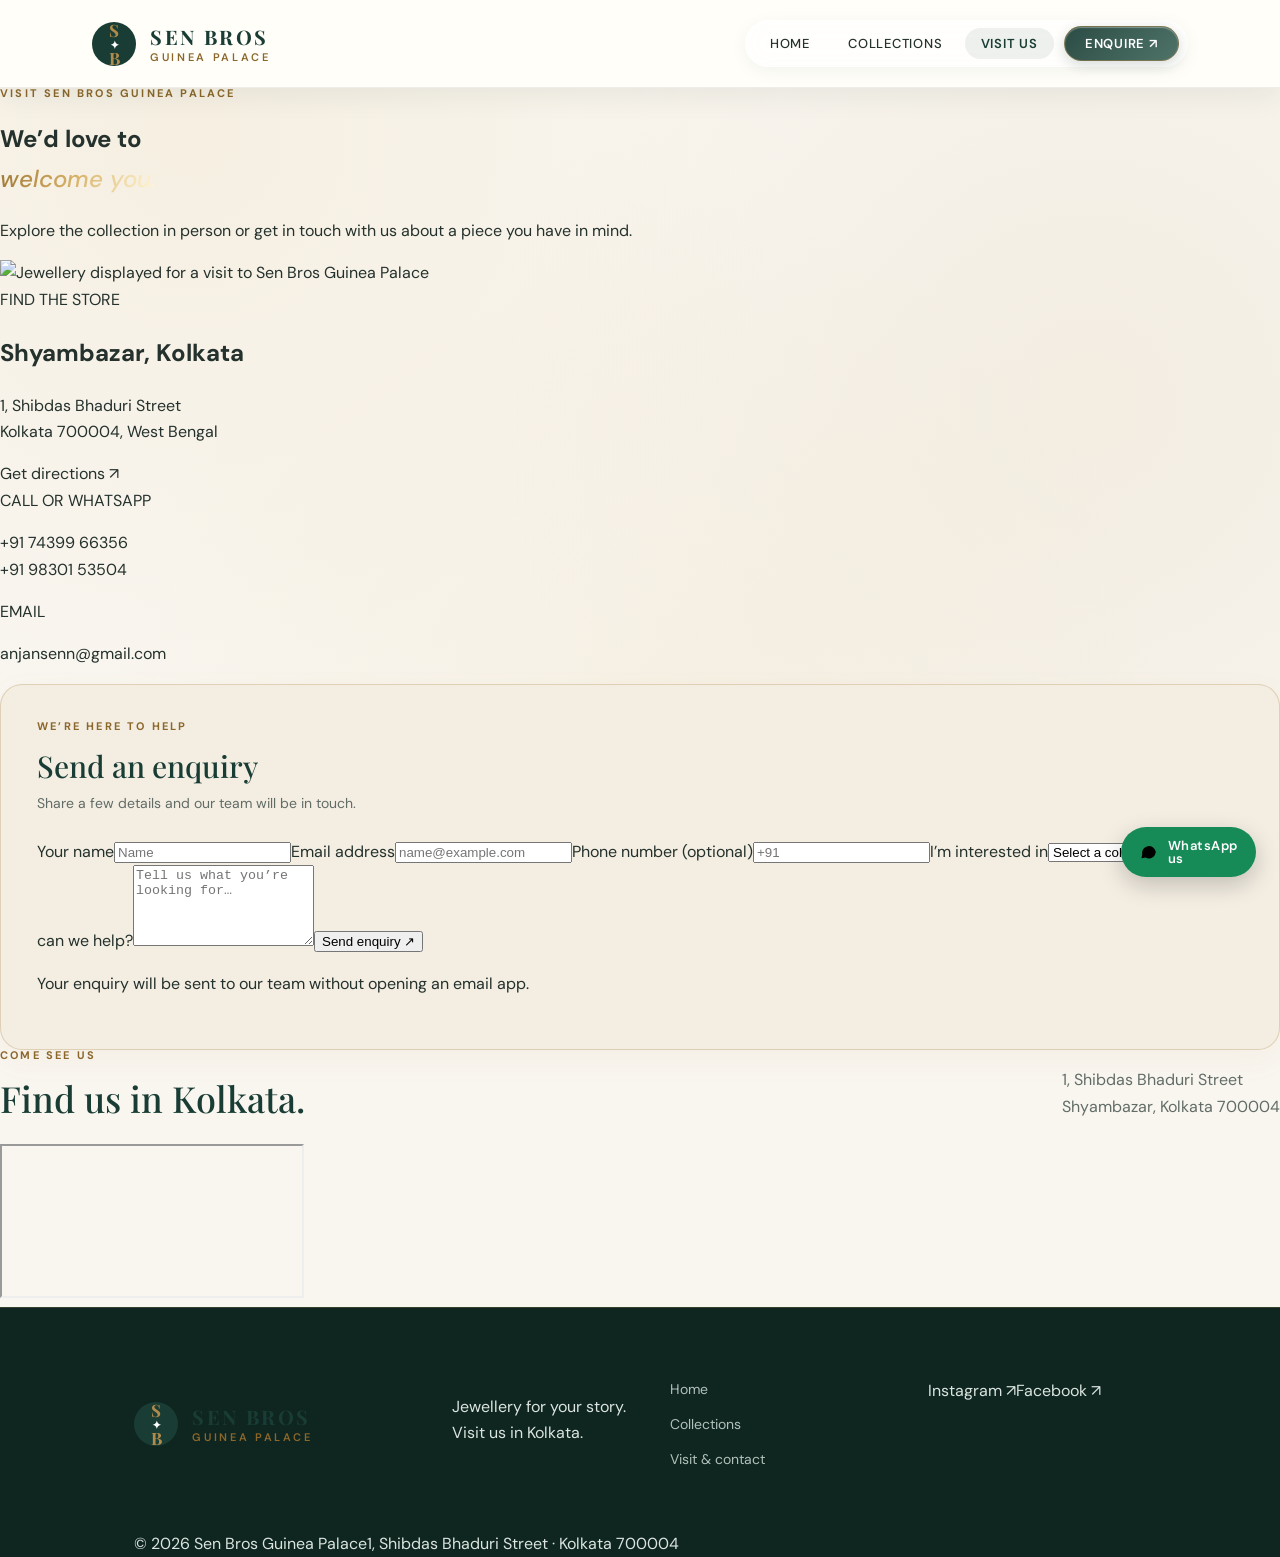
==== commit 91c88b32: "Publish Version 2 website: update contact.html" ====
--- a/contact.html
+++ b/contact.html
@@ -1,114 +1,28 @@
-<!doctype html>
-<html lang="en">
-<head>
-  <meta charset="utf-8"><meta name="viewport" content="width=device-width, initial-scale=1"><meta name="theme-color" content="#193d34">
-  <meta name="description" content="Visit or contact Sen Bros Guinea Palace at 1 Shibdas Bhaduri Street, Kolkata 700004. Call, WhatsApp, or request an appointment.">
-  <title>Visit & Contact | Sen Bros Guinea Palace</title>
-  <link rel="canonical" href="https://anjansenn-creator.github.io/senbrosguineapalace/contact.html">
-  <meta property="og:type" content="website">
-  <meta property="og:site_name" content="Sen Bros Guinea Palace">
-  <meta property="og:title" content="Visit & Contact | Sen Bros Guinea Palace">
-  <meta property="og:description" content="Visit or contact Sen Bros Guinea Palace at 1 Shibdas Bhaduri Street, Kolkata 700004. Call, WhatsApp, or request an appointment.">
-  <meta property="og:url" content="https://anjansenn-creator.github.io/senbrosguineapalace/contact.html">
-  <meta property="og:image" content="https://images.unsplash.com/photo-1617038220319-276d3cfab638?auto=format&fit=crop&w=1200&q=85">
-  <meta name="twitter:card" content="summary_large_image">
-  <meta name="twitter:title" content="Visit & Contact | Sen Bros Guinea Palace">
-  <meta name="twitter:description" content="Visit or contact Sen Bros Guinea Palace at 1 Shibdas Bhaduri Street, Kolkata 700004.">
-  <meta name="twitter:image" content="https://images.unsplash.com/photo-1617038220319-276d3cfab638?auto=format&fit=crop&w=1200&q=85">
-  <link rel="preconnect" href="https://fonts.googleapis.com"><link rel="preconnect" href="https://fonts.gstatic.com" crossorigin><link href="https://fonts.googleapis.com/css2?family=DM+Sans:wght@400;500;600;700&family=Playfair+Display:wght@500;600;700&display=swap" rel="stylesheet"><link rel="stylesheet" href="styles.css">
-  <script type="application/ld+json">
-  {"@context":"https://schema.org","@type":"ContactPage","name":"Visit & Contact | Sen Bros Guinea Palace","url":"https://anjansenn-creator.github.io/senbrosguineapalace/contact.html"}
-  </script>
-</head>
-<body>
-</div>
-  <header class="site-header"><a class="brand" href="index.html" aria-label="Sen Bros Guinea Palace home"><span class="brand-mark">S<span>&amp;</span>B</span><span class="brand-name">SEN BROS GUINEA PALACE<small>Manufacturing Jewellers · Kolkata</small></span></a><button class="menu-toggle" aria-label="Open navigation" aria-expanded="false">☰</button><nav class="main-nav"><a href="index.html">Home</a><a href="products.html">Jewellery</a><a class="active" href="contact.html">Contact</a><a class="nav-cta" href="tel:+917439966356">Call Now</a></nav></header>
-  <main>
-    <section class="contact-heading"><p class="eyebrow">WE’RE HERE TO HELP</p><h1>Let’s find a reason<br><em>to celebrate.</em></h1><p>Whether you have questions about custom design, hallmarking, store hours, or order status, our team is ready to assist you.</p></section>
-    <section class="contact-layout section-pad">
-      <div class="contact-details"><div class="detail-block"><span class="detail-number">01</span><div><p class="eyebrow">COME VISIT</p><h2>Our Storefront</h2><p>1, Shibdas Bhaduri Street<br>Shyambazar, Fariapukur<br>Kolkata, West Bengal 700004</p><a class="text-link" href="https://www.google.com/maps/search/?api=1&query=1%2C+Shibdas+Bhaduri+Street%2C+Kolkata+700004" target="_blank" rel="noopener">Open in Google Maps →</a></div></div><div class="detail-block"><span class="detail-number">02</span><div><p class="eyebrow">CALL OR WHATSAPP</p><h2>Direct Lines</h2><p>+91 74399 66356<br>+91 98301 53504</p><p class="detail-sub">Mon–Sat, 11:00 AM – 8:00 PM IST</p></div></div><div class="detail-block"><span class="detail-number">03</span><div><p class="eyebrow">EMAIL US</p><h2>Written Enquiries</h2><p>anjansenn@gmail.com</p><p class="detail-sub">We reply within 24 hours.</p></div></div></div>
-      <div class="form-card" id="enquiry"><p class="eyebrow">A NOTE TO OUR TEAM</p><h2>Send an enquiry</h2><p class="form-intro">Tell us what you are looking for, and we will get back to you with guidance and options.</p><form id="enquiry-form"><div class="field"><label for="name">Your Name</label><input type="text" id="name" name="name" required placeholder="Full Name"></div><div class="field-row"><div class="field"><label for="email">Email</label><input type="email" id="email" name="email" required placeholder="you@example.com"></div><div class="field"><label for="phone">Phone</label><input type="tel" id="phone" name="phone" placeholder="+91 98300 00000"></div></div><div class="field"><label for="interest">Interested In</label><select id="interest" name="interest"><option value="Bridal Jewellery">Bridal Jewellery</option><option value="Heritage Gold">Heritage Gold</option><option value="Everyday Fine">Everyday Fine</option><option value="Bangles & Kada">Bangles &amp; Kada</option><option value="Rings & Bands">Rings &amp; Bands</option><option value="Custom Design">Custom Design</option><option value="General Enquiry">General Enquiry</option></select></div><div class="field"><label for="message">Message</label><textarea id="message" name="message" rows="4" placeholder="Tell us about the piece or milestone..."></textarea></div><button type="submit" class="btn primary full-width">Send Message</button></form></div>
-    </section>
-    <section class="map-section"><div class="map-heading"><div><p class="eyebrow">FIND US IN KOLKATA</p><h2>A little closer to you.</h2><p>Located on Shibdas Bhaduri Street in Shyambazar, easily accessible from Fariapukur and major transport hubs.</p></div><a class="btn secondary" href="https://www.google.com/maps/search/?api=1&query=1%2C+Shibdas+Bhaduri+Street%2C+Kolkata+700004" target="_blank" rel="noopener">Get Directions</a></div><div class="map-frame"><iframe title="Sen Bros Guinea Palace map" src="https://www.google.com/maps/embed?pb=!1m18!1m12!1m3!1d3683.897230489574!2d88.3688192!3d22.5978906!2m3!1f0!2f0!3f0!3m2!1i1024!2i768!4f13.1!3m3!1m2!1s0x3a02765352fa1591%3A0xb366ff422f293b68!2s1%2C%20Shibdas%20Bhaduri%20St%2C%20Fariapukur%2C%20Shyambazar%2C%20Kolkata%2C%20West%20Bengal%20700004!5e0!3m2!1sen!2sin!4v1700000000000!5m2!1sen!2sin" width="100%" height="450" style="border:0;" allowfullscreen="" loading="lazy" referrerpolicy="no-referrer-when-downgrade"></iframe></div></section>
-  </main>
-  <!-- Modernized Luxury Footer -->
-  <footer class="site-footer">
-    <div class="footer-top">
-      <!-- Col 1: Brand & Heritage -->
-      <div class="footer-col brand-col">
-        <a class="brand brand-footer" href="index.html" aria-label="Sen Bros Guinea Palace Home">
-          <span class="brand-mark">S<span>&amp;</span>B</span>
-          <span class="brand-name">SEN BROS GUINEA PALACE<small>Manufacturing Jewellers · Kolkata</small></span>
-        </a>
-        <p class="footer-tagline">
-          Crafting fine 22K Guinea gold, heirloom bridal sets, and timeless jewellery in the heart of Kolkata with authentic Bengali artistry.
-        </p>
-        <div class="footer-badge">
-          <span class="badge-icon">✦</span>
-          <span>BIS 916 Hallmarked &amp; HUID Certified</span>
-        </div>
-      </div>
+<!doctype html>
+<html lang="en">
+<head>
+  <meta charset="utf-8"><meta name="viewport" content="width=device-width, initial-scale=1"><meta name="theme-color" content="#162f29">
+  <meta name="description" content="Visit or contact Sen Bros Guinea Palace at 1 Shibdas Bhaduri Street, Kolkata 700004. Call, WhatsApp or send an enquiry.">
+  <title>Visit Sen Bros Guinea Palace | Contact & Directions</title>
+  <link rel="canonical" href="https://anjansenn-creator.github.io/senbrosguineapalace/contact.html">
+  <meta property="og:type" content="website"><meta property="og:site_name" content="Sen Bros Guinea Palace"><meta property="og:title" content="Visit Sen Bros Guinea Palace | Contact & Directions"><meta property="og:description" content="Find our jewellery store in Shyambazar, Kolkata. Call, WhatsApp or send an enquiry."><meta property="og:url" content="https://anjansenn-creator.github.io/senbrosguineapalace/contact.html"><meta property="og:image" content="https://images.unsplash.com/photo-1617038220319-276d3cfab638?auto=format&fit=crop&w=1600&q=85">
+  <meta name="twitter:card" content="summary_large_image"><meta name="twitter:title" content="Visit Sen Bros Guinea Palace | Contact & Directions"><meta name="twitter:description" content="Find our jewellery store in Shyambazar, Kolkata. Call, WhatsApp or send an enquiry."><meta name="twitter:image" content="https://images.unsplash.com/photo-1617038220319-276d3cfab638?auto=format&fit=crop&w=1600&q=85">
+  <link rel="preconnect" href="https://fonts.googleapis.com"><link rel="preconnect" href="https://fonts.gstatic.com" crossorigin><link href="https://fonts.googleapis.com/css2?family=DM+Sans:wght@400;500;600;700&family=Playfair+Display:wght@500;600;700&display=swap" rel="stylesheet"><link rel="stylesheet" href="styles.css">
+  <script type="application/ld+json">{"@context":"https://schema.org","@type":"ContactPage","name":"Visit Sen Bros Guinea Palace","url":"https://anjansenn-creator.github.io/senbrosguineapalace/contact.html","mainEntity":{"@type":"JewelryStore","name":"Sen Bros Guinea Palace","telephone":"+91 74399 66356","email":"anjansenn@gmail.com","address":{"@type":"PostalAddress","streetAddress":"1, Shibdas Bhaduri Street","addressLocality":"Kolkata","postalCode":"700004","addressRegion":"West Bengal","addressCountry":"IN"},"contactPoint":[{"@type":"ContactPoint","telephone":"+91 98301 53504","contactType":"customer service"}]}}</script>
+</head>
+<body>
+  <header class="site-header"><a class="brand" href="index.html" aria-label="Sen Bros Guinea Palace home"><span class="brand-mark">S<span>✦</span>B</span><span class="brand-name">SEN BROS <small>GUINEA PALACE</small></span></a><button class="menu-toggle" aria-label="Open navigation" aria-expanded="false">☰</button><nav class="main-nav"><a href="index.html">Home</a><a href="products.html">Collections</a><a class="active" href="contact.html">Visit us</a><a class="nav-cta" href="#enquiry">Enquire <span>↗</span></a></nav></header>
+  <main>
+    <section class="contact-hero"><p class="eyebrow">VISIT SEN BROS GUINEA PALACE</p><h1>We’d love to<br><em>welcome you.</em></h1><p>Explore the collection in person or get in touch with us about a piece you have in mind.</p></section>
+    <section class="contact-modern page-wrap">
+      <div class="contact-side"><div class="contact-photo"><img src="https://images.unsplash.com/photo-1515562141207-7a88fb7ce338?auto=format&fit=crop&w=1100&q=85" alt="Jewellery displayed for a visit to Sen Bros Guinea Palace"></div><div class="contact-info"><div class="info-item"><span class="info-kicker">FIND THE STORE</span><h2>Shyambazar, Kolkata</h2><p>1, Shibdas Bhaduri Street<br>Kolkata 700004, West Bengal</p><a class="underlined-link" target="_blank" rel="noopener" href="https://www.google.com/maps/search/?api=1&query=1%2C+Shibdas+Bhaduri+Street%2C+Kolkata+700004">Get directions <span>↗</span></a></div><div class="info-item"><span class="info-kicker">CALL OR WHATSAPP</span><p><a href="tel:+917439966356">+91 74399 66356</a><br><a href="tel:+919830153504">+91 98301 53504</a></p></div><div class="info-item"><span class="info-kicker">EMAIL</span><p><a href="mailto:anjansenn@gmail.com">anjansenn@gmail.com</a></p></div></div></div>
+      <div class="form-card" id="enquiry"><p class="eyebrow">WE’RE HERE TO HELP</p><h2>Send an enquiry</h2><p class="form-intro">Share a few details and our team will be in touch.</p><form id="enquiry-form"><label for="name">Your name</label><input id="name" name="name" type="text" autocomplete="name" placeholder="Name" required><label for="email">Email address</label><input id="email" name="email" type="email" autocomplete="email" placeholder="name@example.com" required><label for="phone">Phone number <span>(optional)</span></label><input id="phone" name="phone" type="tel" autocomplete="tel" placeholder="+91"><label for="interest">I’m interested in</label><select id="interest" name="interest"><option value="General enquiry">Select a collection</option><option>Gold jewellery</option><option>Silver jewellery</option><option>Rings</option><option>Bridal jewellery</option><option>Everyday jewellery</option><option>Bangles & bracelets</option><option>Necklaces & pendants</option><option>Store visit</option><option>Other</option></select><label for="message">How can we help?</label><textarea id="message" name="message" rows="5" placeholder="Tell us what you’re looking for…" required></textarea><button class="button button-dark form-submit" type="submit">Send enquiry <span>↗</span></button><p class="form-note" id="form-status" role="status" aria-live="polite">Your enquiry will be sent to our team without opening an email app.</p></form></div>
+    </section>
+    <section class="map-modern page-wrap"><div class="map-heading"><div><p class="eyebrow">COME SEE US</p><h2>Find us in Kolkata.</h2></div><p>1, Shibdas Bhaduri Street<br>Shyambazar, Kolkata 700004</p></div><iframe title="Map to Sen Bros Guinea Palace, Shibdas Bhaduri Street, Kolkata" src="https://maps.google.com/maps?q=1%20Shibdas%20Bhaduri%20Street%2C%20Kolkata%20700004&t=&z=16&ie=UTF8&iwloc=&output=embed" loading="lazy" referrerpolicy="no-referrer-when-downgrade" allowfullscreen></iframe></section>
+  </main>
+  <footer class="site-footer"><div class="footer-top"><a class="brand brand-footer" href="index.html"><span class="brand-mark">S<span>✦</span>B</span><span class="brand-name">SEN BROS <small>GUINEA PALACE</small></span></a><p>Jewellery for your story.<br>Visit us in Kolkata.</p><div class="footer-nav"><a href="index.html">Home</a><a href="products.html">Collections</a><a href="contact.html">Visit & contact</a></div><div class="footer-social"><a href="#">Instagram ↗</a><a href="#">Facebook ↗</a></div></div><div class="footer-bottom"><span>© <span data-year></span> Sen Bros Guinea Palace</span><span>1, Shibdas Bhaduri Street · Kolkata 700004</span></div></footer>
+  <a class="whatsapp-float" href="https://wa.me/917439966356" target="_blank" rel="noopener" aria-label="Chat with Sen Bros Guinea Palace on WhatsApp"><svg class="wa-icon" aria-hidden="true" viewBox="0 0 24 24"><path d="M20.5 11.8a8.3 8.3 0 0 1-12.3 7.3L3 20l1-5a8.3 8.3 0 1 1 16.5-3.2Z"/><path d="M8.6 8.2c.2-.4.4-.4.7-.4h.5c.2 0 .3.1.4.4l.7 1.6c.1.2 0 .4-.1.6l-.5.6c-.1.1-.2.3 0 .5.3.5.8 1 1.3 1.3.2.1.4.1.5-.1l.6-.7c.2-.2.3-.2.6-.1l1.5.7c.3.1.4.2.4.4 0 .3-.1 1-.6 1.4-.5.4-1.1.6-1.7.5-.7-.1-1.6-.5-2.7-1.4-1.3-1.1-2.1-2.4-2.3-3.3-.2-.8 0-1.5.7-2Z"/></svg><span>WhatsApp us</span></a>
+  <script src="script.js"></script>
+</body>
+</html>
 
-      <!-- Col 2: Collections -->
-      <div class="footer-col">
-        <h4 class="footer-heading">Collections</h4>
-        <ul class="footer-nav">
-          <li><a href="products.html#gold">Heritage Gold</a></li>
-          <li><a href="products.html#bridal">Bridal &amp; Festive</a></li>
-          <li><a href="products.html#bangles">Bangles &amp; Mayur Bala</a></li>
-          <li><a href="products.html#necklaces">Chokers &amp; Neckpieces</a></li>
-          <li><a href="products.html#rings">Rings &amp; Diamonds</a></li>
-          <li><a href="products.html#silver">925 Silver Collection</a></li>
-        </ul>
-      </div>
-
-      <!-- Col 3: Showroom & Timings -->
-      <div class="footer-col">
-        <h4 class="footer-heading">Showroom Visit</h4>
-        <address class="footer-address">
-          <strong>Sen Bros Guinea Palace</strong><br>
-          1, Shibdas Bhaduri Street<br>
-          Shyambazar, Fariapukur<br>
-          Kolkata, West Bengal 700004
-        </address>
-        <p class="footer-hours">
-          <span>Mon – Sat:</span> 11:00 AM – 8:00 PM<br>
-          <span>Sunday:</span> By Appointment
-        </p>
-        <a class="footer-map-link" href="https://www.google.com/maps/search/?api=1&query=1%2C+Shibdas+Bhaduri+Street%2C+Kolkata+700004" target="_blank" rel="noopener">
-          View on Google Maps →
-        </a>
-      </div>
-
-      <!-- Col 4: Direct Enquiries & Concierge -->
-      <div class="footer-col">
-        <h4 class="footer-heading">Connect With Us</h4>
-        <p class="footer-connect-desc">Need assistance with custom orders, gold purity testing, or bridal sizing?</p>
-        <div class="footer-contact-links">
-          <a class="footer-contact-pill" href="tel:+917439966356">
-            <span class="pill-icon">📞</span> +91 74399 66356
-          </a>
-          <a class="footer-contact-pill" href="tel:+919830153504">
-            <span class="pill-icon">📞</span> +91 98301 53504
-          </a>
-          <a class="footer-contact-pill whatsapp-pill" href="https://wa.me/917439966356" target="_blank" rel="noopener">
-            <span class="pill-icon">💬</span> Message on WhatsApp
-          </a>
-        </div>
-      </div>
-    </div>
-
-    <!-- Bottom Bar -->
-    <div class="footer-bottom-bar">
-      <p>© <span data-year>2026</span> Sen Bros Guinea Palace. All rights reserved.</p>
-      <div class="footer-bottom-links">
-        <span>Handcrafted in Kolkata</span>
-        <span class="dot-sep">•</span>
-        <a href="contact.html">Store Policies &amp; Enquiries</a>
-      </div>
-    </div>
-  </footer>
-  <a class="whatsapp-float" href="https://wa.me/917439966356" target="_blank" rel="noopener" aria-label="Chat with Sen Bros Guinea Palace on WhatsApp"><svg width="24" height="24" viewBox="0 0 24 24" fill="none" stroke="currentColor" stroke-width="2" stroke-linecap="round" stroke-linejoin="round"><path d="M21 11.5a8.38 8.38 0 0 1-.9 3.8 8.5 8.5 0 0 1-7.6 4.7 8.38 8.38 0 0 1-3.8-.9L3 21l1.9-5.7a8.38 8.38 0 0 1-.9-3.8 8.5 8.5 0 0 1 4.7-7.6 8.38 8.38 0 0 1 3.8-.9h.5a8.48 8.48 0 0 1 8 8v.5z"/></svg></a>
-  <script src="script.js"></script>
-</body>
-</html>
